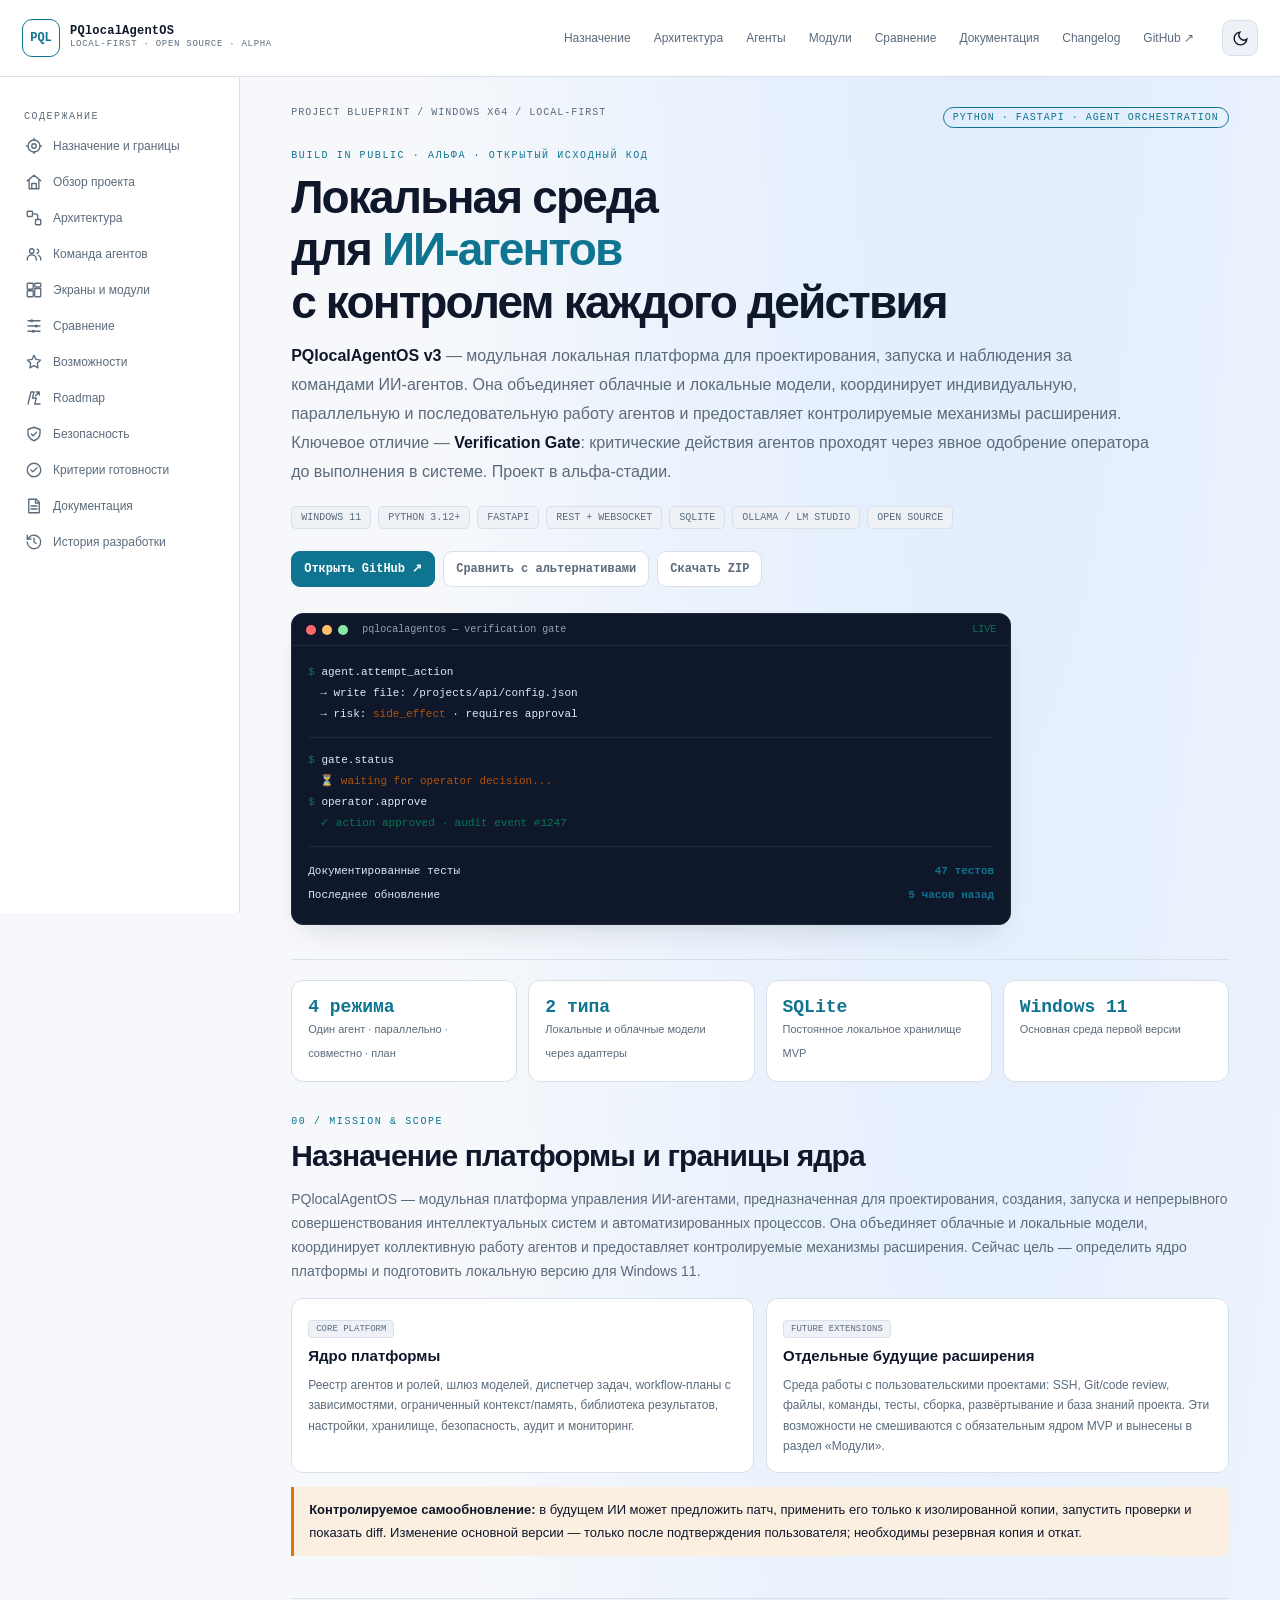
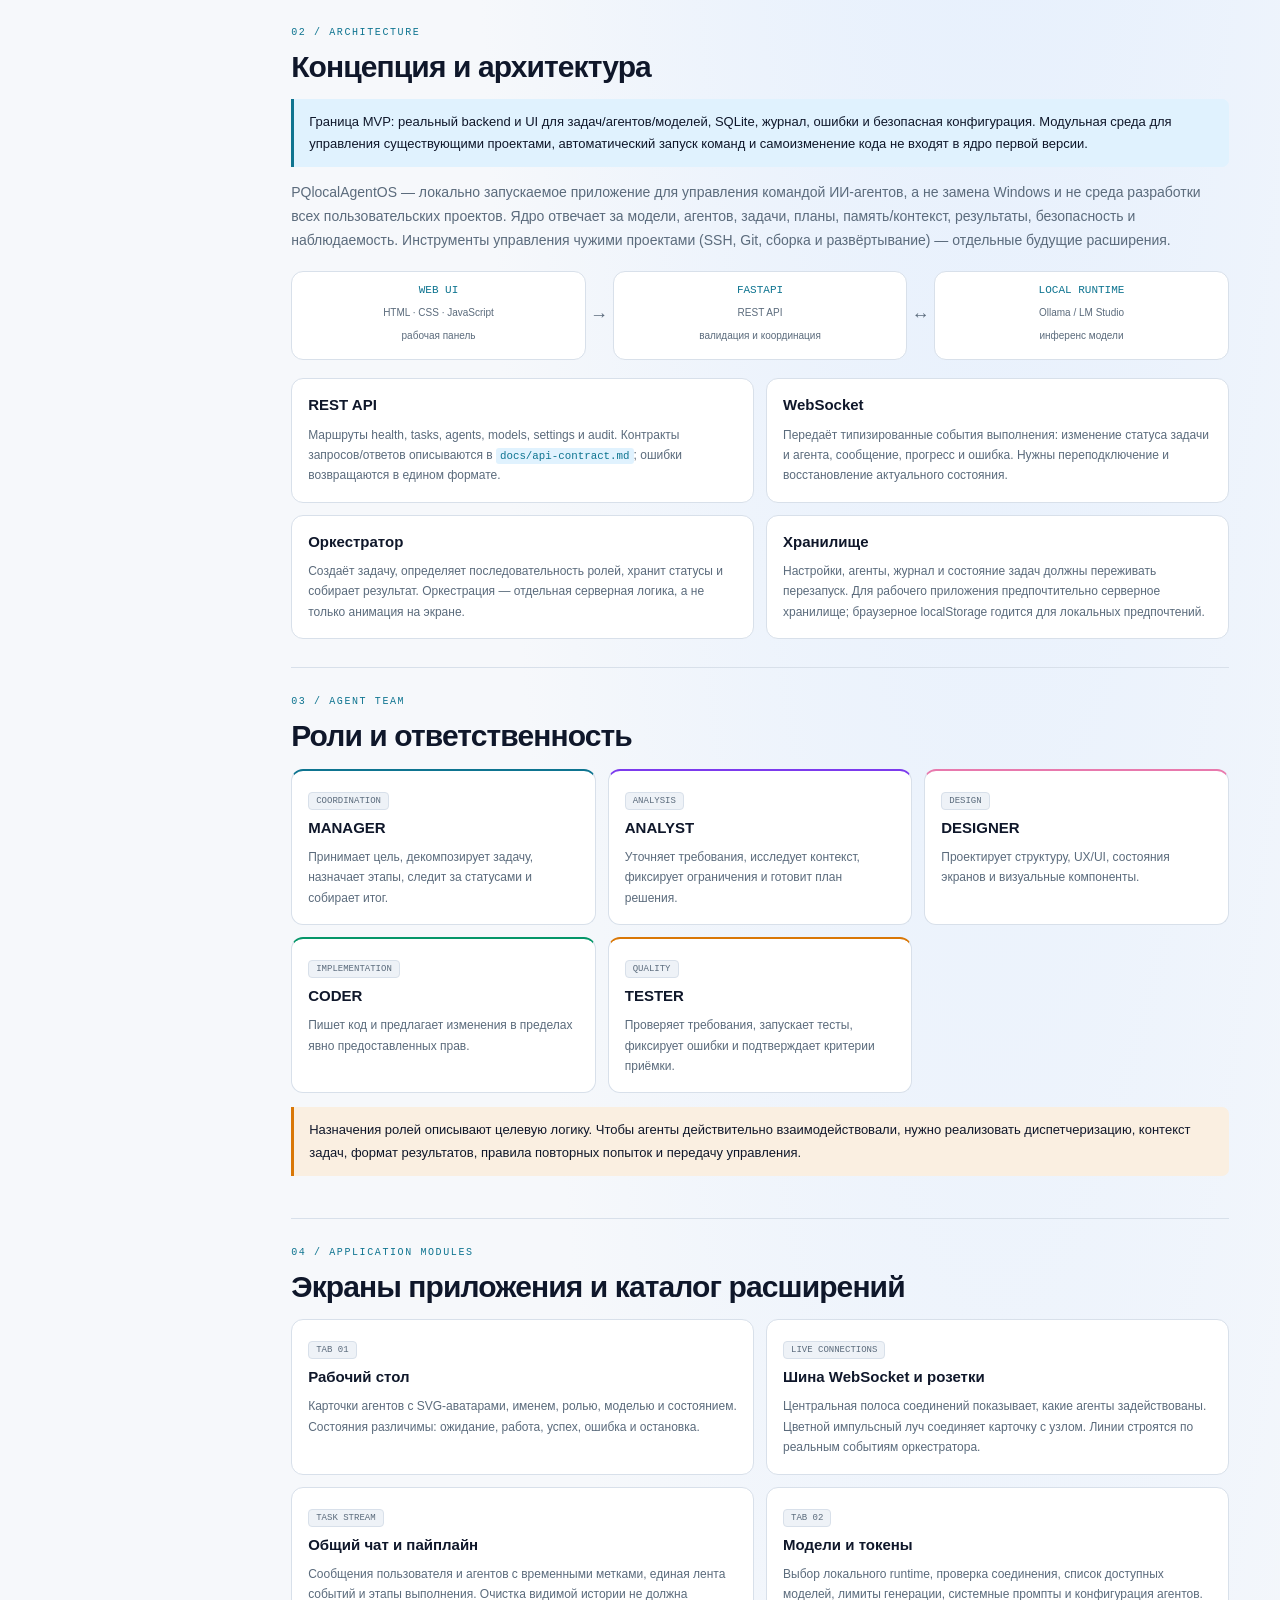
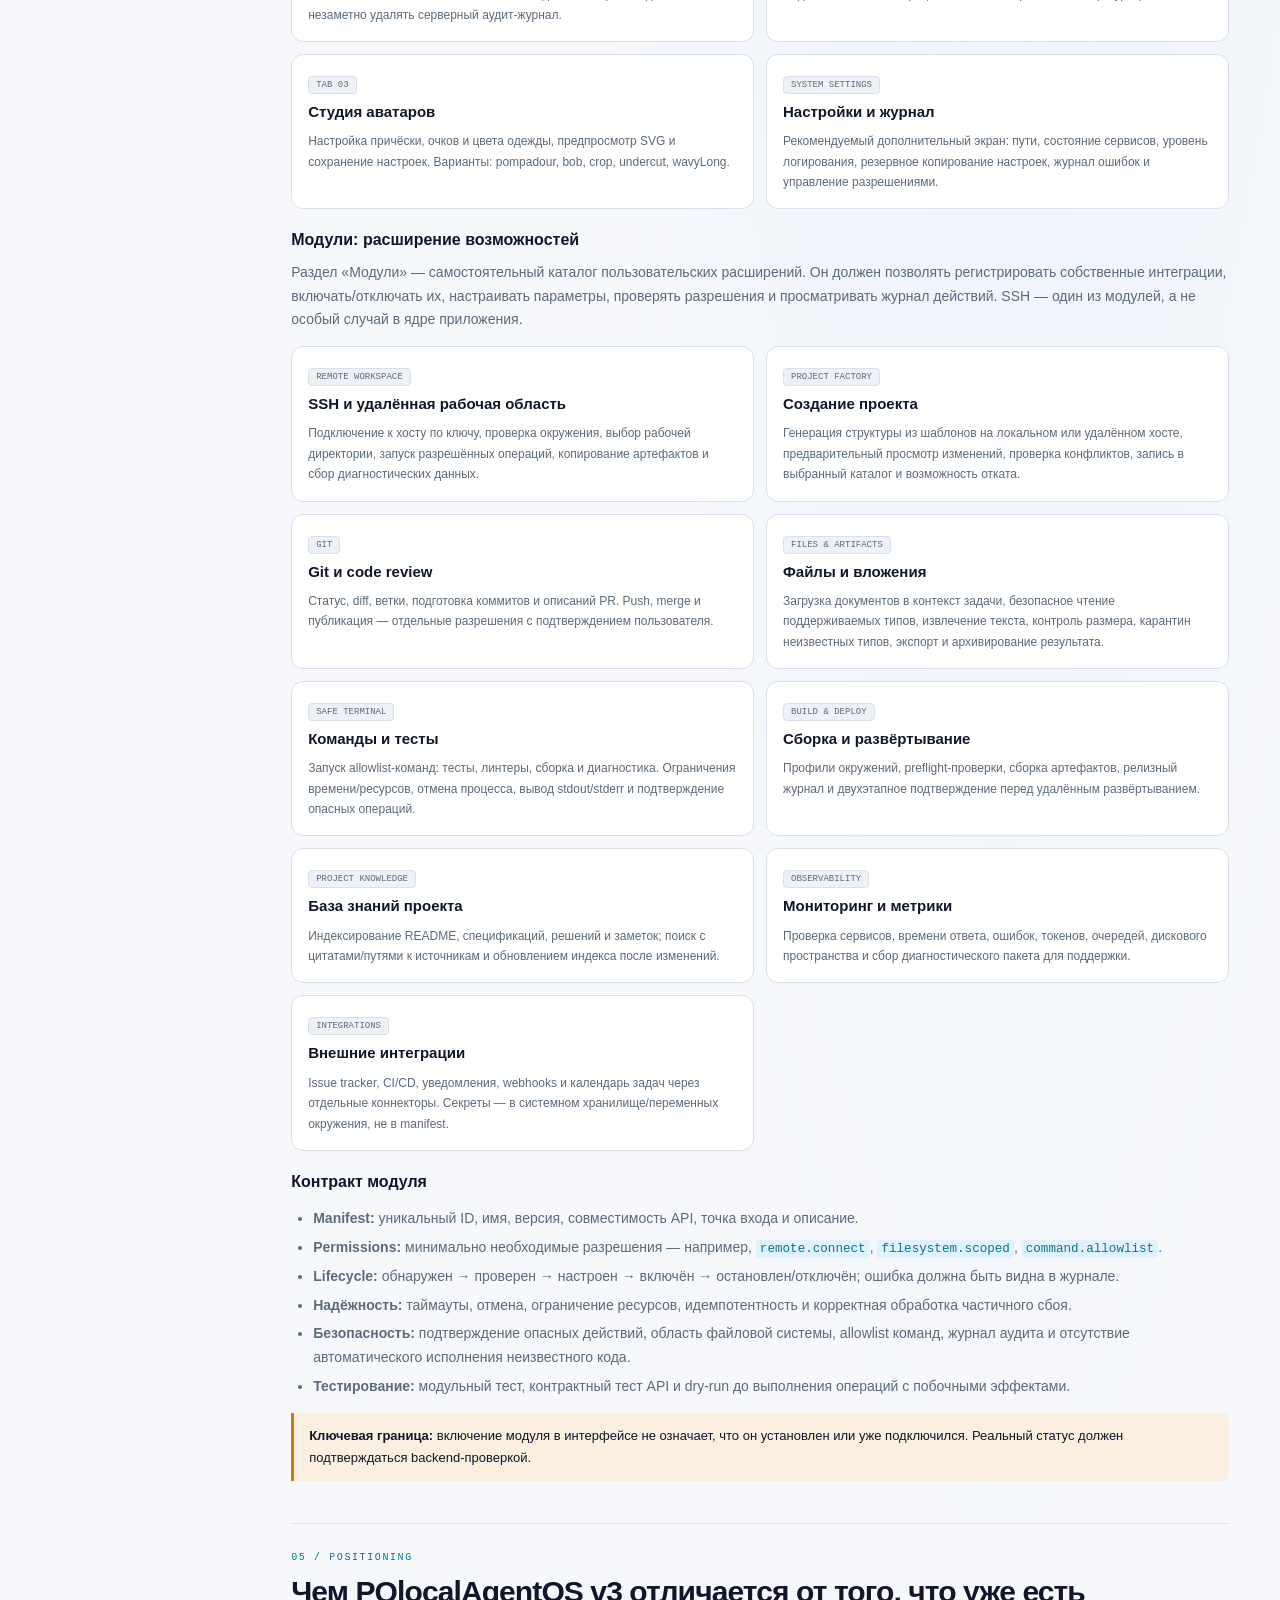
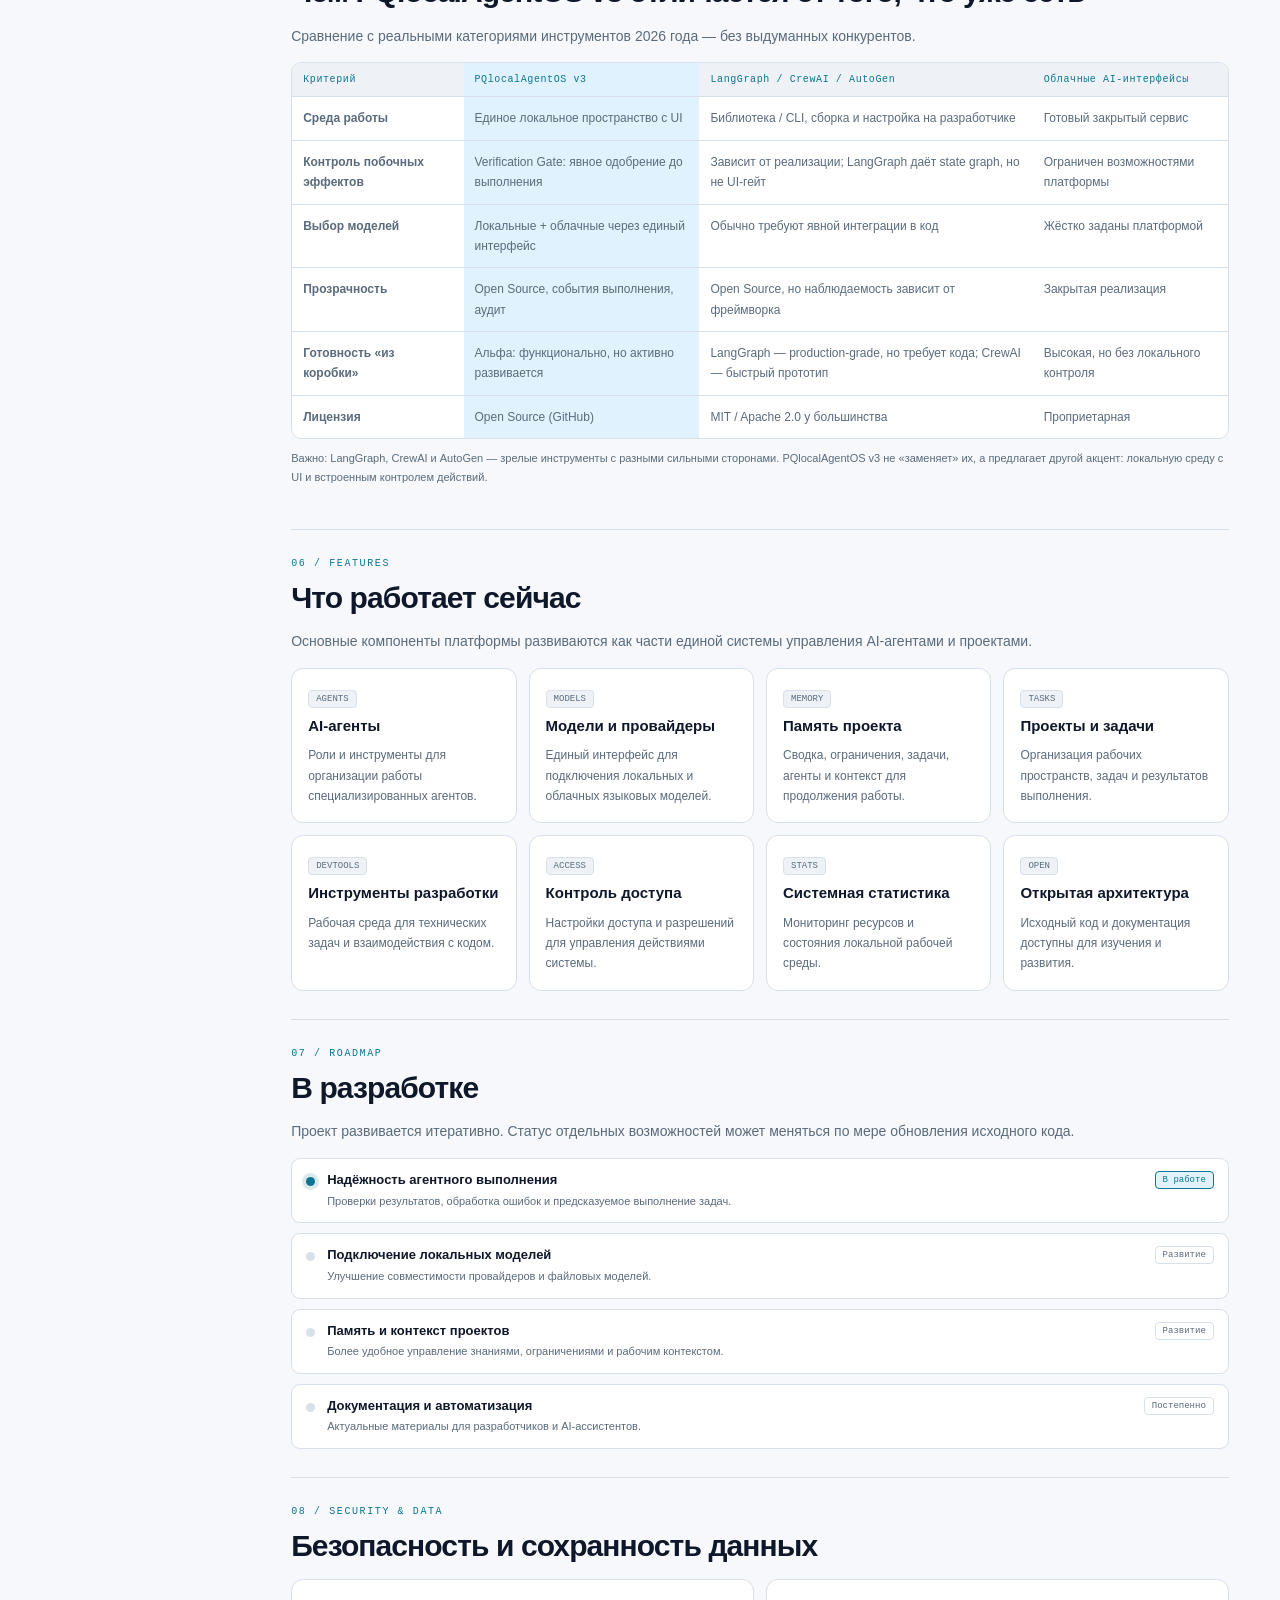
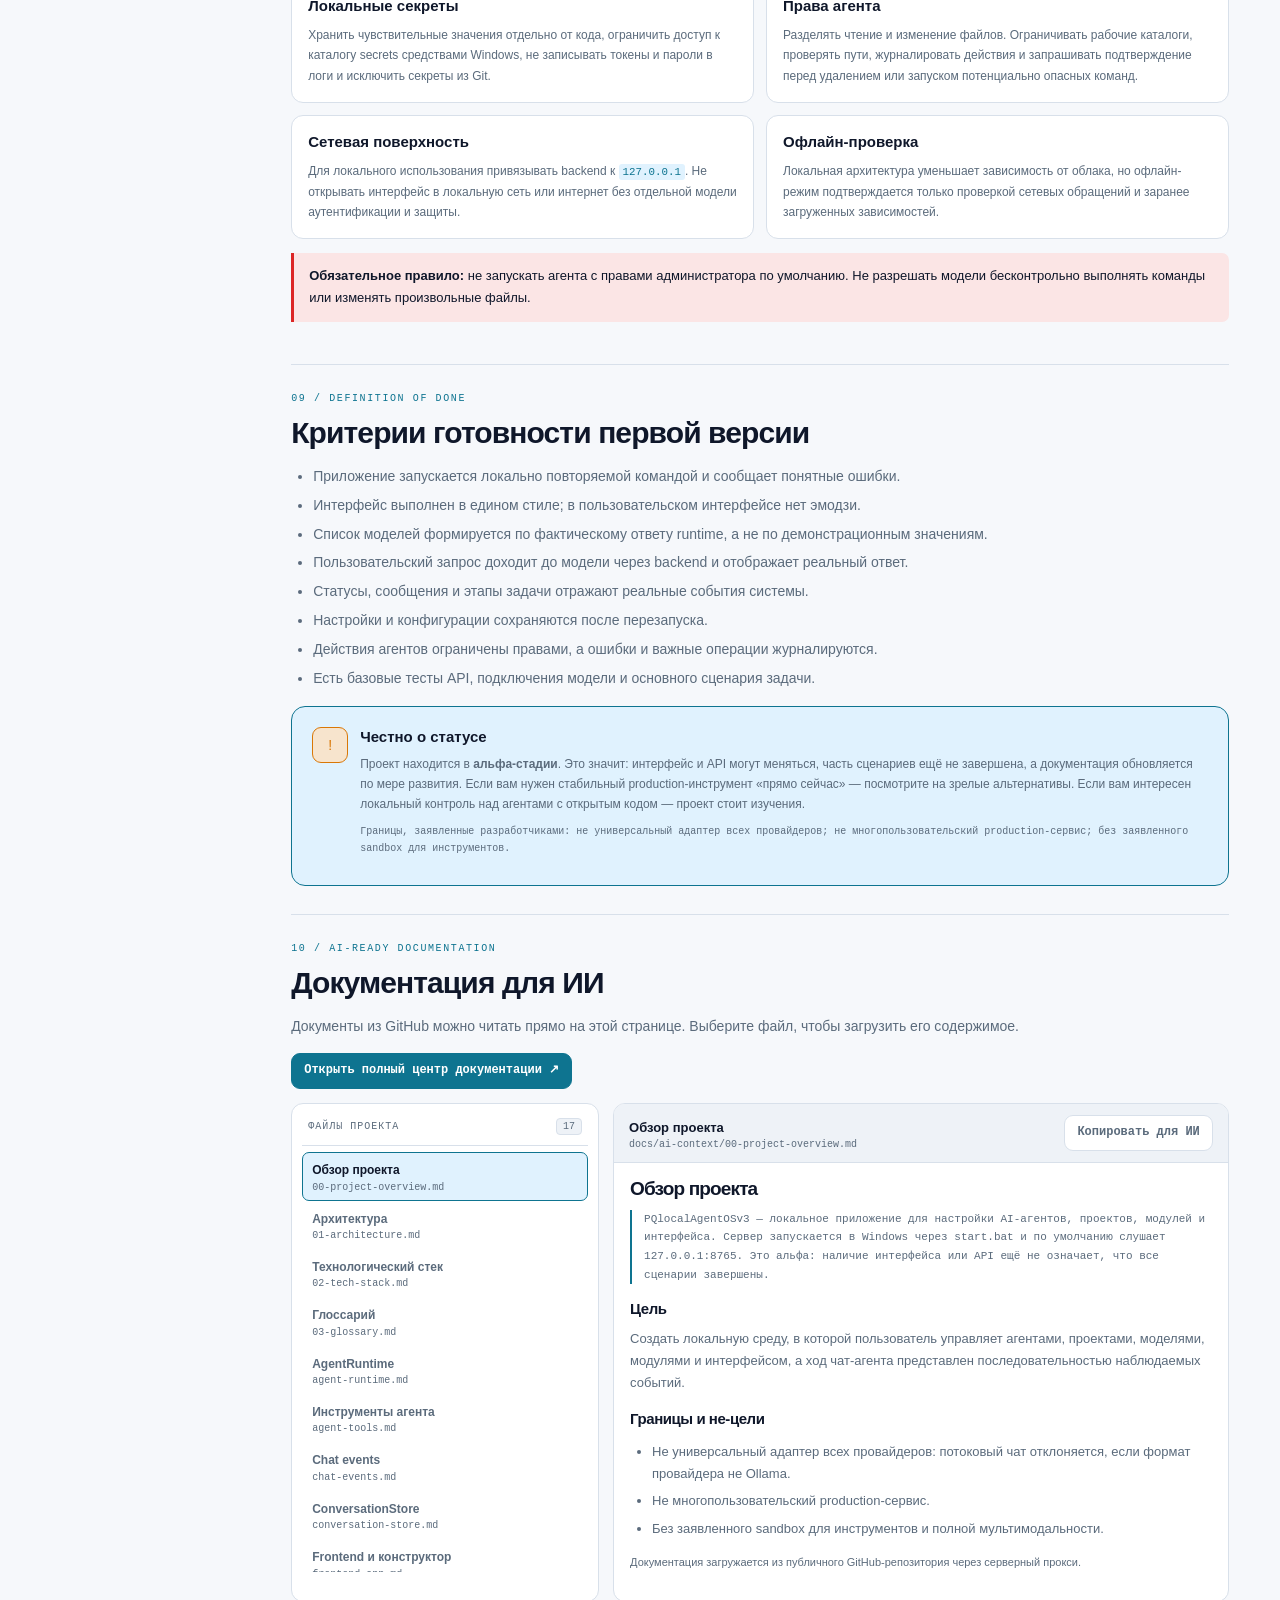
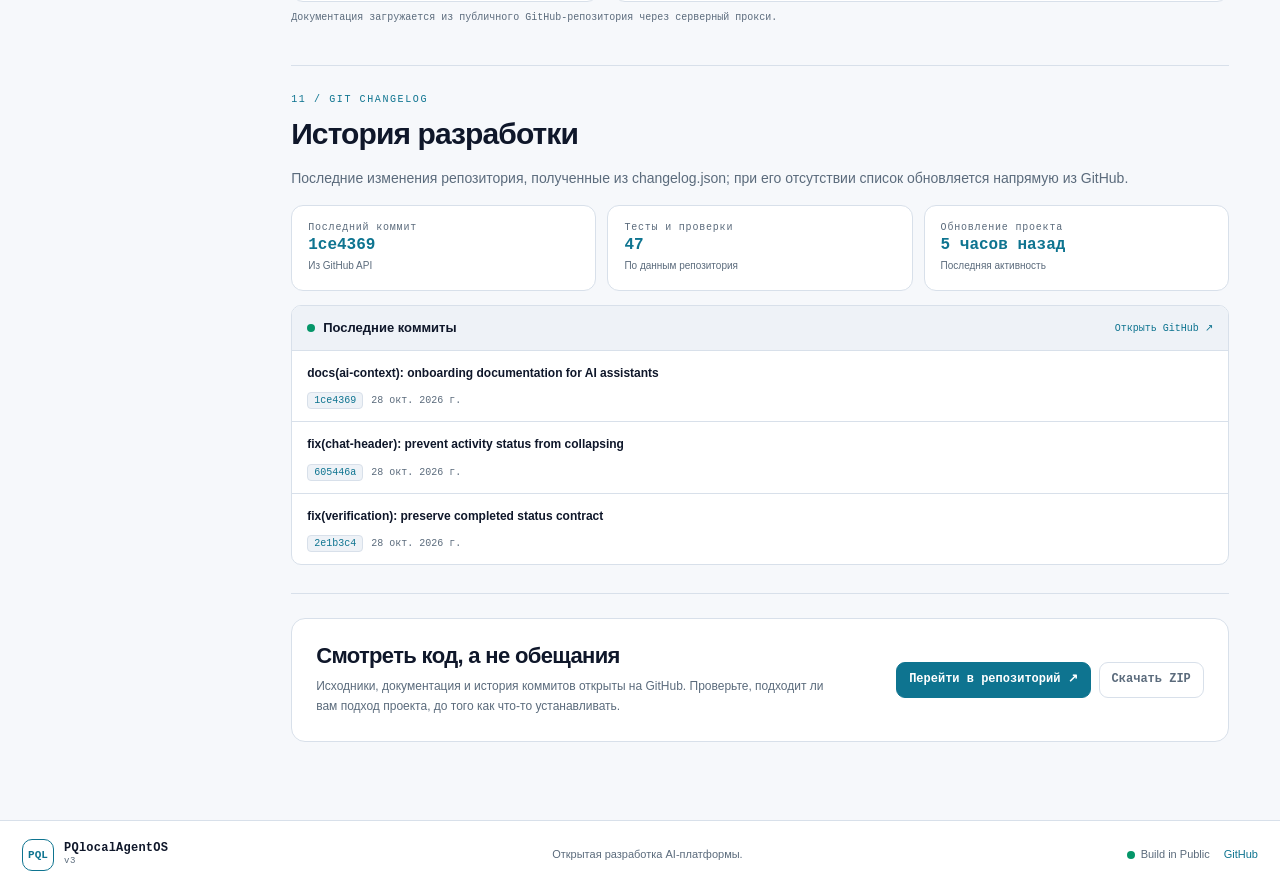
==== index.html @ 5003bac2 "Move homepage inline presentation styles to shared classes" ====
<!DOCTYPE html>
<html lang="ru" data-theme="light">
<head>
<meta charset="UTF-8">
<meta name="viewport" content="width=device-width, initial-scale=1.0">
<meta name="theme-color" content="#f6f8fb">
<meta name="description" content="PQlocalAgentOS v3 — локальная среда для ИИ-агентов с Verification Gate, локальными и облачными моделями и открытым исходным кодом.">
<title>PQlocalAgentOS v3 — локальная среда для ИИ-агентов с контролем действий</title>
<style>
/* ============ ТЕМЫ ============ */
:root{
  --mono:"JetBrains Mono","Cascadia Code",Consolas,monospace;
  --sans:"Inter","Segoe UI",Arial,sans-serif;
  --cyan:#0ea5b7;--blue:#2563eb;--violet:#7c3aed;--orange:#d97706;--green:#059669;--red:#dc2626;
  --radius:12px;
}
html[data-theme="dark"]{
  --bg:#090d13;--panel:#101721;--panel2:#0b121a;--line:#253444;
  --text:#e9f1f8;--muted:#96a9bb;
  --accent:#4de3d1;--accent-strong:#7ff0e2;--accent-soft:#0f1f22;
  --blue-soft:#65aaff;--orange-soft:#ffbd69;--green-soft:#8be5a5;--red-soft:#ff8888;
  --shadow:0 20px 40px -12px #000a;
  --term-bg:#0b1219;--term-line:#1e2a36;--term-text:#c9d8e4;
}
html[data-theme="light"]{
  --bg:#f6f8fb;--panel:#ffffff;--panel2:#eef2f7;--line:#d8e0ea;
  --text:#0f172a;--muted:#5b6b7c;
  --accent:#0e7490;--accent-strong:#0891b2;--accent-soft:#e0f2fe;
  --blue-soft:#1d4ed8;--orange-soft:#b45309;--green-soft:#047857;--red-soft:#b91c1c;
  --shadow:0 14px 30px -14px rgba(15,23,42,.18);
  --term-bg:#0f172a;--term-line:#1e293b;--term-text:#dbeafe;
}
*{box-sizing:border-box}
html{scroll-behavior:smooth;scroll-padding-top:80px}
body{margin:0;background:var(--bg);color:var(--text);font:14px/1.72 var(--sans);transition:background .25s,color .25s}
a{color:var(--accent);text-decoration:none}
a:hover{text-decoration:underline}
button{font:inherit;cursor:pointer}
html[data-theme="dark"] body{background:radial-gradient(ellipse at 78% -15%,#18303b 0,transparent 42%),var(--bg)}
html[data-theme="light"] body{background:radial-gradient(ellipse at 78% -15%,#dbeafe 0,transparent 42%),var(--bg)}

/* ============ HEADER ============ */
.site-header{position:sticky;top:0;z-index:50;background:var(--panel);border-bottom:1px solid var(--line);backdrop-filter:blur(10px)}
.header-inner{max-width:1280px;margin:auto;padding:12px 22px;display:flex;align-items:center;justify-content:space-between;gap:14px;flex-wrap:wrap}
.brand{display:flex;gap:10px;align-items:center}
.logo{width:38px;height:38px;border:1px solid var(--accent);border-radius:10px;display:grid;place-items:center;color:var(--accent);font:700 13px var(--mono)}
.brand b{display:block;font:700 12px var(--mono);letter-spacing:.04em;color:var(--text)}
.brand small{font:10px var(--mono);color:var(--muted)}
.header-nav{display:flex;gap:4px;flex-wrap:wrap;align-items:center}
.header-nav a{color:var(--muted);font-size:12px;padding:6px 10px;border-radius:7px}
.header-nav a:hover{background:var(--panel2);color:var(--text);text-decoration:none}
.header-actions{display:flex;gap:8px;align-items:center}
.btn{display:inline-flex;align-items:center;gap:7px;border:1px solid var(--line);background:var(--panel2);color:var(--text);padding:8px 12px;border-radius:8px;font:600 11px var(--mono);transition:background .15s,border-color .15s}
.btn:hover{background:var(--accent-soft);text-decoration:none}
.btn.primary{background:var(--accent);color:#fff;border-color:var(--accent)}
html[data-theme="dark"] .btn.primary{color:#06121a}
.btn.primary:hover{background:var(--accent-strong)}
.btn.secondary{color:var(--muted);border-color:var(--line);background:var(--panel)}
.btn.secondary:hover{background:var(--panel2);color:var(--text)}
.theme-toggle{width:36px;height:36px;border-radius:9px;border:1px solid var(--line);background:var(--panel2);color:var(--text);display:grid;place-items:center}
.theme-toggle:hover{background:var(--accent-soft);border-color:var(--accent)}

/* ============ LAYOUT ============ */
.layout{display:grid;grid-template-columns:240px minmax(0,1fr);max-width:1280px;margin:auto;min-height:100vh}
aside.side{position:sticky;top:64px;height:calc(100vh - 64px);overflow:auto;padding:22px 14px;border-right:1px solid var(--line);background:var(--panel)}
.nav-label{padding:12px 10px 6px;color:var(--muted);font:10px var(--mono);letter-spacing:.15em}
.side-nav a{display:block;padding:7px 10px;border-radius:7px;color:var(--muted);font-size:12px}
.side-nav a:hover{background:var(--panel2);color:var(--text);text-decoration:none}
.side-nav a span{color:var(--muted);font:10px var(--mono);margin-right:8px}
main{width:100%;padding:30px clamp(18px,4.2vw,58px) 70px}
.topline{display:flex;justify-content:space-between;gap:12px;flex-wrap:wrap;color:var(--muted);font:10px var(--mono);letter-spacing:.1em}
.status{border:1px solid var(--accent);color:var(--accent);padding:4px 9px;border-radius:99px}

/* ============ HERO ============ */
.hero{padding:22px 0 34px;border-bottom:1px solid var(--line)}
h1{font-size:clamp(32px,4.6vw,54px);line-height:1.08;letter-spacing:-.045em;margin:20px 0 16px;color:var(--text)}
h1 em{font-style:normal;color:var(--accent)}
.lead{max-width:860px;color:var(--muted);font-size:16px;line-height:1.8}
.lead b{color:var(--text)}
.chips{display:flex;flex-wrap:wrap;gap:7px;margin-top:20px}
.chip{border:1px solid var(--line);background:var(--panel2);padding:5px 9px;border-radius:5px;color:var(--muted);font:10px var(--mono)}
.hero-actions{display:flex;flex-wrap:wrap;gap:8px;margin-top:22px}

.terminal-window{background:var(--term-bg);border:1px solid var(--term-line);border-radius:12px;overflow:hidden;box-shadow:var(--shadow);margin-top:26px;max-width:720px}
.terminal-topbar{display:flex;align-items:center;gap:6px;padding:10px 14px;border-bottom:1px solid var(--term-line)}
.terminal-dot{width:10px;height:10px;border-radius:50%}
.terminal-title{margin-left:8px;font:10px var(--mono);color:#94a3b8}
.terminal-status{margin-left:auto;font:10px var(--mono);color:var(--green-soft)}
.terminal-content{padding:16px;font:11px/1.9 var(--mono);color:var(--term-text)}
.terminal-line .prompt{color:var(--green-soft)}
.terminal-output{padding-left:12px}
.terminal-output .ok{color:var(--green-soft)}
.terminal-output .warn{color:var(--orange-soft)}
.terminal-divider{height:1px;background:var(--term-line);margin:12px 0}
.terminal-metric{display:flex;justify-content:space-between;font-size:11px;padding:2px 0;color:var(--term-text)}
.terminal-metric strong{color:var(--accent);font-weight:600}

/* ============ SECTIONS ============ */
section{padding:28px 0;border-bottom:1px solid var(--line)}
.eyebrow{font:10px var(--mono);color:var(--accent);letter-spacing:.16em;text-transform:uppercase}
h2{font-size:clamp(22px,2.8vw,30px);letter-spacing:-.03em;line-height:1.22;margin:9px 0 14px;color:var(--text)}
h3{font-size:15px;line-height:1.35;margin:0 0 8px;color:var(--text)}
p{color:var(--muted);margin:9px 0 14px}
.muted{color:var(--muted)}
.grid2{display:grid;grid-template-columns:repeat(2,minmax(0,1fr));gap:12px}
.grid3{display:grid;grid-template-columns:repeat(3,minmax(0,1fr));gap:12px}
.grid4{display:grid;grid-template-columns:repeat(4,minmax(0,1fr));gap:12px}
.card,.stat,.node{background:var(--panel);border:1px solid var(--line);border-radius:var(--radius)}
.card{padding:16px;min-width:0;transition:border-color .15s, transform .15s, box-shadow .15s}
.card:hover{border-color:var(--accent);transform:translateY(-2px);box-shadow:var(--shadow)}
.card p{font-size:12px;margin-bottom:0}
.tag{display:inline-block;margin-bottom:8px;font:9px var(--mono);border:1px solid var(--line);background:var(--panel2);padding:3px 7px;border-radius:4px;color:var(--muted)}
.stats{display:grid;grid-template-columns:repeat(4,1fr);gap:11px;margin:20px 0 6px}
.stat{padding:14px}
.stat strong{display:block;color:var(--accent);font:600 18px var(--mono)}
.stat span{font-size:11px;color:var(--muted)}
.callout{border-left:3px solid var(--accent);background:var(--accent-soft);padding:12px 15px;border-radius:0 7px 7px 0;color:var(--text);margin:14px 0;font-size:13px}
.callout.warn{border-color:var(--orange);background:color-mix(in srgb, var(--orange) 12%, var(--panel))}
.callout.danger{border-color:var(--red);background:color-mix(in srgb, var(--red) 12%, var(--panel))}

.compare-wrap{overflow-x:auto;border:1px solid var(--line);border-radius:10px;background:var(--panel)}
table{width:100%;border-collapse:collapse;font-size:12px;margin:0}
th,td{text-align:left;vertical-align:top;padding:11px;border-bottom:1px solid var(--line)}
th{color:var(--accent);font:10px var(--mono);letter-spacing:.06em;background:var(--panel2)}
td{color:var(--muted)}
tr:last-child td{border-bottom:0}
.compare-highlight{background:var(--accent-soft)}
.compare-highlight td{color:var(--text)}

.flow{display:flex;align-items:stretch;gap:8px;flex-wrap:wrap;margin:18px 0}
.node{flex:1;min-width:130px;padding:12px;text-align:center}
.node b{display:block;font:11px var(--mono);color:var(--accent);margin-bottom:4px}
.node small{font-size:10px;color:var(--muted)}
.arrow{align-self:center;color:var(--muted);font:18px var(--mono)}
pre{white-space:pre-wrap;overflow-wrap:anywhere;background:var(--panel2);border:1px solid var(--line);padding:14px;border-radius:8px;color:var(--text);font:11px/1.8 var(--mono);margin:12px 0}
code{color:var(--accent);background:var(--accent-soft);padding:2px 4px;border-radius:3px;font:.9em var(--mono)}
ul,ol{padding-left:22px;color:var(--muted)}
li{margin:5px 0}

.agent{border-top:2px solid var(--accent)}
.agent:nth-child(2){border-top-color:var(--violet)}
.agent:nth-child(3){border-top-color:#e879ad}
.agent:nth-child(4){border-top-color:var(--green)}
.agent:nth-child(5){border-top-color:var(--orange)}

.roadmap-list{display:flex;flex-direction:column;gap:10px;margin-top:14px}
.roadmap-item{display:flex;align-items:flex-start;gap:12px;background:var(--panel);border:1px solid var(--line);border-radius:9px;padding:12px 14px}
.roadmap-marker{width:9px;height:9px;border-radius:50%;background:var(--line);margin-top:6px;flex-shrink:0}
.roadmap-marker.active{background:var(--accent);box-shadow:0 0 0 4px color-mix(in srgb, var(--accent) 15%, transparent)}
.roadmap-item h3{font-size:13px;margin:0 0 3px}
.roadmap-item p{font-size:11px;color:var(--muted);margin:0}
.roadmap-status{margin-left:auto;font:9px var(--mono);padding:3px 7px;border:1px solid var(--line);border-radius:4px;color:var(--muted);white-space:nowrap}
.roadmap-status.active{color:var(--accent);border-color:var(--accent);background:var(--accent-soft)}

.docs-panel{display:grid;grid-template-columns:minmax(0,1fr) minmax(0,2fr);gap:14px;margin-top:14px}
.docs-sidebar{background:var(--panel);border:1px solid var(--line);border-radius:10px;padding:10px}
.docs-sidebar-header{display:flex;justify-content:space-between;align-items:center;padding:4px 6px 10px;border-bottom:1px solid var(--line);margin-bottom:6px}
.docs-sidebar-title{font:10px var(--mono);color:var(--muted);letter-spacing:.1em}
.docs-count{font:10px var(--mono);color:var(--muted);background:var(--panel2);border:1px solid var(--line);border-radius:4px;padding:2px 6px}
.docs-tree{max-height:420px;overflow:auto}
.docs-item{display:block;width:100%;text-align:left;background:transparent;border:1px solid transparent;border-radius:7px;padding:7px 9px;color:var(--muted)}
.docs-item:hover{background:var(--panel2);color:var(--text)}
.docs-item.is-active{background:var(--accent-soft);border-color:var(--accent);color:var(--text)}
.docs-item strong{display:block;font-size:12px;font-weight:600}
.docs-item small{display:block;font:10px var(--mono);color:var(--muted);margin-top:1px}
.docs-item-icon{display:inline-flex;width:30px;height:30px;flex:0 0 30px;align-items:center;justify-content:center;border:1px solid var(--line);border-radius:8px;background:var(--panel2);color:var(--accent)}
.docs-item-icon svg,.process-section-icon svg{width:17px;height:17px;fill:none;stroke:currentColor;stroke-width:1.8;stroke-linecap:round;stroke-linejoin:round}
.docs-item-inner{display:flex;align-items:center;gap:10px}
.docs-item-copy{display:block;min-width:0}
.docs-item-copy strong,.docs-item-copy small{overflow-wrap:anywhere}
.process-document{font-size:13px;line-height:1.75}
.process-toc{display:grid;grid-template-columns:repeat(2,minmax(0,1fr));gap:8px;margin:0 0 22px;padding:14px;border:1px solid var(--line);border-radius:10px;background:var(--panel2)}
.process-toc a{display:flex;align-items:center;gap:9px;min-width:0;padding:9px;border:1px solid transparent;border-radius:8px;color:var(--text);text-decoration:none;font-size:12px;font-weight:600;line-height:1.35}
.process-toc a:hover{border-color:var(--accent);background:var(--accent-soft)}
.process-section-icon{display:inline-flex;width:34px;height:34px;flex:0 0 34px;align-items:center;justify-content:center;border:1px solid var(--line);border-radius:9px;background:var(--panel);color:var(--accent)}
.process-document h1{font-size:22px;line-height:1.3;margin:0 0 14px}
.process-document h2{display:flex;align-items:center;gap:11px;margin:28px 0 12px;padding-top:16px;border-top:1px solid var(--line);font-size:17px;line-height:1.4;color:var(--text);scroll-margin-top:90px}
.process-document h3{margin:18px 0 8px;font-size:14px}
.process-document p{margin:0 0 12px;color:var(--text);font-size:13px}
.process-document ul,.process-document ol{margin:0 0 14px;padding-left:22px}
.process-document li{margin:4px 0;padding-left:3px}
.process-document table{display:block;width:100%;margin:12px 0 18px;overflow-x:auto;border-collapse:collapse;font-size:12px}
.process-document th,.process-document td{padding:9px 10px;border:1px solid var(--line);text-align:left;vertical-align:top;min-width:110px}
.process-document th{background:var(--panel2);font-weight:700}
.process-document blockquote{margin:12px 0;padding:10px 14px;border-left:3px solid var(--accent);background:var(--panel2);color:var(--muted)}
.process-document pre{max-width:100%;overflow:auto;margin:12px 0 18px;padding:14px;border:1px solid var(--line);border-radius:8px;background:var(--panel2);font:11px/1.6 var(--mono);white-space:pre}
.process-document code{padding:2px 4px;border-radius:4px;background:var(--panel2);font:11px var(--mono);overflow-wrap:anywhere}
.process-document pre code{padding:0;background:transparent}
.process-document a{overflow-wrap:anywhere}
@media(max-width:560px){.process-toc{grid-template-columns:1fr}.process-document h2{align-items:flex-start;font-size:15px}.process-section-icon{width:30px;height:30px;flex-basis:30px}}
.docs-content{background:var(--panel);border:1px solid var(--line);border-radius:10px;overflow:hidden}
.docs-content-header{display:flex;justify-content:space-between;align-items:center;gap:10px;padding:11px 15px;border-bottom:1px solid var(--line);background:var(--panel2);flex-wrap:wrap}
.docs-file-heading strong{display:block;font-size:13px;color:var(--text)}
.docs-file-heading span{display:block;font:10px var(--mono);color:var(--muted)}
.docs-rendered-content{padding:16px;max-height:440px;overflow:auto;font-size:13px;color:var(--muted)}
.docs-rendered-content h1{font-size:19px;margin:0 0 10px;color:var(--text)}
.docs-rendered-content h2{font-size:15px;margin:16px 0 6px;color:var(--text)}
.docs-rendered-content blockquote{border-left:2px solid var(--accent);padding-left:12px;color:var(--muted);font:11px/1.7 var(--mono);margin:10px 0}
.docs-footnote{font:10px var(--mono);color:var(--muted);margin-top:10px}

.metrics-grid{display:grid;grid-template-columns:repeat(3,1fr);gap:11px;margin:14px 0}
.metric-card{background:var(--panel);border:1px solid var(--line);border-radius:9px;padding:12px 14px}
.metric-label{display:block;font:10px var(--mono);color:var(--muted);letter-spacing:.08em;margin-bottom:3px}
.metric-value{display:block;color:var(--accent);font:600 16px var(--mono)}
.metric-caption{display:block;font-size:10px;color:var(--muted);margin-top:3px}
.changelog-box{background:var(--panel);border:1px solid var(--line);border-radius:10px;overflow:hidden}
.changelog-head{display:flex;justify-content:space-between;align-items:center;gap:10px;padding:11px 15px;border-bottom:1px solid var(--line);background:var(--panel2);flex-wrap:wrap}
.changelog-head .title{display:flex;align-items:center;gap:8px;font-size:13px;font-weight:600;color:var(--text)}
.changelog-head .dot{width:8px;height:8px;border-radius:50%;background:var(--green)}
#changelog-list > article{display:flex;flex-direction:column;gap:6px;padding:12px 15px;border-bottom:1px solid var(--line);transition:background .15s}
#changelog-list > article:last-child{border-bottom:0}
#changelog-list > article:hover{background:var(--panel2)}
#changelog-list .msg{font-size:12px;font-weight:600;color:var(--text);margin:0}
#changelog-list .meta{display:flex;flex-wrap:wrap;gap:8px;align-items:center;font:10px var(--mono);color:var(--muted);margin:3px 0 0}
#changelog-list .hash{background:var(--panel2);border:1px solid var(--line);border-radius:4px;padding:2px 6px;color:var(--accent)}
#changelog-list .link{font-size:10px;font-weight:600;color:var(--blue-soft)}

.gate-highlight{background:var(--accent-soft);border:1px solid var(--accent);border-radius:14px;padding:20px}
.gate-highlight .head{display:flex;gap:12px;align-items:flex-start}
.gate-highlight .icon{width:36px;height:36px;border-radius:9px;background:color-mix(in srgb, var(--orange) 20%, var(--panel));border:1px solid var(--orange);display:grid;place-items:center;color:var(--orange);flex-shrink:0}
.gate-highlight h3{font-size:15px;color:var(--text);margin:0 0 6px}
.gate-highlight p{font-size:12px;color:var(--muted);margin:0 0 8px}
.gate-highlight .mono{font:10px/1.7 var(--mono);color:var(--muted)}

.closing-cta{background:var(--panel);border:1px solid var(--line);border-radius:14px;padding:24px;margin:24px 0 8px;display:flex;justify-content:space-between;align-items:center;gap:16px;flex-wrap:wrap}
.closing-cta h2{font-size:22px;margin:0 0 6px;color:var(--text)}
.closing-cta p{font-size:12px;color:var(--muted);margin:0;max-width:520px}

.site-footer{border-top:1px solid var(--line);background:var(--panel)}
.footer-inner{max-width:1280px;margin:auto;padding:18px 22px;display:flex;justify-content:space-between;align-items:center;gap:12px;flex-wrap:wrap}
.footer-inner p{font-size:11px;color:var(--muted);margin:0}
.footer-links{display:flex;gap:14px;align-items:center;font-size:11px}
.build-badge{display:inline-flex;align-items:center;gap:6px;color:var(--muted)}
.status-dot{width:8px;height:8px;border-radius:50%;background:var(--green);animation:pulse-dot 1.8s infinite}
@keyframes pulse-dot{0%,100%{opacity:1}50%{opacity:.35}}

.toast{position:fixed;bottom:20px;right:20px;background:var(--panel);border:1px solid var(--accent);color:var(--text);padding:11px 15px;border-radius:9px;font:11px var(--mono);opacity:0;transform:translateY(10px);transition:all .25s;pointer-events:none;z-index:100;box-shadow:var(--shadow)}
.toast.show{opacity:1;transform:translateY(0)}

@media(max-width:1000px){
  .layout{grid-template-columns:1fr}
  aside.side{position:relative;top:0;height:auto;border-right:0;border-bottom:1px solid var(--line);padding:12px}
  .side-nav{display:flex;overflow:auto;gap:3px;padding-bottom:4px}
  .side-nav a{white-space:nowrap}
  .side-nav a span{display:none}
  .nav-label{display:none}
  .docs-panel{grid-template-columns:1fr}
  .grid4{grid-template-columns:repeat(2,minmax(0,1fr))}
  .stats{grid-template-columns:repeat(2,1fr)}
}
@media(max-width:680px){
  .grid2,.grid3{grid-template-columns:1fr}
  .metrics-grid{grid-template-columns:1fr}
  .header-nav{display:none}
  .flow{display:grid;grid-template-columns:1fr}
  .arrow{transform:rotate(90deg);justify-self:center}
  .compare-wrap table{font-size:11px}
  th,td{padding:8px}
}

/* ===== Mobile hardening ===== */
html,body{max-width:100%;overflow-x:clip}
img,svg,video,canvas{max-width:100%}
.layout,main,.card,.stat,.metric-card,.docs-content,.docs-sidebar{min-width:0}
main{padding-left:clamp(16px,4vw,58px);padding-right:clamp(16px,4vw,58px)}
.header-inner,.footer-inner{padding-left:clamp(16px,4vw,22px);padding-right:clamp(16px,4vw,22px)}
.docs-rendered-content,.docs-content{overflow-wrap:anywhere;word-break:normal}
.docs-current-path{overflow-wrap:anywhere}
@media(max-width:680px){
  .header-inner{gap:10px;padding-top:10px;padding-bottom:10px}
  .brand{min-width:0;max-width:calc(100% - 54px)}
  .brand b,.brand small{overflow-wrap:anywhere}
  .header-actions{margin-left:auto}
  .header-actions>.btn{padding:8px 9px}
  main{padding-top:20px;padding-bottom:42px}
  .hero{padding-top:12px}
  h1{font-size:clamp(29px,8vw,38px);overflow-wrap:anywhere}
  .lead{font-size:14px}
  .hero-actions .btn{justify-content:center;max-width:100%;white-space:normal}
  .grid4,.stats{grid-template-columns:1fr}
  .roadmap-item{flex-wrap:wrap}
  .roadmap-status{margin-left:21px}
  .docs-content-header{align-items:flex-start}
  .docs-file-heading{min-width:0;overflow-wrap:anywhere}
  .docs-content-header .btn{flex-shrink:0}
  .closing-cta{padding:17px}
  .footer-inner{align-items:flex-start}
  .footer-links{flex-wrap:wrap}
  .compare-wrap{max-width:100%}
}
@media(max-width:380px){
  .logo{width:32px;height:32px}
  .brand{gap:7px}
  .brand b{font-size:11px}
  .header-actions>.btn{font-size:10px}
  .terminal-content{padding:12px;font-size:10px}
  .terminal-metric{gap:10px;align-items:flex-start}
  .terminal-metric strong{text-align:right;overflow-wrap:anywhere}
}

</style>
<link rel="stylesheet" href="/landing.css?v=20261029">
</head>
<body>

<header class="site-header">
  <div class="header-inner">
    <a class="brand" href="/" aria-label="PQlocalAgentOS — главная">
      <span class="logo">PQL</span>
      <span><b>PQlocalAgentOS</b><small>LOCAL-FIRST · OPEN SOURCE · ALPHA</small></span>
    </a>
    <nav class="header-nav" aria-label="Основная навигация">
      <a href="/#mission">Назначение</a>
      <a href="/#architecture">Архитектура</a>
      <a href="/#agents">Агенты</a>
      <a href="/#modules">Модули</a>
      <a href="/#compare">Сравнение</a>
      <a href="/docontext/">Документация</a>
      <a href="/#changelog">Changelog</a>
      <a href="https://github.com/alexpikman/PQlocalAgentOSv3" target="_blank" rel="noopener noreferrer">GitHub ↗</a>
    </nav>
    <div class="header-actions">
      <button class="theme-toggle" id="theme-toggle" type="button" aria-label="Переключить тему" title="Переключить тему">
        <svg id="icon-sun" width="16" height="16" viewBox="0 0 24 24" fill="none" stroke="currentColor" stroke-width="2" aria-hidden="true"><circle cx="12" cy="12" r="4"/><path d="M12 2v2M12 20v2M4.93 4.93l1.41 1.41M17.66 17.66l1.41 1.41M2 12h2M20 12h2M4.93 19.07l1.41-1.41M17.66 6.34l1.41-1.41"/></svg>
        <svg id="icon-moon" width="16" height="16" viewBox="0 0 24 24" fill="none" stroke="currentColor" stroke-width="2" aria-hidden="true"><path d="M21 12.79A9 9 0 1 1 11.21 3 7 7 0 0 0 21 12.79z"/></svg>
      </button>
    </div>
  </div>
</header>

<div class="layout">
  <aside class="side">
    <div class="nav-label">СОДЕРЖАНИЕ</div>
    <nav class="side-nav">
      <a href="#mission"><span class="nav-icon" aria-hidden="true"><svg viewBox="0 0 24 24" width="18" height="18" fill="none" stroke="currentColor" stroke-width="1.8" stroke-linecap="round" stroke-linejoin="round" aria-hidden="true"><circle cx="12" cy="12" r="8"/><circle cx="12" cy="12" r="3"/><path d="M12 2v2M22 12h-2M12 22v-2M2 12h2"/></svg></span>Назначение и границы</a>
      <a href="#overview"><span class="nav-icon" aria-hidden="true"><svg viewBox="0 0 24 24" width="18" height="18" fill="none" stroke="currentColor" stroke-width="1.8" stroke-linecap="round" stroke-linejoin="round" aria-hidden="true"><path d="M3 10.5 12 3l9 7.5"/><path d="M5.5 9.5V21h13V9.5M9 21v-7h6v7"/></svg></span>Обзор проекта</a>
      <a href="#architecture"><span class="nav-icon" aria-hidden="true"><svg viewBox="0 0 24 24" width="18" height="18" fill="none" stroke="currentColor" stroke-width="1.8" stroke-linecap="round" stroke-linejoin="round" aria-hidden="true"><rect x="3" y="3" width="7" height="7" rx="1"/><rect x="14" y="14" width="7" height="7" rx="1"/><path d="M10 6.5h4a3 3 0 0 1 3 3V14"/></svg></span>Архитектура</a>
      <a href="#agents"><span class="nav-icon" aria-hidden="true"><svg viewBox="0 0 24 24" width="18" height="18" fill="none" stroke="currentColor" stroke-width="1.8" stroke-linecap="round" stroke-linejoin="round" aria-hidden="true"><circle cx="9" cy="8" r="3"/><path d="M3 20v-1a6 6 0 0 1 12 0v1"/><path d="M16 5.5a3 3 0 0 1 0 5.8M18 14a5 5 0 0 1 3 5v1"/></svg></span>Команда агентов</a>
      <a href="#modules"><span class="nav-icon" aria-hidden="true"><svg viewBox="0 0 24 24" width="18" height="18" fill="none" stroke="currentColor" stroke-width="1.8" stroke-linecap="round" stroke-linejoin="round" aria-hidden="true"><rect x="3" y="3" width="8" height="8" rx="1"/><rect x="13" y="3" width="8" height="5" rx="1"/><rect x="13" y="10" width="8" height="11" rx="1"/><rect x="3" y="13" width="8" height="8" rx="1"/></svg></span>Экраны и модули</a>
      <a href="#compare"><span class="nav-icon" aria-hidden="true"><svg viewBox="0 0 24 24" width="18" height="18" fill="none" stroke="currentColor" stroke-width="1.8" stroke-linecap="round" stroke-linejoin="round" aria-hidden="true"><path d="M4 5h16M4 12h16M4 19h16"/><circle cx="9" cy="5" r="2" fill="currentColor" stroke="none"/><circle cx="15" cy="12" r="2" fill="currentColor" stroke="none"/><circle cx="11" cy="19" r="2" fill="currentColor" stroke="none"/></svg></span>Сравнение</a>
      <a href="#features"><span class="nav-icon" aria-hidden="true"><svg viewBox="0 0 24 24" width="18" height="18" fill="none" stroke="currentColor" stroke-width="1.8" stroke-linecap="round" stroke-linejoin="round" aria-hidden="true"><path d="m12 3 2.7 5.5 6.1.9-4.4 4.3 1 6.1-5.4-2.9-5.4 2.9 1-6.1-4.4-4.3 6.1-.9z"/></svg></span>Возможности</a>
      <a href="#roadmap"><span class="nav-icon" aria-hidden="true"><svg viewBox="0 0 24 24" width="18" height="18" fill="none" stroke="currentColor" stroke-width="1.8" stroke-linecap="round" stroke-linejoin="round" aria-hidden="true"><path d="M4 20 8 4h4l-2 8h5l-2 8h7"/><path d="m15 4 4 0 0 4M19 4l-5 5"/></svg></span>Roadmap</a>
      <a href="#security"><span class="nav-icon" aria-hidden="true"><svg viewBox="0 0 24 24" width="18" height="18" fill="none" stroke="currentColor" stroke-width="1.8" stroke-linecap="round" stroke-linejoin="round" aria-hidden="true"><path d="M12 3 20 6v5c0 5-3.4 8.2-8 10-4.6-1.8-8-5-8-10V6z"/><path d="m8.5 12 2.3 2.3 4.7-4.8"/></svg></span>Безопасность</a>
      <a href="#acceptance"><span class="nav-icon" aria-hidden="true"><svg viewBox="0 0 24 24" width="18" height="18" fill="none" stroke="currentColor" stroke-width="1.8" stroke-linecap="round" stroke-linejoin="round" aria-hidden="true"><circle cx="12" cy="12" r="9"/><path d="m8 12 2.5 2.5L16 9"/></svg></span>Критерии готовности</a>
      <a href="#docs"><span class="nav-icon" aria-hidden="true"><svg viewBox="0 0 24 24" width="18" height="18" fill="none" stroke="currentColor" stroke-width="1.8" stroke-linecap="round" stroke-linejoin="round" aria-hidden="true"><path d="M5 3h10l4 4v14H5z"/><path d="M14 3v5h5M8 12h8M8 16h8"/></svg></span>Документация</a>
      <a href="#changelog"><span class="nav-icon" aria-hidden="true"><svg viewBox="0 0 24 24" width="18" height="18" fill="none" stroke="currentColor" stroke-width="1.8" stroke-linecap="round" stroke-linejoin="round" aria-hidden="true"><path d="M3 12a9 9 0 1 0 2.6-6.4L3 8"/><path d="M3 3v5h5M12 7v5l3 2"/></svg></span>История разработки</a>
    </nav>
  </aside>

  <main>
    <div class="topline">
      <span>PROJECT BLUEPRINT / WINDOWS X64 / LOCAL-FIRST</span>
      <span class="status">PYTHON · FASTAPI · AGENT ORCHESTRATION</span>
    </div>

    <!-- 01 / HERO = #overview -->
    <header class="hero" id="overview">
      <div class="eyebrow">Build in Public · Альфа · Открытый исходный код</div>
      <h1>Локальная среда<br>для <em>ИИ-агентов</em><br>с контролем каждого действия</h1>
      <p class="lead"><b>PQlocalAgentOS v3</b> — модульная локальная платформа для проектирования, запуска и наблюдения за командами ИИ-агентов. Она объединяет облачные и локальные модели, координирует индивидуальную, параллельную и последовательную работу агентов и предоставляет контролируемые механизмы расширения. Ключевое отличие — <b>Verification Gate</b>: критические действия агентов проходят через явное одобрение оператора до выполнения в системе. Проект в альфа-стадии.</p>
      <div class="chips">
        <span class="chip">WINDOWS 11</span>
        <span class="chip">PYTHON 3.12+</span>
        <span class="chip">FASTAPI</span>
        <span class="chip">REST + WEBSOCKET</span>
        <span class="chip">SQLITE</span>
        <span class="chip">OLLAMA / LM STUDIO</span>
        <span class="chip">OPEN SOURCE</span>
      </div>
      <div class="hero-actions">
        <a class="btn primary" href="https://github.com/alexpikman/PQlocalAgentOSv3" target="_blank" rel="noopener noreferrer">Открыть GitHub ↗</a>
        <a class="btn secondary" href="#compare">Сравнить с альтернативами</a>
        <a class="btn secondary" href="/api/landing/download">Скачать ZIP</a>
      </div>

      <div class="terminal-window">
        <div class="terminal-topbar">
          <span class="terminal-dot dot-red"></span>
          <span class="terminal-dot dot-amber"></span>
          <span class="terminal-dot dot-green"></span>
          <span class="terminal-title">pqlocalagentos — verification gate</span>
          <span class="terminal-status">LIVE</span>
        </div>
        <div class="terminal-content">
          <div class="terminal-line"><span class="prompt">$</span> agent.attempt_action</div>
          <div class="terminal-output">→ write file: /projects/api/config.json</div>
          <div class="terminal-output">→ risk: <span class="warn">side_effect</span> · requires approval</div>
          <div class="terminal-divider"></div>
          <div class="terminal-line"><span class="prompt">$</span> gate.status</div>
          <div class="terminal-output"><span class="warn">⏳ waiting for operator decision...</span></div>
          <div class="terminal-line"><span class="prompt">$</span> operator.approve</div>
          <div class="terminal-output"><span class="ok">✓ action approved · audit event #1247</span></div>
          <div class="terminal-divider"></div>
          <div class="terminal-metric"><span>Документированные тесты</span><strong id="tests-count">47 тестов</strong></div>
          <div class="terminal-metric"><span>Последнее обновление</span><strong id="updated-at">5 часов назад</strong></div>
        </div>
      </div>
    </header>

    <div class="stats">
      <div class="stat"><strong>4 режима</strong><span>Один агент · параллельно · совместно · план</span></div>
      <div class="stat"><strong>2 типа</strong><span>Локальные и облачные модели через адаптеры</span></div>
      <div class="stat"><strong>SQLite</strong><span>Постоянное локальное хранилище MVP</span></div>
      <div class="stat"><strong>Windows 11</strong><span>Основная среда первой версии</span></div>
    </div>

    <!-- 00 MISSION -->
    <section id="mission">
      <div class="eyebrow">00 / MISSION &amp; SCOPE</div>
      <h2>Назначение платформы и границы ядра</h2>
      <p>PQlocalAgentOS — модульная платформа управления ИИ-агентами, предназначенная для проектирования, создания, запуска и непрерывного совершенствования интеллектуальных систем и автоматизированных процессов. Она объединяет облачные и локальные модели, координирует коллективную работу агентов и предоставляет контролируемые механизмы расширения. Сейчас цель — определить ядро платформы и подготовить локальную версию для Windows 11.</p>
      <div class="grid2">
        <article class="card">
          <span class="tag">CORE PLATFORM</span>
          <h3>Ядро платформы</h3>
          <p>Реестр агентов и ролей, шлюз моделей, диспетчер задач, workflow-планы с зависимостями, ограниченный контекст/память, библиотека результатов, настройки, хранилище, безопасность, аудит и мониторинг.</p>
        </article>
        <article class="card">
          <span class="tag">FUTURE EXTENSIONS</span>
          <h3>Отдельные будущие расширения</h3>
          <p>Среда работы с пользовательскими проектами: SSH, Git/code review, файлы, команды, тесты, сборка, развёртывание и база знаний проекта. Эти возможности не смешиваются с обязательным ядром MVP и вынесены в раздел «Модули».</p>
        </article>
      </div>
      <div class="callout warn"><b>Контролируемое самообновление:</b> в будущем ИИ может предложить патч, применить его только к изолированной копии, запустить проверки и показать diff. Изменение основной версии — только после подтверждения пользователя; необходимы резервная копия и откат.</div>
    </section>

    <!-- 02 ARCHITECTURE -->
    <section id="architecture">
      <div class="eyebrow">02 / ARCHITECTURE</div>
      <h2>Концепция и архитектура</h2>
      <div class="callout">Граница MVP: реальный backend и UI для задач/агентов/моделей, SQLite, журнал, ошибки и безопасная конфигурация. Модульная среда для управления существующими проектами, автоматический запуск команд и самоизменение кода не входят в ядро первой версии.</div>
      <p>PQlocalAgentOS — локально запускаемое приложение для управления командой ИИ-агентов, а не замена Windows и не среда разработки всех пользовательских проектов. Ядро отвечает за модели, агентов, задачи, планы, память/контекст, результаты, безопасность и наблюдаемость. Инструменты управления чужими проектами (SSH, Git, сборка и развёртывание) — отдельные будущие расширения.</p>
      <div class="flow">
        <div class="node"><b>WEB UI</b><small>HTML · CSS · JavaScript<br>рабочая панель</small></div>
        <div class="arrow">→</div>
        <div class="node"><b>FASTAPI</b><small>REST API<br>валидация и координация</small></div>
        <div class="arrow">↔</div>
        <div class="node"><b>LOCAL RUNTIME</b><small>Ollama / LM Studio<br>инференс модели</small></div>
      </div>
      <div class="grid2">
        <article class="card"><h3>REST API</h3><p>Маршруты health, tasks, agents, models, settings и audit. Контракты запросов/ответов описываются в <code>docs/api-contract.md</code>; ошибки возвращаются в едином формате.</p></article>
        <article class="card"><h3>WebSocket</h3><p>Передаёт типизированные события выполнения: изменение статуса задачи и агента, сообщение, прогресс и ошибка. Нужны переподключение и восстановление актуального состояния.</p></article>
        <article class="card"><h3>Оркестратор</h3><p>Создаёт задачу, определяет последовательность ролей, хранит статусы и собирает результат. Оркестрация — отдельная серверная логика, а не только анимация на экране.</p></article>
        <article class="card"><h3>Хранилище</h3><p>Настройки, агенты, журнал и состояние задач должны переживать перезапуск. Для рабочего приложения предпочтительно серверное хранилище; браузерное localStorage годится для локальных предпочтений.</p></article>
      </div>
    </section>

    <!-- 03 AGENTS -->
    <section id="agents">
      <div class="eyebrow">03 / AGENT TEAM</div>
      <h2>Роли и ответственность</h2>
      <div class="grid3">
        <article class="card agent"><span class="tag">COORDINATION</span><h3>MANAGER</h3><p>Принимает цель, декомпозирует задачу, назначает этапы, следит за статусами и собирает итог.</p></article>
        <article class="card agent"><span class="tag">ANALYSIS</span><h3>ANALYST</h3><p>Уточняет требования, исследует контекст, фиксирует ограничения и готовит план решения.</p></article>
        <article class="card agent"><span class="tag">DESIGN</span><h3>DESIGNER</h3><p>Проектирует структуру, UX/UI, состояния экранов и визуальные компоненты.</p></article>
        <article class="card agent"><span class="tag">IMPLEMENTATION</span><h3>CODER</h3><p>Пишет код и предлагает изменения в пределах явно предоставленных прав.</p></article>
        <article class="card agent"><span class="tag">QUALITY</span><h3>TESTER</h3><p>Проверяет требования, запускает тесты, фиксирует ошибки и подтверждает критерии приёмки.</p></article>
      </div>
      <div class="callout warn">Назначения ролей описывают целевую логику. Чтобы агенты действительно взаимодействовали, нужно реализовать диспетчеризацию, контекст задач, формат результатов, правила повторных попыток и передачу управления.</div>
    </section>

    <!-- 04 MODULES -->
    <section id="modules">
      <div class="eyebrow">04 / APPLICATION MODULES</div>
      <h2>Экраны приложения и каталог расширений</h2>
      <div class="grid2">
        <article class="card"><span class="tag">TAB 01</span><h3>Рабочий стол</h3><p>Карточки агентов с SVG-аватарами, именем, ролью, моделью и состоянием. Состояния различимы: ожидание, работа, успех, ошибка и остановка.</p></article>
        <article class="card"><span class="tag">LIVE CONNECTIONS</span><h3>Шина WebSocket и розетки</h3><p>Центральная полоса соединений показывает, какие агенты задействованы. Цветной импульсный луч соединяет карточку с узлом. Линии строятся по реальным событиям оркестратора.</p></article>
        <article class="card"><span class="tag">TASK STREAM</span><h3>Общий чат и пайплайн</h3><p>Сообщения пользователя и агентов с временными метками, единая лента событий и этапы выполнения. Очистка видимой истории не должна незаметно удалять серверный аудит-журнал.</p></article>
        <article class="card"><span class="tag">TAB 02</span><h3>Модели и токены</h3><p>Выбор локального runtime, проверка соединения, список доступных моделей, лимиты генерации, системные промпты и конфигурация агентов.</p></article>
        <article class="card"><span class="tag">TAB 03</span><h3>Студия аватаров</h3><p>Настройка причёски, очков и цвета одежды, предпросмотр SVG и сохранение настроек. Варианты: pompadour, bob, crop, undercut, wavyLong.</p></article>
        <article class="card"><span class="tag">SYSTEM SETTINGS</span><h3>Настройки и журнал</h3><p>Рекомендуемый дополнительный экран: пути, состояние сервисов, уровень логирования, резервное копирование настроек, журнал ошибок и управление разрешениями.</p></article>
      </div>
      <h3 class="u-mt-lg">Модули: расширение возможностей</h3>
      <p>Раздел «Модули» — самостоятельный каталог пользовательских расширений. Он должен позволять регистрировать собственные интеграции, включать/отключать их, настраивать параметры, проверять разрешения и просматривать журнал действий. SSH — один из модулей, а не особый случай в ядре приложения.</p>
      <div class="grid2">
        <article class="card"><span class="tag">REMOTE WORKSPACE</span><h3>SSH и удалённая рабочая область</h3><p>Подключение к хосту по ключу, проверка окружения, выбор рабочей директории, запуск разрешённых операций, копирование артефактов и сбор диагностических данных.</p></article>
        <article class="card"><span class="tag">PROJECT FACTORY</span><h3>Создание проекта</h3><p>Генерация структуры из шаблонов на локальном или удалённом хосте, предварительный просмотр изменений, проверка конфликтов, запись в выбранный каталог и возможность отката.</p></article>
        <article class="card"><span class="tag">GIT</span><h3>Git и code review</h3><p>Статус, diff, ветки, подготовка коммитов и описаний PR. Push, merge и публикация — отдельные разрешения с подтверждением пользователя.</p></article>
        <article class="card"><span class="tag">FILES &amp; ARTIFACTS</span><h3>Файлы и вложения</h3><p>Загрузка документов в контекст задачи, безопасное чтение поддерживаемых типов, извлечение текста, контроль размера, карантин неизвестных типов, экспорт и архивирование результата.</p></article>
        <article class="card"><span class="tag">SAFE TERMINAL</span><h3>Команды и тесты</h3><p>Запуск allowlist-команд: тесты, линтеры, сборка и диагностика. Ограничения времени/ресурсов, отмена процесса, вывод stdout/stderr и подтверждение опасных операций.</p></article>
        <article class="card"><span class="tag">BUILD &amp; DEPLOY</span><h3>Сборка и развёртывание</h3><p>Профили окружений, preflight-проверки, сборка артефактов, релизный журнал и двухэтапное подтверждение перед удалённым развёртыванием.</p></article>
        <article class="card"><span class="tag">PROJECT KNOWLEDGE</span><h3>База знаний проекта</h3><p>Индексирование README, спецификаций, решений и заметок; поиск с цитатами/путями к источникам и обновлением индекса после изменений.</p></article>
        <article class="card"><span class="tag">OBSERVABILITY</span><h3>Мониторинг и метрики</h3><p>Проверка сервисов, времени ответа, ошибок, токенов, очередей, дискового пространства и сбор диагностического пакета для поддержки.</p></article>
        <article class="card"><span class="tag">INTEGRATIONS</span><h3>Внешние интеграции</h3><p>Issue tracker, CI/CD, уведомления, webhooks и календарь задач через отдельные коннекторы. Секреты — в системном хранилище/переменных окружения, не в manifest.</p></article>
      </div>
      <h3 class="u-mt-lg">Контракт модуля</h3>
      <ul>
        <li><b>Manifest:</b> уникальный ID, имя, версия, совместимость API, точка входа и описание.</li>
        <li><b>Permissions:</b> минимально необходимые разрешения — например, <code>remote.connect</code>, <code>filesystem.scoped</code>, <code>command.allowlist</code>.</li>
        <li><b>Lifecycle:</b> обнаружен → проверен → настроен → включён → остановлен/отключён; ошибка должна быть видна в журнале.</li>
        <li><b>Надёжность:</b> таймауты, отмена, ограничение ресурсов, идемпотентность и корректная обработка частичного сбоя.</li>
        <li><b>Безопасность:</b> подтверждение опасных действий, область файловой системы, allowlist команд, журнал аудита и отсутствие автоматического исполнения неизвестного кода.</li>
        <li><b>Тестирование:</b> модульный тест, контрактный тест API и dry-run до выполнения операций с побочными эффектами.</li>
      </ul>
      <div class="callout warn"><b>Ключевая граница:</b> включение модуля в интерфейсе не означает, что он установлен или уже подключился. Реальный статус должен подтверждаться backend-проверкой.</div>
    </section>

    <!-- 05 COMPARE -->
    <section id="compare">
      <div class="eyebrow">05 / POSITIONING</div>
      <h2>Чем PQlocalAgentOS v3 отличается от того, что уже есть</h2>
      <p class="muted">Сравнение с реальными категориями инструментов 2026 года — без выдуманных конкурентов.</p>
      <div class="compare-wrap">
        <table>
          <thead>
            <tr>
              <th>Критерий</th>
              <th class="compare-highlight">PQlocalAgentOS v3</th>
              <th>LangGraph / CrewAI / AutoGen</th>
              <th>Облачные AI-интерфейсы</th>
            </tr>
          </thead>
          <tbody>
            <tr><td><b>Среда работы</b></td><td class="compare-highlight">Единое локальное пространство с UI</td><td>Библиотека / CLI, сборка и настройка на разработчике</td><td>Готовый закрытый сервис</td></tr>
            <tr><td><b>Контроль побочных эффектов</b></td><td class="compare-highlight">Verification Gate: явное одобрение до выполнения</td><td>Зависит от реализации; LangGraph даёт state graph, но не UI-гейт</td><td>Ограничен возможностями платформы</td></tr>
            <tr><td><b>Выбор моделей</b></td><td class="compare-highlight">Локальные + облачные через единый интерфейс</td><td>Обычно требуют явной интеграции в код</td><td>Жёстко заданы платформой</td></tr>
            <tr><td><b>Прозрачность</b></td><td class="compare-highlight">Open Source, события выполнения, аудит</td><td>Open Source, но наблюдаемость зависит от фреймворка</td><td>Закрытая реализация</td></tr>
            <tr><td><b>Готовность «из коробки»</b></td><td class="compare-highlight">Альфа: функционально, но активно развивается</td><td>LangGraph — production-grade, но требует кода; CrewAI — быстрый прототип</td><td>Высокая, но без локального контроля</td></tr>
            <tr><td><b>Лицензия</b></td><td class="compare-highlight">Open Source (GitHub)</td><td>MIT / Apache 2.0 у большинства</td><td>Проприетарная</td></tr>
          </tbody>
        </table>
      </div>
      <p class="muted u-small-note">Важно: LangGraph, CrewAI и AutoGen — зрелые инструменты с разными сильными сторонами. PQlocalAgentOS v3 не «заменяет» их, а предлагает другой акцент: локальную среду с UI и встроенным контролем действий.</p>
    </section>

    <!-- 06 FEATURES -->
    <section id="features">
      <div class="eyebrow">06 / FEATURES</div>
      <h2>Что работает сейчас</h2>
      <p class="muted">Основные компоненты платформы развиваются как части единой системы управления AI-агентами и проектами.</p>
      <div class="grid4">
        <article class="card"><span class="tag">AGENTS</span><h3>AI-агенты</h3><p>Роли и инструменты для организации работы специализированных агентов.</p></article>
        <article class="card"><span class="tag">MODELS</span><h3>Модели и провайдеры</h3><p>Единый интерфейс для подключения локальных и облачных языковых моделей.</p></article>
        <article class="card"><span class="tag">MEMORY</span><h3>Память проекта</h3><p>Сводка, ограничения, задачи, агенты и контекст для продолжения работы.</p></article>
        <article class="card"><span class="tag">TASKS</span><h3>Проекты и задачи</h3><p>Организация рабочих пространств, задач и результатов выполнения.</p></article>
        <article class="card"><span class="tag">DEVTOOLS</span><h3>Инструменты разработки</h3><p>Рабочая среда для технических задач и взаимодействия с кодом.</p></article>
        <article class="card"><span class="tag">ACCESS</span><h3>Контроль доступа</h3><p>Настройки доступа и разрешений для управления действиями системы.</p></article>
        <article class="card"><span class="tag">STATS</span><h3>Системная статистика</h3><p>Мониторинг ресурсов и состояния локальной рабочей среды.</p></article>
        <article class="card"><span class="tag">OPEN</span><h3>Открытая архитектура</h3><p>Исходный код и документация доступны для изучения и развития.</p></article>
      </div>
    </section>

    <!-- 07 ROADMAP -->
    <section id="roadmap">
      <div class="eyebrow">07 / ROADMAP</div>
      <h2>В разработке</h2>
      <p class="muted">Проект развивается итеративно. Статус отдельных возможностей может меняться по мере обновления исходного кода.</p>
      <div class="roadmap-list">
        <article class="roadmap-item"><span class="roadmap-marker active"></span><div><h3>Надёжность агентного выполнения</h3><p>Проверки результатов, обработка ошибок и предсказуемое выполнение задач.</p></div><span class="roadmap-status active">В работе</span></article>
        <article class="roadmap-item"><span class="roadmap-marker"></span><div><h3>Подключение локальных моделей</h3><p>Улучшение совместимости провайдеров и файловых моделей.</p></div><span class="roadmap-status">Развитие</span></article>
        <article class="roadmap-item"><span class="roadmap-marker"></span><div><h3>Память и контекст проектов</h3><p>Более удобное управление знаниями, ограничениями и рабочим контекстом.</p></div><span class="roadmap-status">Развитие</span></article>
        <article class="roadmap-item"><span class="roadmap-marker"></span><div><h3>Документация и автоматизация</h3><p>Актуальные материалы для разработчиков и AI-ассистентов.</p></div><span class="roadmap-status">Постепенно</span></article>
      </div>
    </section>

    <!-- 08 SECURITY -->
    <section id="security">
      <div class="eyebrow">08 / SECURITY &amp; DATA</div>
      <h2>Безопасность и сохранность данных</h2>
      <div class="grid2">
        <article class="card"><h3>Локальные секреты</h3><p>Хранить чувствительные значения отдельно от кода, ограничить доступ к каталогу secrets средствами Windows, не записывать токены и пароли в логи и исключить секреты из Git.</p></article>
        <article class="card"><h3>Права агента</h3><p>Разделять чтение и изменение файлов. Ограничивать рабочие каталоги, проверять пути, журналировать действия и запрашивать подтверждение перед удалением или запуском потенциально опасных команд.</p></article>
        <article class="card"><h3>Сетевая поверхность</h3><p>Для локального использования привязывать backend к <code>127.0.0.1</code>. Не открывать интерфейс в локальную сеть или интернет без отдельной модели аутентификации и защиты.</p></article>
        <article class="card"><h3>Офлайн-проверка</h3><p>Локальная архитектура уменьшает зависимость от облака, но офлайн-режим подтверждается только проверкой сетевых обращений и заранее загруженных зависимостей.</p></article>
      </div>
      <div class="callout danger"><b>Обязательное правило:</b> не запускать агента с правами администратора по умолчанию. Не разрешать модели бесконтрольно выполнять команды или изменять произвольные файлы.</div>
    </section>

    <!-- 09 ACCEPTANCE -->
    <section id="acceptance">
      <div class="eyebrow">09 / DEFINITION OF DONE</div>
      <h2>Критерии готовности первой версии</h2>
      <ul>
        <li>Приложение запускается локально повторяемой командой и сообщает понятные ошибки.</li>
        <li>Интерфейс выполнен в едином стиле; в пользовательском интерфейсе нет эмодзи.</li>
        <li>Список моделей формируется по фактическому ответу runtime, а не по демонстрационным значениям.</li>
        <li>Пользовательский запрос доходит до модели через backend и отображает реальный ответ.</li>
        <li>Статусы, сообщения и этапы задачи отражают реальные события системы.</li>
        <li>Настройки и конфигурации сохраняются после перезапуска.</li>
        <li>Действия агентов ограничены правами, а ошибки и важные операции журналируются.</li>
        <li>Есть базовые тесты API, подключения модели и основного сценария задачи.</li>
      </ul>
      <div class="gate-highlight u-mt-md">
        <div class="head">
          <div class="icon">!</div>
          <div>
            <h3>Честно о статусе</h3>
            <p>Проект находится в <b>альфа-стадии</b>. Это значит: интерфейс и API могут меняться, часть сценариев ещё не завершена, а документация обновляется по мере развития. Если вам нужен стабильный production-инструмент «прямо сейчас» — посмотрите на зрелые альтернативы. Если вам интересен локальный контроль над агентами с открытым кодом — проект стоит изучения.</p>
            <p class="mono">Границы, заявленные разработчиками: не универсальный адаптер всех провайдеров; не многопользовательский production-сервис; без заявленного sandbox для инструментов.</p>
          </div>
        </div>
      </div>
    </section>

    <!-- 10 DOCS -->
    <section id="docs">
      <div class="eyebrow">10 / AI-READY DOCUMENTATION</div>
      <h2>Документация для ИИ</h2>
      <p class="muted">Документы из GitHub можно читать прямо на этой странице. Выберите файл, чтобы загрузить его содержимое.</p>
      <p><a class="btn primary" href="/docontext/">Открыть полный центр документации <span aria-hidden="true">↗</span></a></p>
      <div class="docs-panel">
        <aside class="docs-sidebar">
          <div class="docs-sidebar-header">
            <span class="docs-sidebar-title">ФАЙЛЫ ПРОЕКТА</span>
            <span class="docs-count" id="docs-count">17</span>
          </div>
          <div class="docs-tree" id="docs-tree">
            <button type="button" class="docs-item is-active" data-path="docs/ai-context/00-project-overview.md"><strong>Обзор проекта</strong><small>00-project-overview.md</small></button>
            <button type="button" class="docs-item" data-path="docs/ai-context/01-architecture.md"><strong>Архитектура</strong><small>01-architecture.md</small></button>
            <button type="button" class="docs-item" data-path="docs/ai-context/02-tech-stack.md"><strong>Технологический стек</strong><small>02-tech-stack.md</small></button>
            <button type="button" class="docs-item" data-path="docs/ai-context/03-glossary.md"><strong>Глоссарий</strong><small>03-glossary.md</small></button>
            <button type="button" class="docs-item" data-path="docs/ai-context/modules/agent-runtime.md"><strong>AgentRuntime</strong><small>agent-runtime.md</small></button>
            <button type="button" class="docs-item" data-path="docs/ai-context/modules/agent-tools.md"><strong>Инструменты агента</strong><small>agent-tools.md</small></button>
            <button type="button" class="docs-item" data-path="docs/ai-context/modules/chat-events.md"><strong>Chat events</strong><small>chat-events.md</small></button>
            <button type="button" class="docs-item" data-path="docs/ai-context/modules/conversation-store.md"><strong>ConversationStore</strong><small>conversation-store.md</small></button>
            <button type="button" class="docs-item" data-path="docs/ai-context/modules/frontend-app.md"><strong>Frontend и конструктор</strong><small>frontend-app.md</small></button>
            <button type="button" class="docs-item" data-path="docs/ai-context/modules/frontend-chat.md"><strong>Frontend chat</strong><small>frontend-chat.md</small></button>
            <button type="button" class="docs-item" data-path="docs/ai-context/modules/provider-adapter.md"><strong>Provider Adapter</strong><small>provider-adapter.md</small></button>
            <button type="button" class="docs-item" data-path="docs/ai-context/modules/server-api.md"><strong>Server API</strong><small>server-api.md</small></button>
          </div>
        </aside>
        <div class="docs-content">
          <div class="docs-content-header">
            <div class="docs-file-heading">
              <strong id="docs-current-title">Обзор проекта</strong>
              <span id="docs-current-path">docs/ai-context/00-project-overview.md</span>
            </div>
            <button class="btn secondary" id="copy-ai-prompt" type="button">Копировать для ИИ</button>
          </div>
          <div class="docs-rendered-content" id="docs-content" aria-live="polite">
            <h1>Обзор проекта</h1>
            <blockquote>PQlocalAgentOSv3 — локальное приложение для настройки AI-агентов, проектов, модулей и интерфейса. Сервер запускается в Windows через start.bat и по умолчанию слушает 127.0.0.1:8765. Это альфа: наличие интерфейса или API ещё не означает, что все сценарии завершены.</blockquote>
            <h2>Цель</h2>
            <p>Создать локальную среду, в которой пользователь управляет агентами, проектами, моделями, модулями и интерфейсом, а ход чат-агента представлен последовательностью наблюдаемых событий.</p>
            <h2>Границы и не-цели</h2>
            <ul>
              <li>Не универсальный адаптер всех провайдеров: потоковый чат отклоняется, если формат провайдера не Ollama.</li>
              <li>Не многопользовательский production-сервис.</li>
              <li>Без заявленного sandbox для инструментов и полной мультимодальности.</li>
            </ul>
            <p class="muted u-small-text">Документация загружается из публичного GitHub-репозитория через серверный прокси.</p>
          </div>
        </div>
      </div>
      <p class="docs-footnote">Документация загружается из публичного GitHub-репозитория через серверный прокси.</p>
    </section>

    <!-- 11 CHANGELOG -->
    <section id="changelog">
      <div class="eyebrow">11 / GIT CHANGELOG</div>
      <h2>История разработки</h2>
      <p class="muted">Последние изменения репозитория, полученные из changelog.json; при его отсутствии список обновляется напрямую из GitHub.</p>
      <div class="metrics-grid">
        <article class="metric-card"><span class="metric-label">Последний коммит</span><strong class="metric-value" id="metric-commit">1ce4369</strong><span class="metric-caption">Из GitHub API</span></article>
        <article class="metric-card"><span class="metric-label">Тесты и проверки</span><strong class="metric-value" id="metric-tests">47</strong><span class="metric-caption">По данным репозитория</span></article>
        <article class="metric-card"><span class="metric-label">Обновление проекта</span><strong class="metric-value" id="metric-updated">5 часов назад</strong><span class="metric-caption">Последняя активность</span></article>
      </div>
      <div class="changelog-box">
        <div class="changelog-head">
          <div class="title"><span class="dot"></span>Последние коммиты</div>
          <a href="https://github.com/alexpikman/PQlocalAgentOSv3/commits/main" target="_blank" rel="noopener noreferrer" class="mono-link">Открыть GitHub ↗</a>
        </div>
        <div id="changelog-list">
          <article><p class="msg">docs(ai-context): onboarding documentation for AI assistants</p><p class="meta"><span class="hash">1ce4369</span><span>28 окт. 2026 г.</span></p></article>
          <article><p class="msg">fix(chat-header): prevent activity status from collapsing</p><p class="meta"><span class="hash">605446a</span><span>28 окт. 2026 г.</span></p></article>
          <article><p class="msg">fix(verification): preserve completed status contract</p><p class="meta"><span class="hash">2e1b3c4</span><span>28 окт. 2026 г.</span></p></article>
        </div>
      </div>
    </section>

    <!-- CTA -->
    <div class="closing-cta">
      <div>
        <h2>Смотреть код, а не обещания</h2>
        <p>Исходники, документация и история коммитов открыты на GitHub. Проверьте, подходит ли вам подход проекта, до того как что-то устанавливать.</p>
      </div>
      <div class="hero-actions u-mt-0">
        <a class="btn primary" href="https://github.com/alexpikman/PQlocalAgentOSv3" target="_blank" rel="noopener noreferrer">Перейти в репозиторий ↗</a>
        <a class="btn secondary" href="/api/landing/download">Скачать ZIP</a>
      </div>
    </div>
  </main>
</div>

<footer class="site-footer">
  <div class="footer-inner">
    <a class="brand" href="#overview">
      <span class="logo logo-small">PQL</span>
      <span><b>PQlocalAgentOS</b><small>v3</small></span>
    </a>
    <p>Открытая разработка AI-платформы.</p>
    <div class="footer-links">
      <span class="build-badge"><span class="status-dot"></span>Build in Public</span>
      <a href="https://github.com/alexpikman/PQlocalAgentOSv3" target="_blank" rel="noopener noreferrer">GitHub</a>
    </div>
  </div>
</footer>

<div class="toast" id="toast" role="status" aria-live="polite"></div>

<script>
/* ===== Переключение темы ===== */
(function(){
  const root = document.documentElement;
  const btn = document.getElementById('theme-toggle');
  const sun = document.getElementById('icon-sun');
  const moon = document.getElementById('icon-moon');
  function apply(theme){
    root.setAttribute('data-theme', theme);
    document.querySelector('meta[name="theme-color"]').setAttribute('content', theme === 'light' ? '#f6f8fb' : '#090d13');
    sun.style.display = theme === 'light' ? 'none' : 'block';
    moon.style.display = theme === 'light' ? 'block' : 'none';
    try { localStorage.setItem('pqnet-theme', theme); } catch(e){}
  }
  let saved = 'light';
  try { saved = localStorage.getItem('pqnet-theme') || 'light'; } catch(e){}
  apply(saved);
  btn.addEventListener('click', () => {
    apply(root.getAttribute('data-theme') === 'light' ? 'dark' : 'light');
  });
})();

/* ===== Динамическая загрузка коммитов ===== */
(function(){
  const target = document.getElementById('changelog-list');
  if (!target) return;
  const escDate = v => {
    const d = new Date(v);
    return Number.isNaN(d.getTime()) ? 'Дата не указана' :
      new Intl.DateTimeFormat('ru-RU', { day:'2-digit', month:'short', year:'numeric' }).format(d);
  };
  const row = item => {
    const wrap = document.createElement('article');
    const msg = document.createElement('p'); msg.className = 'msg';
    msg.textContent = String(item.message || item.title || 'Обновление без описания').split('\n')[0];
    const meta = document.createElement('p'); meta.className = 'meta';
    const hash = document.createElement('span'); hash.className = 'hash';
    hash.textContent = String(item.sha || item.hash || '').slice(0,7) || 'commit';
    const date = document.createElement('span'); date.textContent = escDate(item.date || item.created_at);
    meta.append(hash, date);
    wrap.append(msg, meta);
    if (item.url || item.html_url) {
      const a = document.createElement('a');
      a.className = 'link'; a.href = item.url || item.html_url;
      a.target = '_blank'; a.rel = 'noopener noreferrer'; a.textContent = 'Посмотреть ↗';
      wrap.append(a);
    }
    return wrap;
  };
  (async () => {
    try {
      let entries = null;
      try {
        const local = await fetch('/changelog.json', { headers:{Accept:'application/json'}, cache:'no-store' });
        if (local.ok) {
          const p = await local.json();
          entries = Array.isArray(p) ? p : (Array.isArray(p.commits) ? p.commits : null);
        }
      } catch(_) {}
      if (!entries) {
        const res = await fetch('https://api.github.com/repos/alexpikman/PQlocalAgentOSv3/commits?per_page=6', {
          headers:{Accept:'application/vnd.github+json'}, cache:'no-store'
        });
        if (!res.ok) throw new Error('GitHub API ' + res.status);
        const commits = await res.json();
        entries = commits.map(c => ({
          sha: c.sha,
          message: c.commit && c.commit.message,
          date: c.commit && c.commit.author && c.commit.author.date,
          url: c.html_url
        }));
      }
      if (entries && entries.length) {
        target.replaceChildren();
        entries.slice(0,6).forEach(it => target.appendChild(row(it)));
      }
    } catch(_) { /* оставляем статический fallback */ }
  })();
})();

/* ===== Документация ===== */
(function(){
  const tree = document.getElementById('docs-tree');
  const content = document.getElementById('docs-content');
  const titleEl = document.getElementById('docs-current-title');
  const pathEl = document.getElementById('docs-current-path');
  const copyBtn = document.getElementById('copy-ai-prompt');
  const toast = document.getElementById('toast');
  function showToast(msg){
    if (!toast) return;
    toast.textContent = msg; toast.classList.add('show');
    setTimeout(() => toast.classList.remove('show'), 2200);
  }
  const processIcons = [
    '<circle cx="9" cy="8" r="3"/><path d="M3 20v-1a6 6 0 0 1 12 0v1"/><path d="M16 11a3 3 0 0 0 0-6"/><path d="M18 14a5 5 0 0 1 3 5v1"/>',
    '<circle cx="6" cy="5" r="2"/><circle cx="18" cy="19" r="2"/><circle cx="18" cy="5" r="2"/><path d="M8 5h5a3 3 0 0 1 3 3v8a3 3 0 0 0 2 3"/><path d="M16 5h0"/>',
    '<rect x="3" y="4" width="7" height="5" rx="1"/><rect x="14" y="15" width="7" height="5" rx="1"/><path d="M6.5 9v4a3 3 0 0 0 3 3H14"/><path d="m11 13 3 3-3 3"/>',
    '<path d="M8 4H5a2 2 0 0 0-2 2v14h18V6a2 2 0 0 0-2-2h-3"/><rect x="8" y="2" width="8" height="4" rx="1"/><path d="m8 13 2.5 2.5L16 10"/>',
    '<path d="M4 7V3m0 0h4M4 3l5 5"/><path d="M20 17v4m0 0h-4m4 0-5-5"/><path d="M6 13a6 6 0 0 0 10 3M18 11A6 6 0 0 0 8 8"/>',
    '<circle cx="12" cy="12" r="9"/><path d="m8 12 2.5 2.5L16 9"/>',
    '<path d="M21 11.5a8.4 8.4 0 0 1-.9 3.8 8.5 8.5 0 0 1-7.6 4.7 8.4 8.4 0 0 1-3.8-.9L3 21l1.9-5.7a8.4 8.4 0 0 1-.9-3.8 8.5 8.5 0 0 1 4.7-7.6 8.4 8.4 0 0 1 3.8-.9h.5a8.5 8.5 0 0 1 8 8z"/>',
    '<rect x="3" y="3" width="8" height="8" rx="1"/><rect x="13" y="3" width="8" height="5" rx="1"/><rect x="13" y="10" width="8" height="11" rx="1"/><rect x="3" y="13" width="8" height="8" rx="1"/>',
    '<circle cx="6" cy="6" r="2"/><circle cx="18" cy="6" r="2"/><circle cx="12" cy="18" r="2"/><path d="M8 6h8M7.5 7.5l3.5 8M16.5 7.5 13 15.5"/>',
    '<path d="M4 4.5A2.5 2.5 0 0 1 6.5 2H20v17H6.5A2.5 2.5 0 0 0 4 21.5z"/><path d="M4 4.5v17M8 6h8M8 10h8"/>',
    '<rect x="3" y="4" width="18" height="16" rx="2"/><path d="M7 8h10M7 12h6M7 16h8"/>',
    '<path d="M12 3v18M3 12h18"/><circle cx="12" cy="12" r="8"/>',
    '<path d="M5 4h14v16H5z"/><path d="m8 12 2.5 2.5L16 9"/>'
  ];
  function processIcon(index) {
    const paths = processIcons[index] || processIcons[0];
    return '<svg viewBox="0 0 24 24" aria-hidden="true"><path d="M0 0" stroke="none"/>' + paths + '</svg>';
  }
  function escapeHtml(value) {
    return String(value).replace(/&/g,'&amp;').replace(/</g,'&lt;').replace(/>/g,'&gt;').replace(/"/g,'&quot;').replace(/'/g,'&#39;');
  }
  function inlineMarkdown(value) {
    let out = escapeHtml(value);
    out = out.replace(/\[([^\]]+)\]\((https?:\/\/[^\s)]+)\)/g, '<a href="$2" target="_blank" rel="noopener noreferrer">$1</a>');
    out = out.replace(/\*\*([^*]+)\*\*/g, '<strong>$1</strong>');
    out = out.replace(/\*([^*]+)\*/g, '<em>$1</em>');
    out = out.replace(/`([^`]+)`/g, '<code>$1</code>');
    return out;
  }
  function renderProcessMarkdown(markdown) {
    const lines = String(markdown || '').replace(/\r/g,'').split('\n');
    const contextMode = String(markdown || '').includes('# Единый технический контекст проекта PQlocalAgentOS v3');
    const blocks = [];
    const sections = [];
    let paragraph = [], list = [], listType = '', code = [], inCode = false, codeLang = '';
    const flushParagraph = () => { if (paragraph.length) { blocks.push('<p>' + inlineMarkdown(paragraph.join(' ')) + '</p>'); paragraph = []; } };
    const flushList = () => { if (list.length) { blocks.push('<' + listType + '>' + list.map(item => '<li>' + inlineMarkdown(item) + '</li>').join('') + '</' + listType + '>'); list = []; listType = ''; } };
    const flushAll = () => { flushParagraph(); flushList(); };
    for (let i = 0; i < lines.length; i++) {
      const line = lines[i];
      if (line.startsWith('```')) {
        flushAll();
        if (!inCode) { inCode = true; codeLang = line.slice(3).trim(); code = []; }
        else {
          const lang = escapeHtml(codeLang);
          blocks.push('<pre><code' + (lang ? ' class="language-' + lang + '"' : '') + '>' + escapeHtml(code.join('\n')) + '</code></pre>');
          inCode = false; code = []; codeLang = '';
        }
        continue;
      }
      if (inCode) { code.push(line); continue; }
      const heading = line.match(/^(#{1,3})\s+(.+)$/);
      if (heading) {
        flushAll();
        const level = heading[1].length, rawTitle = heading[2];
        const section = rawTitle.match(/^(\d+)\.\s+(.+)$/);
        if (((contextMode && level === 3) || (!contextMode && level === 2)) && section) {
          const n = Number(section[1]), id = (contextMode ? 'context-section-' : 'process-section-') + n, title = section[2];
          const icon = '<span class="process-section-icon">' + processIcon(n - 1) + '</span>';
          sections.push({ n, id, title });
          blocks.push('<h2 id="' + id + '">' + icon + '<span>' + inlineMarkdown(title) + '</span></h2>');
        } else if (level === 1) blocks.push('<h1>' + inlineMarkdown(rawTitle) + '</h1>');
        else blocks.push('<h' + level + '>' + inlineMarkdown(rawTitle) + '</h' + level + '>');
        continue;
      }
      if (!line.trim()) { flushAll(); continue; }
      if (line.startsWith('|') && i + 1 < lines.length && /^\|?\s*:?-{3,}/.test(lines[i + 1])) {
        flushAll();
        const tableLines = [line]; i++;
        while (i + 1 < lines.length && lines[i + 1].trim().startsWith('|')) tableLines.push(lines[++i]);
        const cells = row => row.trim().replace(/^\|/,'').replace(/\|$/,'').split('|').map(v => v.trim());
        const header = cells(tableLines[0]);
        const bodyRows = tableLines.slice(2).map(cells);
        blocks.push('<table><thead><tr>' + header.map(v => '<th>' + inlineMarkdown(v) + '</th>').join('') + '</tr></thead><tbody>' + bodyRows.map(row => '<tr>' + header.map((_,j) => '<td>' + inlineMarkdown(row[j] || '') + '</td>').join('') + '</tr>').join('') + '</tbody></table>');
        continue;
      }
      if (line.startsWith('> ')) { flushAll(); blocks.push('<blockquote>' + inlineMarkdown(line.slice(2)) + '</blockquote>'); continue; }
      const ul = line.match(/^\s*[-*]\s+(.+)$/);
      const ol = line.match(/^\s*\d+\.\s+(.+)$/);
      if (ul || ol) {
        flushParagraph();
        const type = ul ? 'ul' : 'ol';
        if (list.length && listType !== type) flushList();
        listType = type; list.push((ul || ol)[1]); continue;
      }
      if (/^---+$/.test(line.trim())) { flushAll(); blocks.push('<hr>'); continue; }
      paragraph.push(line.trim());
    }
    flushAll();
    const toc = '<nav class="process-toc" aria-label="Разделы документа">' + sections.map(s => '<a href="#' + s.id + '"><span class="process-section-icon">' + processIcon(s.n - 1) + '</span><span>' + escapeHtml(s.title) + '</span></a>').join('') + '</nav>';
    const titleBlock = blocks[0] && blocks[0].startsWith('<h1>') ? blocks.shift() : '';
    return '<div class="process-document">' + titleBlock + toc + blocks.join('\n') + '</div>';
  }

  if (tree) {
    tree.addEventListener('click', async (e) => {
      const btn = e.target.closest('.docs-item');
      if (!btn) return;
      tree.querySelectorAll('.docs-item').forEach(b => b.classList.remove('is-active'));
      btn.classList.add('is-active');
      const path = btn.dataset.path;
      const title = btn.querySelector('strong')?.textContent || path;
      if (titleEl) titleEl.textContent = title;
      if (pathEl) pathEl.textContent = path;
      if (content) {
        content.innerHTML = '<p style="font-size:12px;color:var(--muted)">Загрузка документа…</p>';
        try {
          if (path === 'PROCESS.md' || path === 'PROJECT_CONTEXT.md') {
            const docUrl = 'https://raw.githubusercontent.com/alexpikman/PQlocalAgentOSv3/main/' + path;
            const res = await fetch(docUrl, { cache: 'no-store' });
            if (!res.ok) throw new Error('HTTP ' + res.status);
            content.innerHTML = renderProcessMarkdown(await res.text());
          } else {
            const res = await fetch('/api/landing/doc?path=' + encodeURIComponent(path), {
              headers: { Accept: 'application/json' }, cache: 'no-store'
            });
            if (!res.ok) throw new Error('HTTP ' + res.status);
            const result = await res.json();
            if (typeof result.html !== 'string') throw new Error('Document payload is invalid');
            content.innerHTML = result.html;
          }
        } catch(_) {
          const fallbackUrl = path === 'PROJECT_CONTEXT.md'
            ? 'https://github.com/alexpikman/PQlocalAgentOSv3/blob/main/PROJECT_CONTEXT.md'
            : 'https://github.com/alexpikman/PQlocalAgentOSv3/blob/main/PROCESS.md';
          content.innerHTML = '<p style="font-size:12px;color:var(--muted)">Не удалось загрузить документ. <a href="' + fallbackUrl + '" target="_blank" rel="noopener noreferrer">Открыть документ в GitHub</a>.</p>';
        }
      }
    });
  }
  if (copyBtn && content) {
    copyBtn.addEventListener('click', async () => {
      const active = tree ? tree.querySelector('.docs-item.is-active') : null;
      const path = active ? active.dataset.path : 'docs/ai-context/README.md';
      const processUrl = 'https://github.com/alexpikman/PQlocalAgentOSv3/blob/main/PROCESS.md';
      const contextUrl = 'https://github.com/alexpikman/PQlocalAgentOSv3/blob/main/PROJECT_CONTEXT.md';
      const selectedUrl = path === 'PROCESS.md' ? processUrl : path === 'PROJECT_CONTEXT.md' ? contextUrl : 'https://ai.pqnet.ru/api/landing/doc?path=' + encodeURIComponent(path);
      const prompt = [
        'Прочитай выбранный документ: ' + selectedUrl,
        'Также используй ' + processUrl + ' как регламент взаимодействия и отчётности.',
        path === 'PROJECT_CONTEXT.md' ? 'Сверяй технические сведения с актуальным кодом в main; документ задаёт стартовый контекст, но не заменяет изучение исходников.' : 'Сверяй описание с актуальным кодом и не заявляй о проверках без фактического выполнения.',
        'Пользователь — единственный канал обмена между DeepSeek и ChatGPT.'
      ].join('\\n');
      try {
        await navigator.clipboard.writeText(prompt);
        showToast('Инструкция для ИИ скопирована');
      } catch(_) {
        showToast('Не удалось скопировать');
      }
    });
  }
})();
</script>

<script>
/* ===== Данные лендинга: серверный GitHub-прокси ===== */
(function(){
  const $ = id => document.getElementById(id);
  const apiData = '/api/landing/data';
  const set = (id, value) => { const el = $(id); if (el) el.textContent = value == null || value === '' ? '—' : String(value); };
  const basename = path => String(path || '').replace(/\\\\/g, '/').split('/').filter(Boolean).pop() || path;
  const relativeDate = value => {
    if (!value) return '—';
    const timestamp = Date.parse(value);
    if (!Number.isFinite(timestamp)) return '—';
    const minutes = Math.max(0, Math.floor((Date.now() - timestamp) / 60000));
    if (minutes < 1) return 'только что';
    if (minutes < 60) return minutes + ' мин. назад';
    const hours = Math.floor(minutes / 60);
    if (hours < 24) return hours + ' ч. назад';
    return Math.floor(hours / 24) + ' дн. назад';
  };
  function renderTree(items) {
    const tree = $('docs-tree');
    if (!tree || !Array.isArray(items)) return;
    tree.replaceChildren();
    const valid = items.filter(item => item && typeof item.path === 'string' && item.path);
    /* Регламент разработки хранится в корне основного репозитория и показывается отдельно от docs_tree API. */
    if (!valid.some(item => item.path === 'PROCESS.md')) {
      valid.unshift({ path: 'PROCESS.md', title: 'Регламент совместной разработки' });
    }
    if (!valid.some(item => item.path === 'PROJECT_CONTEXT.md')) {
      const processIndex = valid.findIndex(item => item.path === 'PROCESS.md');
      valid.splice(processIndex >= 0 ? processIndex + 1 : 0, 0, {
        path: 'PROJECT_CONTEXT.md',
        title: 'Единый технический контекст'
      });
    }
    if (!valid.length) {
      const p = document.createElement('p'); p.className = 'muted'; p.textContent = 'Документация пока недоступна.';
      tree.appendChild(p); set('docs-count', '0'); return;
    }
    valid.forEach((item, index) => {
      const button = document.createElement('button');
      button.type = 'button'; button.className = 'docs-item' + (index === 0 ? ' is-active' : '');
      button.dataset.path = item.path;
      const inner = document.createElement('span'); inner.className = 'docs-item-inner';
      const icon = document.createElement('span'); icon.className = 'docs-item-icon';
      icon.innerHTML = item.path === 'PROCESS.md'
        ? '<svg viewBox="0 0 24 24" aria-hidden="true"><path d="M6 3h8l4 4v14H6z"/><path d="M14 3v5h5M9 12h6M9 16h6"/></svg>'
        : item.path === 'PROJECT_CONTEXT.md'
          ? '<svg viewBox="0 0 24 24" aria-hidden="true"><path d="M4 4.5A2.5 2.5 0 0 1 6.5 2H20v17H6.5A2.5 2.5 0 0 0 4 21.5z"/><path d="M4 4.5v17M8 6h8M8 10h8M8 14h6"/></svg>'
          : '<svg viewBox="0 0 24 24" aria-hidden="true"><path d="M4 4h16v16H4z"/><path d="M8 8h8M8 12h8M8 16h5"/></svg>';
      const copy = document.createElement('span'); copy.className = 'docs-item-copy';
      const strong = document.createElement('strong'); strong.textContent = item.title || basename(item.path);
      const small = document.createElement('small'); small.textContent = basename(item.path);
      copy.append(strong, small); inner.append(icon, copy); button.append(inner); tree.appendChild(button);
    });
    set('docs-count', valid.length);
    const first = tree.querySelector('.docs-item');
    if (first) first.click();
  }
  async function load() {
    try {
      const response = await fetch(apiData, { headers: { Accept: 'application/json' }, cache: 'no-store' });
      if (!response.ok) throw new Error('HTTP ' + response.status);
      const data = await response.json();
      const commit = data.latest_commit || {};
      const sha = typeof commit.sha === 'string' ? commit.sha.slice(0,7) : '—';
      set('metric-commit', sha);
      set('metric-tests', Number(data.tests_count) > 0 ? Math.floor(Number(data.tests_count)) : '—');
      set('metric-updated', relativeDate(commit.date));
      set('tests-count', Number(data.tests_count) > 0 ? Math.floor(Number(data.tests_count)) + ' тестов' : '—');
      set('updated-at', relativeDate(commit.date));
      const latest = $('latest-commit');
      if (latest) latest.textContent = (sha !== '—' ? sha + ' — ' : '') + (commit.message || 'Последний коммит');
      renderTree(data.docs_tree);
      const tech = $('tech-stack');
      if (tech && data.tech_stack && typeof data.tech_stack === 'object') {
        tech.replaceChildren();
        Object.entries(data.tech_stack).forEach(([label, value]) => {
          const card = document.createElement('article'); card.className = 'tech-card';
          const title = document.createElement('span'); title.className = 'tech-label'; title.textContent = label;
          const detail = document.createElement('strong'); detail.textContent = Array.isArray(value) ? value.join(', ') : (typeof value === 'object' && value !== null ? JSON.stringify(value) : String(value ?? '—'));
          card.append(title, detail); tech.appendChild(card);
        });
      }
    } catch (error) {
      /* Оставляем встроенные резервные значения, если серверный прокси временно недоступен. */
    }
  }
  load();
})();
</script>

</body>
</html>
---- landing.css ----
/* Shared design system for ai.pqnet.ru pages.
   Page-specific content/layout remains in each page; shared chrome lives here. */
:root {
  --site-font: "Segoe UI", Arial, sans-serif;
  --site-mono: Consolas, "Courier New", monospace;
  --site-content-width: 1280px;
  --site-header-height: 76px;
  --site-nav-size: 12px;
  --site-radius: 9px;
}
html { scroll-padding-top: calc(var(--site-header-height) + 16px); }
body, button, input, select, textarea {
  font-family: var(--site-font);
}
.site-header, .header {
  position: sticky;
  top: 0;
  z-index: 100;
  width: 100%;
  border-bottom: 1px solid var(--line);
  background: var(--panel);
  -webkit-backdrop-filter: blur(12px);
  backdrop-filter: blur(12px);
}
.header-inner {
  width: min(100%, var(--site-content-width));
  min-height: var(--site-header-height);
  margin-inline: auto;
  padding: 12px 22px;
  display: flex;
  align-items: center;
  justify-content: space-between;
  gap: 18px;
}
.brand {
  display: inline-flex;
  flex: 0 0 auto;
  align-items: center;
  gap: 10px;
  min-width: 0;
  color: var(--text);
  text-decoration: none;
}
.brand:hover { color: var(--text); text-decoration: none; }
.brand b { display: block; color: var(--text); font-size: 12px; font-weight: 750; letter-spacing: .02em; }
.brand small { display: block; color: var(--muted); font: 9px/1.5 var(--site-mono); letter-spacing: .08em; }
.logo {
  display: grid;
  flex: 0 0 38px;
  width: 38px;
  height: 38px;
  place-items: center;
  border: 1px solid var(--accent);
  border-radius: 10px;
  color: var(--accent);
  font: 700 12px var(--site-mono);
}
.logo-small { flex-basis: 32px; width: 32px; height: 32px; font-size: 11px; }
.header-nav {
  display: flex;
  flex: 1 1 auto;
  min-width: 0;
  align-items: center;
  justify-content: flex-end;
  gap: 3px;
  margin-left: auto;
}
.header-nav a {
  display: inline-flex;
  flex: 0 0 auto;
  align-items: center;
  min-height: 34px;
  padding: 7px 9px;
  border: 1px solid transparent;
  border-radius: 7px;
  color: var(--muted);
  font-size: var(--site-nav-size);
  line-height: 1.25;
  white-space: nowrap;
  text-decoration: none;
  transition: color .15s ease, background .15s ease, border-color .15s ease;
}
.header-nav a:hover, .header-nav a.active {
  color: var(--text);
  background: var(--panel2);
  border-color: var(--line);
  text-decoration: none;
}
.header-nav a:focus-visible, .theme-toggle:focus-visible, .btn:focus-visible {
  outline: 2px solid var(--accent);
  outline-offset: 2px;
}
.header-actions { display: flex; flex: 0 0 auto; align-items: center; gap: 8px; }
.theme-toggle, .theme {
  display: inline-grid;
  flex: 0 0 36px;
  width: 36px;
  height: 36px;
  place-items: center;
  padding: 0;
  border: 1px solid var(--line);
  border-radius: var(--site-radius);
  background: var(--panel2);
  color: var(--text);
}
.theme-toggle:hover, .theme:hover { border-color: var(--accent); background: var(--accent-soft); }
.theme-toggle svg { width: 17px; height: 17px; }
.btn {
  display: inline-flex;
  align-items: center;
  justify-content: center;
  gap: 7px;
  min-height: 36px;
  padding: 8px 12px;
  border: 1px solid var(--line);
  border-radius: var(--site-radius);
  background: var(--panel2);
  color: var(--text);
  font-size: 12px;
  line-height: 1.3;
  text-decoration: none;
  transition: background .15s ease, border-color .15s ease, color .15s ease;
}
.btn:hover { border-color: var(--accent); text-decoration: none; }
.btn:disabled, .btn[aria-disabled="true"] { opacity: .55; cursor: not-allowed; }
h1, h2, h3 { color: var(--text); text-wrap: pretty; }
button:focus-visible, input:focus-visible, select:focus-visible, textarea:focus-visible {
  outline: 2px solid var(--accent);
  outline-offset: 2px;
}
.nav-icon { display: inline-flex; width: 20px; height: 20px; flex: 0 0 20px; align-items: center; justify-content: center; margin-right: 8px; color: inherit; vertical-align: middle; }
.nav-icon svg { display: block; width: 18px; height: 18px; }
.side-nav a { display: flex; align-items: center; min-height: 36px; }
.side-nav a .nav-icon { margin-right: 9px; }
.terminal-dot.dot-red { background: #ff6b6b; }
.terminal-dot.dot-amber { background: #ffbd69; }
.terminal-dot.dot-green { background: #8be5a5; }
@media (max-width: 1100px) {
  .header-inner { gap: 12px; }
  .header-nav { justify-content: flex-start; overflow-x: auto; scrollbar-width: thin; }
  .header-nav a { padding-inline: 7px; font-size: 11px; }
}
@media (max-width: 760px) {
  .header-inner { min-height: auto; flex-wrap: wrap; gap: 8px 12px; padding: 10px 16px; }
  .brand { flex: 1 1 calc(100% - 52px); }
  .header-actions { margin-left: auto; }
  .header-nav { order: 3; flex: 1 0 100%; width: 100%; margin: 0; padding-bottom: 2px; justify-content: flex-start; }
  .header-nav a { min-height: 32px; }
}
@media (max-width: 380px) {
  .header-inner { padding-inline: 12px; }
  .brand b { font-size: 11px; }
  .brand small { font-size: 8px; }
  .header-nav a { padding-inline: 6px; font-size: 10px; }
}
@media (prefers-reduced-motion: reduce) {
  *, *::before, *::after { scroll-behavior: auto !important; transition-duration: .01ms !important; animation-duration: .01ms !important; }
}

/* Shared typography and component sizing. */
body { font-size: 14px; line-height: 1.7; }
.hero h1 { font-size: clamp(30px, 4vw, 46px); line-height: 1.14; letter-spacing: -.04em; font-weight: 750; margin: 10px 0 14px; }
section > h2 { font-size: clamp(23px, 2.6vw, 30px); line-height: 1.25; font-weight: 700; letter-spacing: -.03em; margin: 10px 0 14px; }
section > h3 { font-size: 16px; line-height: 1.4; font-weight: 650; }
.card, .stat, .metric-card, .docs-sidebar, .docs-content, .viewer {
  border-radius: 12px;
}
.card, .stat, .metric-card { padding: 16px; }
.theme-toggle #icon-moon { display: none; }
.u-mt-lg { margin-top: 20px !important; }
.u-mt-md { margin-top: 16px !important; }
.u-mt-0 { margin-top: 0 !important; }
.u-small-note { margin-top: 10px; font-size: 11px; }
.u-small-text { font-size: 11px; }
.mono-link { font: 10px var(--site-mono); }
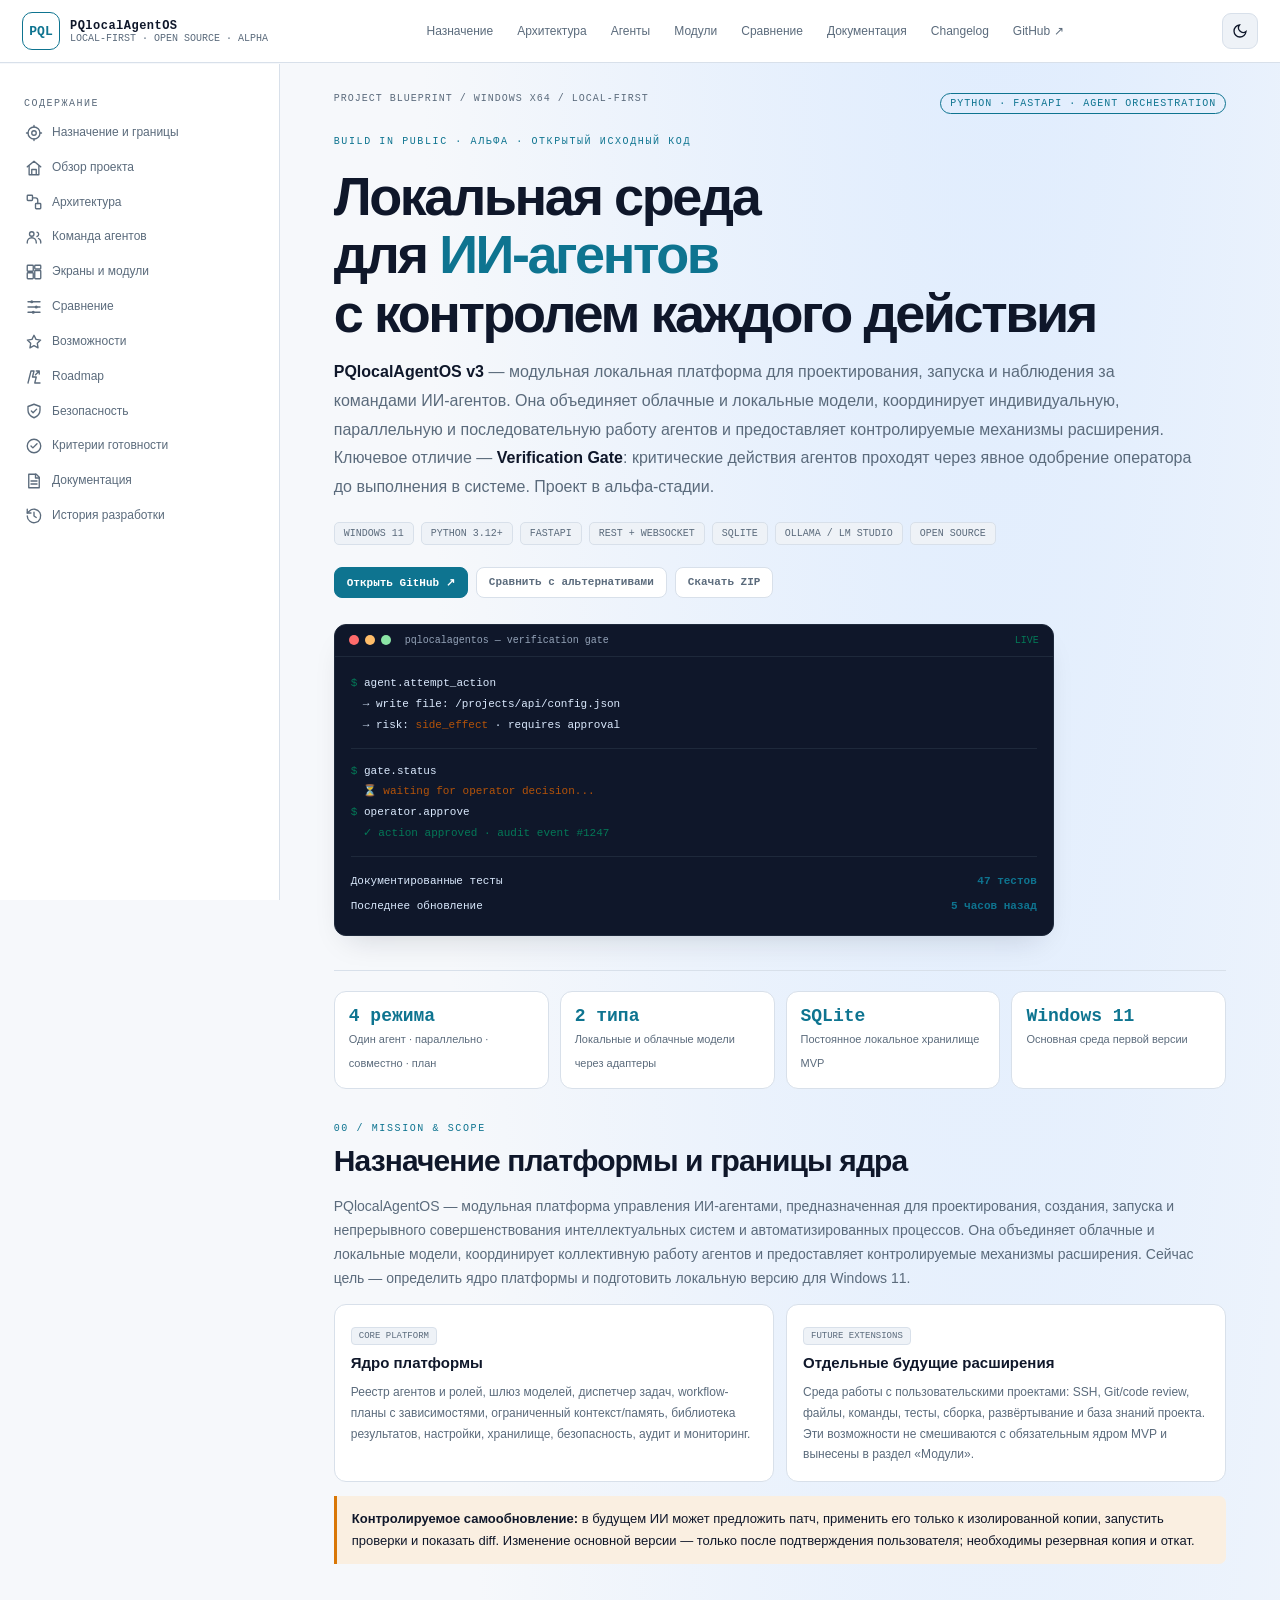
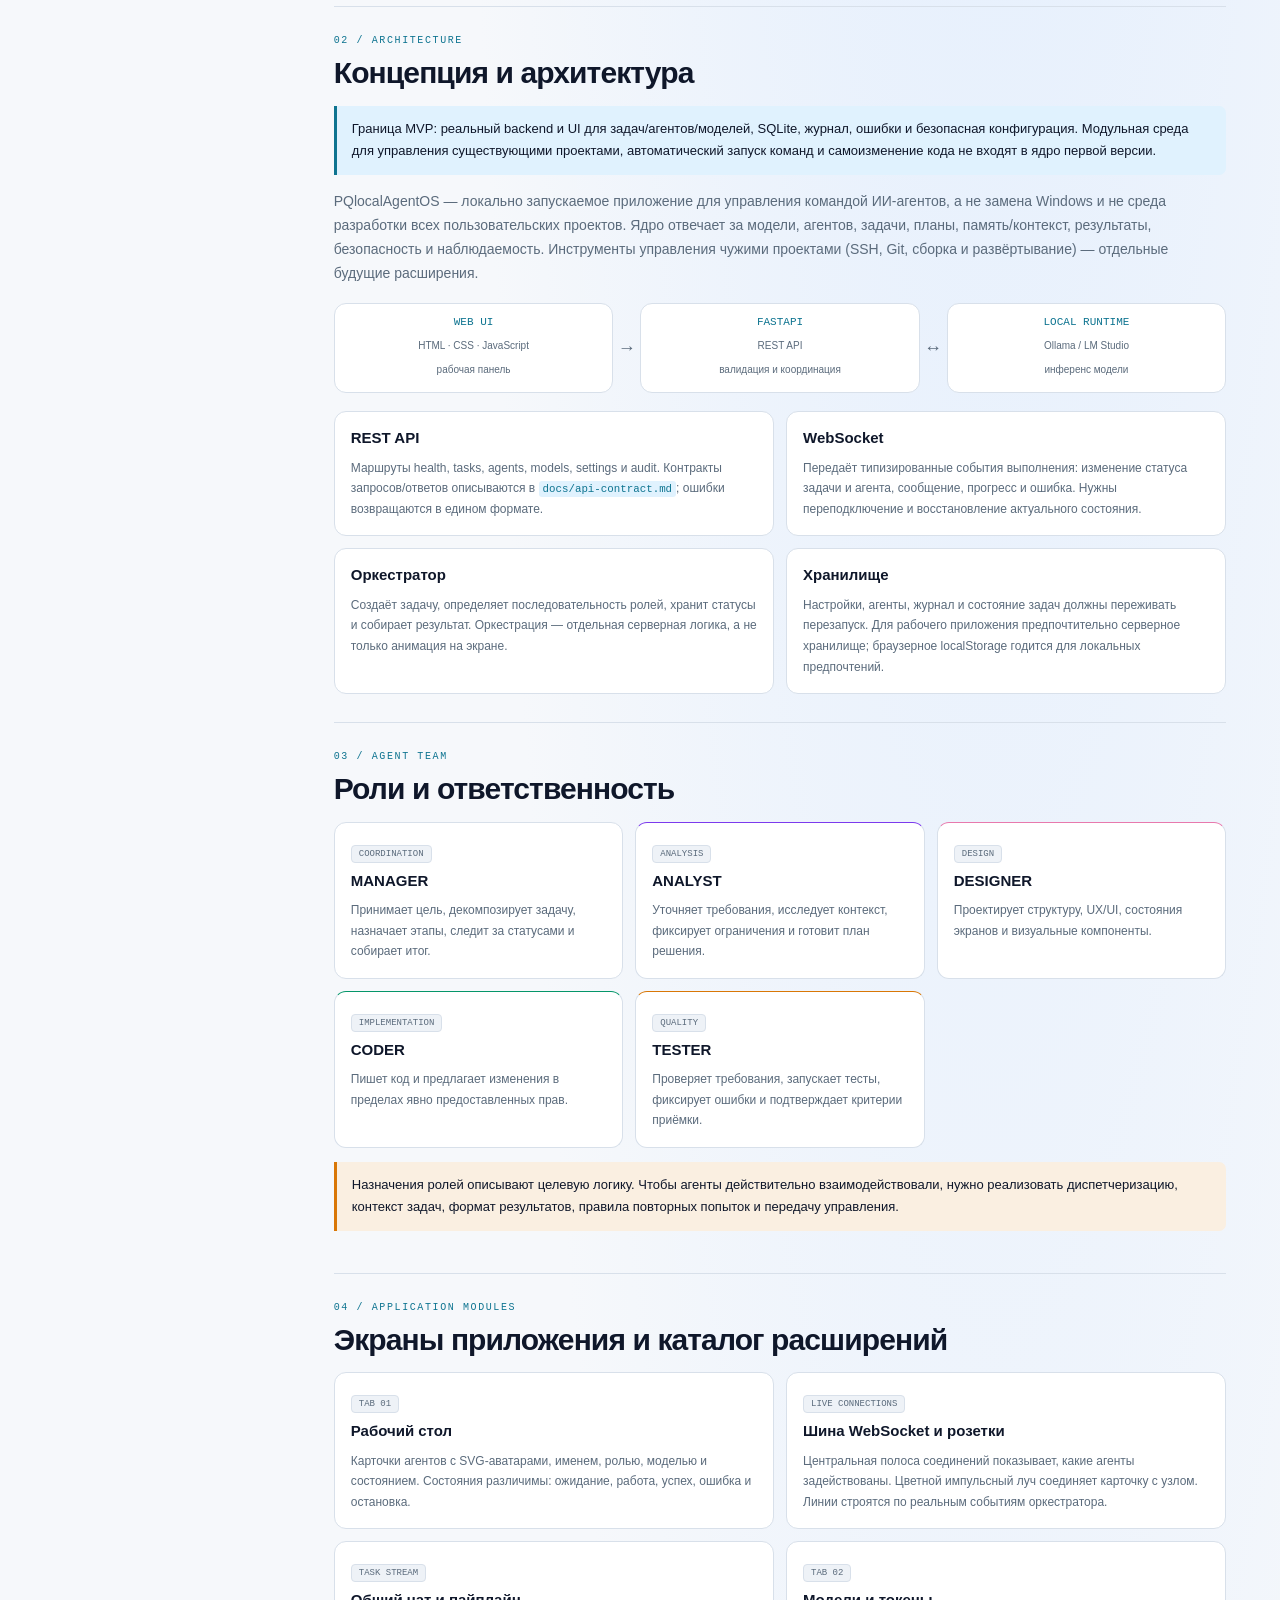
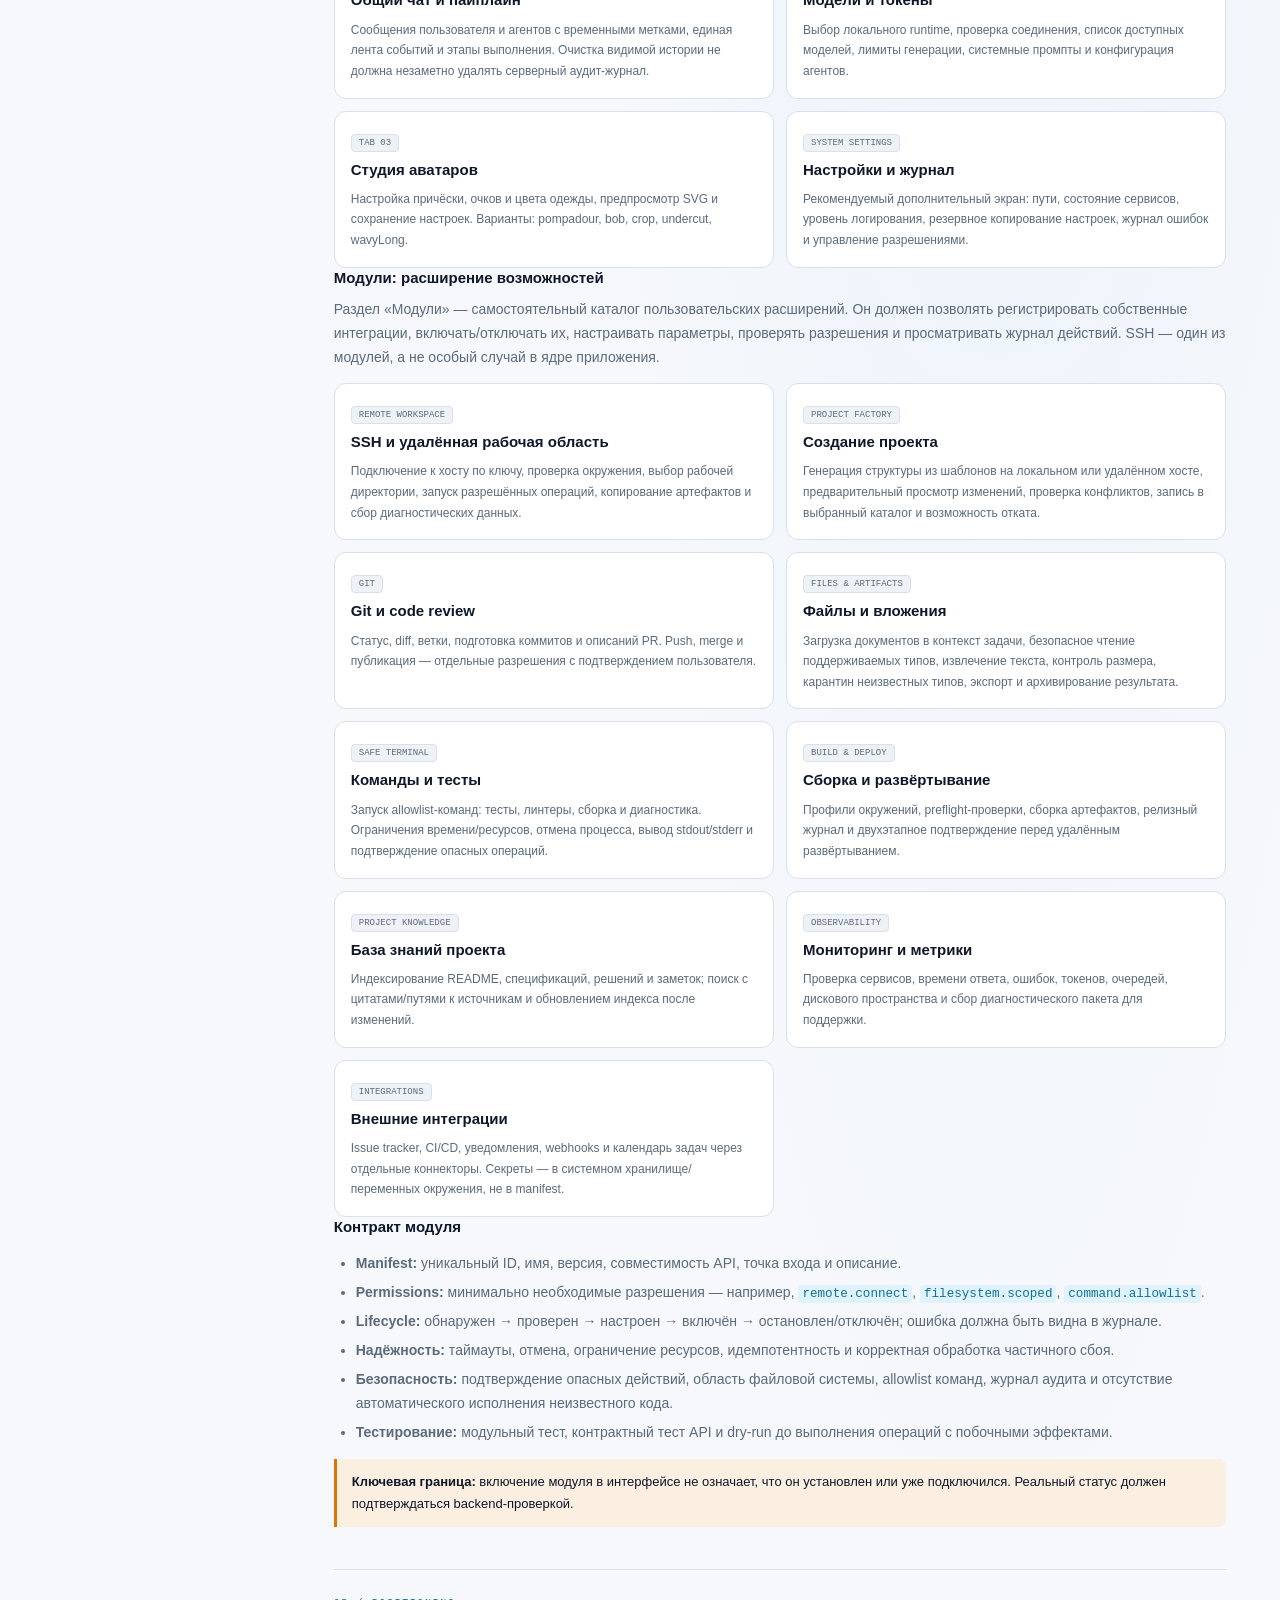
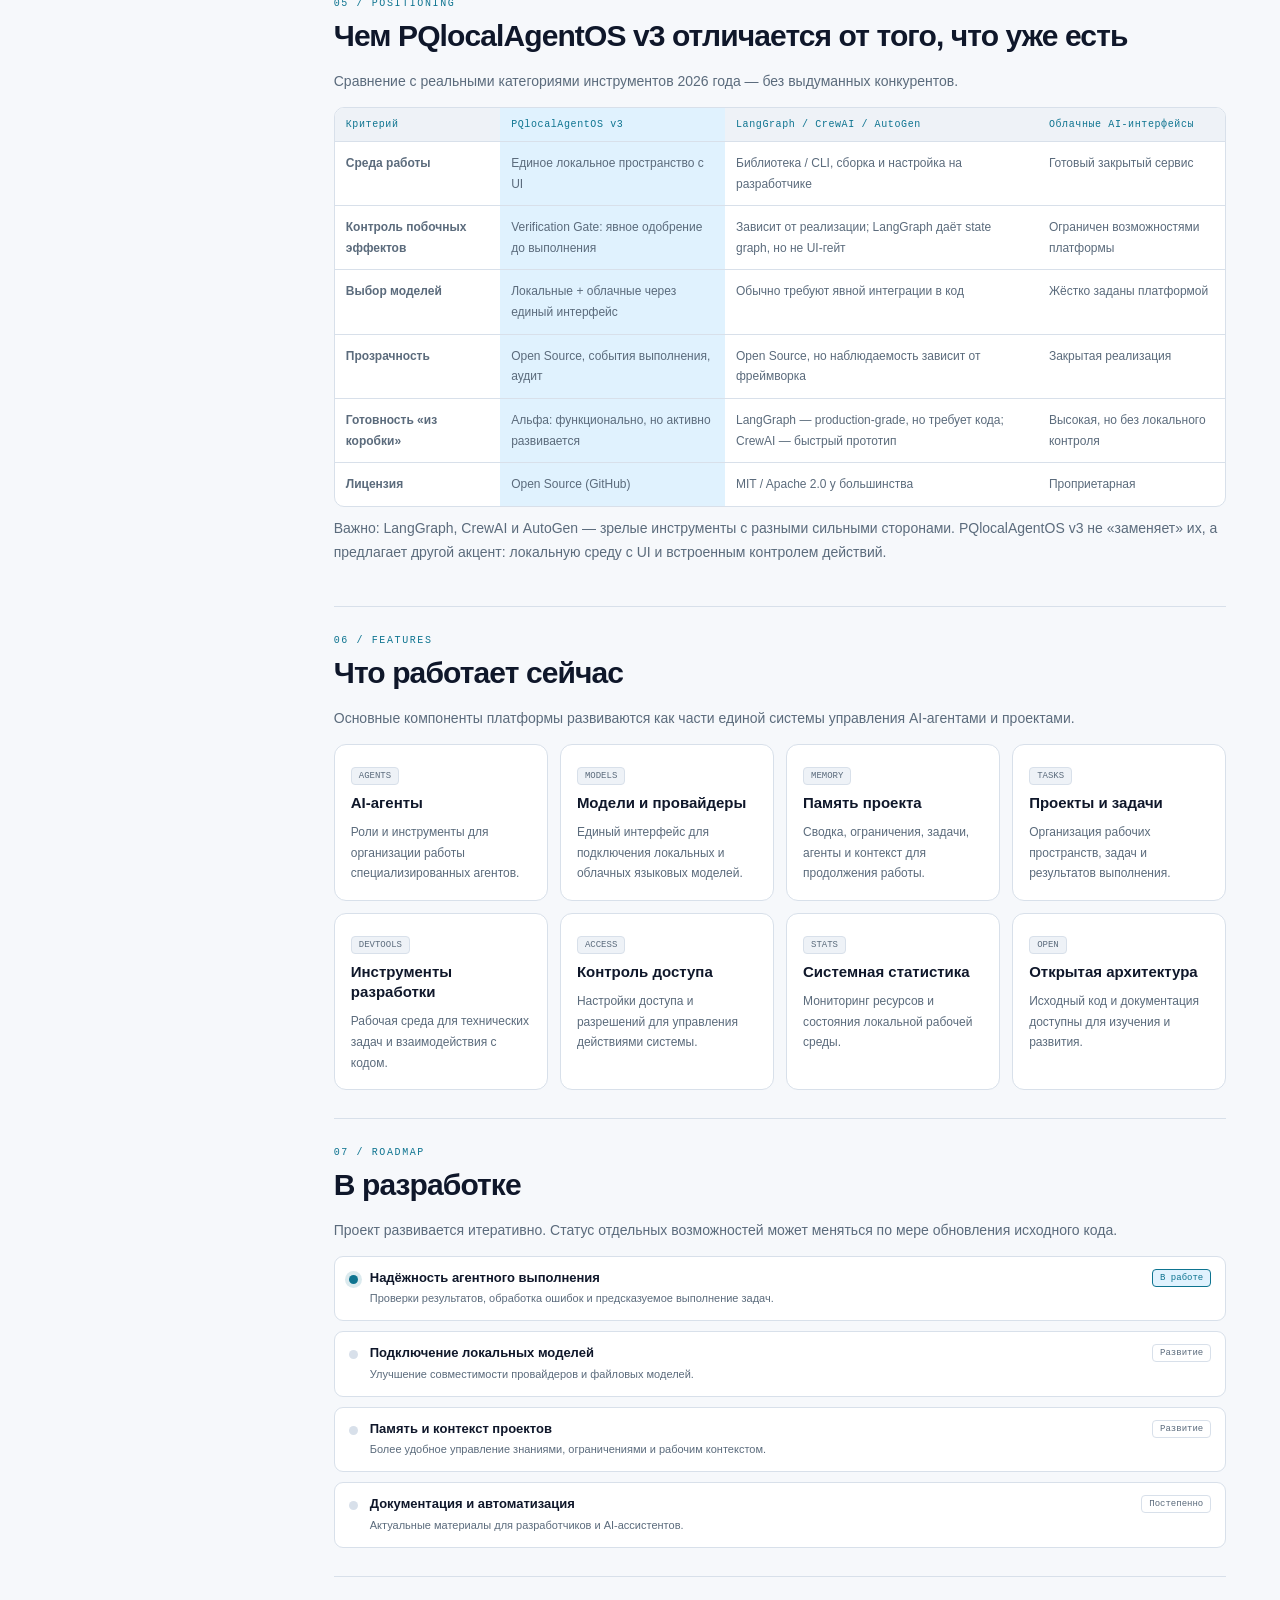
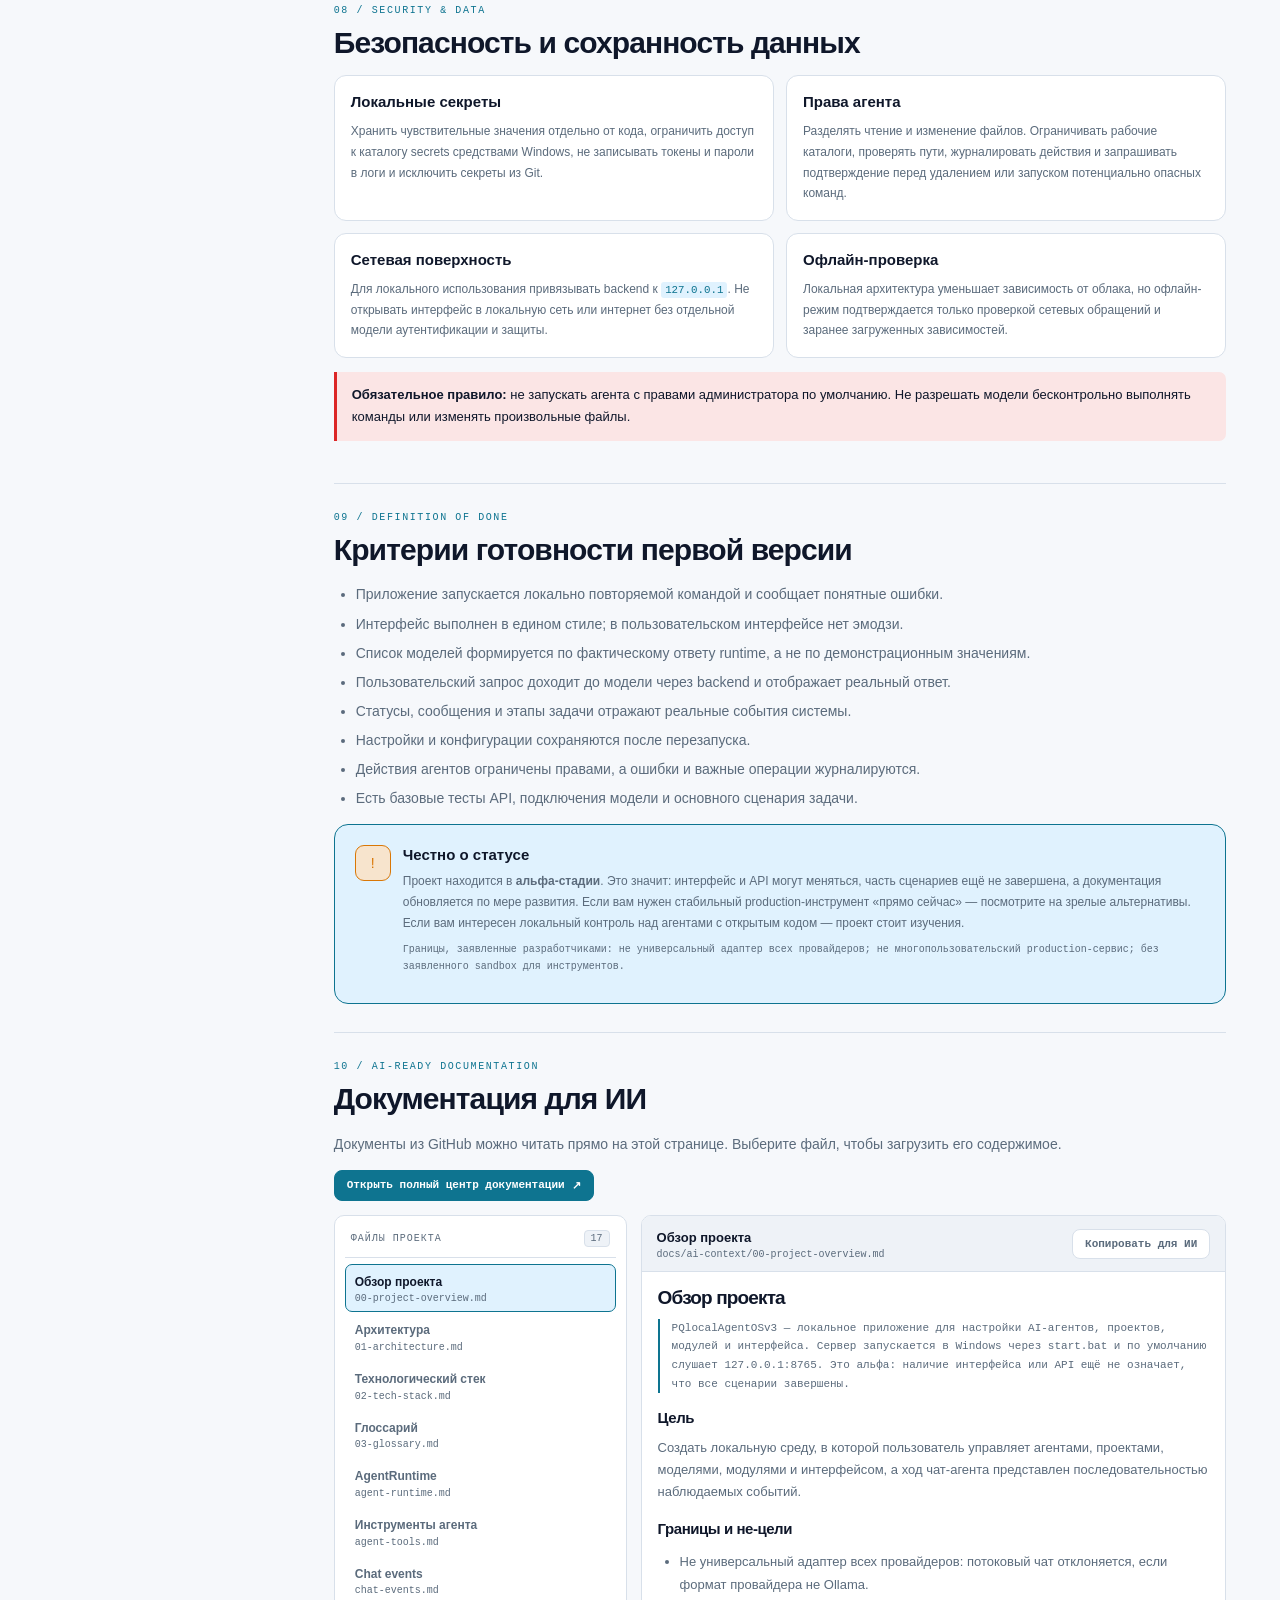
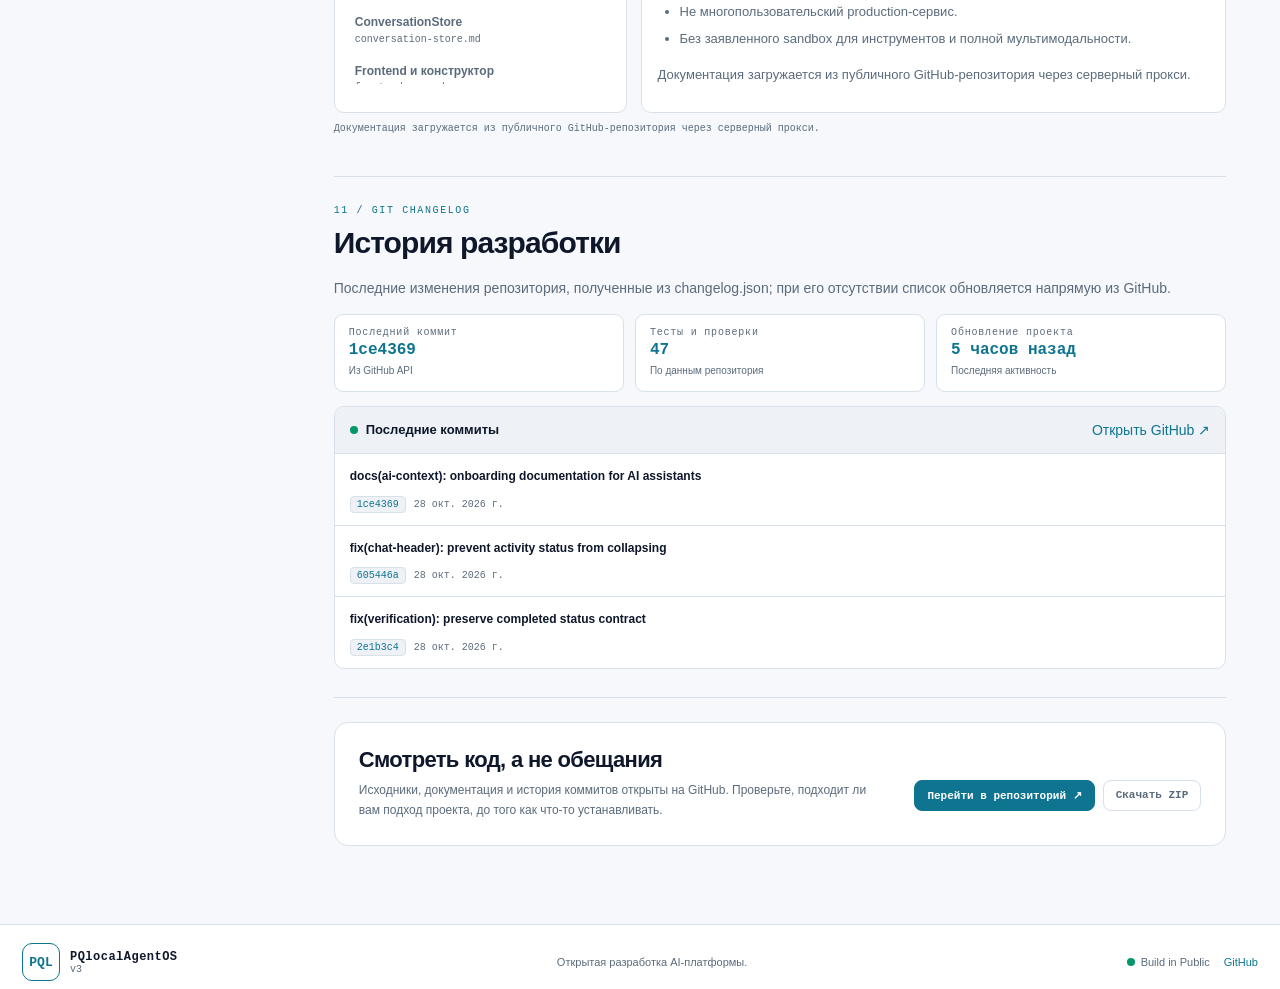
==== commit 0da43196: "Widen homepage left navigation to 280px" ====
--- a/index.html
+++ b/index.html
@@ -61,7 +61,7 @@
 .theme-toggle:hover{background:var(--accent-soft);border-color:var(--accent)}
 
 /* ============ LAYOUT ============ */
-.layout{display:grid;grid-template-columns:240px minmax(0,1fr);max-width:1280px;margin:auto;min-height:100vh}
+.layout{display:grid;grid-template-columns:280px minmax(0,1fr);max-width:1280px;margin:auto;min-height:100vh}
 aside.side{position:sticky;top:64px;height:calc(100vh - 64px);overflow:auto;padding:22px 14px;border-right:1px solid var(--line);background:var(--panel)}
 .nav-label{padding:12px 10px 6px;color:var(--muted);font:10px var(--mono);letter-spacing:.15em}
 .side-nav a{display:block;padding:7px 10px;border-radius:7px;color:var(--muted);font-size:12px}
--- a/landing.css
+++ b/landing.css
@@ -1,175 +1,260 @@
-/* Shared design system for ai.pqnet.ru pages.
-   Page-specific content/layout remains in each page; shared chrome lives here. */
-:root {
-  --site-font: "Segoe UI", Arial, sans-serif;
-  --site-mono: Consolas, "Courier New", monospace;
-  --site-content-width: 1280px;
-  --site-header-height: 76px;
-  --site-nav-size: 12px;
-  --site-radius: 9px;
-}
-html { scroll-padding-top: calc(var(--site-header-height) + 16px); }
-body, button, input, select, textarea {
-  font-family: var(--site-font);
-}
-.site-header, .header {
+/* Shared UI components. The homepage's original design tokens and measurements are the source of truth. */
+.site-header {
   position: sticky;
   top: 0;
-  z-index: 100;
-  width: 100%;
+  z-index: 50;
+  background: var(--panel);
   border-bottom: 1px solid var(--line);
-  background: var(--panel);
-  -webkit-backdrop-filter: blur(12px);
-  backdrop-filter: blur(12px);
+  -webkit-backdrop-filter: blur(10px);
+  backdrop-filter: blur(10px);
 }
 .header-inner {
-  width: min(100%, var(--site-content-width));
-  min-height: var(--site-header-height);
-  margin-inline: auto;
+  max-width: 1280px;
+  margin: auto;
   padding: 12px 22px;
   display: flex;
   align-items: center;
   justify-content: space-between;
-  gap: 18px;
+  gap: 14px;
+  flex-wrap: wrap;
 }
 .brand {
-  display: inline-flex;
-  flex: 0 0 auto;
-  align-items: center;
+  display: flex;
   gap: 10px;
-  min-width: 0;
-  color: var(--text);
-  text-decoration: none;
-}
-.brand:hover { color: var(--text); text-decoration: none; }
-.brand b { display: block; color: var(--text); font-size: 12px; font-weight: 750; letter-spacing: .02em; }
-.brand small { display: block; color: var(--muted); font: 9px/1.5 var(--site-mono); letter-spacing: .08em; }
+  align-items: center;
+  color: var(--text);
+  text-decoration: none;
+}
+.brand b {
+  display: block;
+  font: 700 12px var(--mono);
+  letter-spacing: .04em;
+  color: var(--text);
+}
+.brand small {
+  display: block;
+  font: 10px var(--mono);
+  color: var(--muted);
+}
 .logo {
-  display: grid;
-  flex: 0 0 38px;
   width: 38px;
   height: 38px;
-  place-items: center;
   border: 1px solid var(--accent);
   border-radius: 10px;
+  display: grid;
+  place-items: center;
   color: var(--accent);
-  font: 700 12px var(--site-mono);
-}
-.logo-small { flex-basis: 32px; width: 32px; height: 32px; font-size: 11px; }
+  font: 700 13px var(--mono);
+}
 .header-nav {
   display: flex;
-  flex: 1 1 auto;
+  gap: 4px;
+  flex-wrap: wrap;
+  align-items: center;
+}
+.header-nav a {
+  color: var(--muted);
+  font-size: 12px;
+  padding: 6px 10px;
+  border-radius: 7px;
+  text-decoration: none;
+}
+.header-nav a:hover,
+.header-nav a.active {
+  background: var(--panel2);
+  color: var(--text);
+  text-decoration: none;
+}
+.header-actions {
+  display: flex;
+  gap: 8px;
+  align-items: center;
+}
+.btn {
+  display: inline-flex;
+  align-items: center;
+  gap: 7px;
+  border: 1px solid var(--line);
+  background: var(--panel2);
+  color: var(--text);
+  padding: 8px 12px;
+  border-radius: 8px;
+  font: 600 11px var(--mono);
+  transition: background .15s, border-color .15s;
+}
+.btn:hover { background: var(--accent-soft); text-decoration: none; }
+.btn.primary { background: var(--accent); color: #fff; border-color: var(--accent); }
+html[data-theme="dark"] .btn.primary { color: #06121a; }
+.btn.primary:hover { background: var(--accent-strong); }
+.btn.secondary { color: var(--muted); border-color: var(--line); background: var(--panel); }
+.btn.secondary:hover { background: var(--panel2); color: var(--text); }
+.theme-toggle {
+  width: 36px;
+  height: 36px;
+  border-radius: 9px;
+  border: 1px solid var(--line);
+  background: var(--panel2);
+  color: var(--text);
+  display: grid;
+  place-items: center;
+}
+.theme-toggle:hover { background: var(--accent-soft); border-color: var(--accent); }
+.theme-toggle svg { width: 16px; height: 16px; }
+.layout {
+  display: grid;
+  grid-template-columns: 280px minmax(0, 1fr);
+  max-width: 1280px;
+  margin: auto;
+  min-height: 100vh;
+  padding: 0;
+  gap: 0;
+}
+aside.side,
+.sidebar {
+  position: sticky;
+  top: 64px;
+  height: calc(100vh - 64px);
+  max-height: calc(100vh - 64px);
+  overflow: auto;
+  padding: 22px 14px;
+  border-right: 1px solid var(--line);
+  background: var(--panel);
+  border-radius: 0;
+}
+main {
+  width: 100%;
   min-width: 0;
-  align-items: center;
-  justify-content: flex-end;
-  gap: 3px;
-  margin-left: auto;
-}
-.header-nav a {
-  display: inline-flex;
-  flex: 0 0 auto;
-  align-items: center;
-  min-height: 34px;
-  padding: 7px 9px;
-  border: 1px solid transparent;
+  padding: 30px clamp(18px, 4.2vw, 58px) 70px;
+}
+.side-nav a,
+.doc-list .doc-item {
+  display: block;
+  width: 100%;
+  padding: 7px 10px;
+  border: 0;
   border-radius: 7px;
+  background: transparent;
   color: var(--muted);
-  font-size: var(--site-nav-size);
-  line-height: 1.25;
-  white-space: nowrap;
-  text-decoration: none;
-  transition: color .15s ease, background .15s ease, border-color .15s ease;
-}
-.header-nav a:hover, .header-nav a.active {
-  color: var(--text);
-  background: var(--panel2);
-  border-color: var(--line);
-  text-decoration: none;
-}
-.header-nav a:focus-visible, .theme-toggle:focus-visible, .btn:focus-visible {
+  font-size: 12px;
+  text-align: left;
+  text-decoration: none;
+}
+.side-nav a:hover,
+.doc-list .doc-item:hover,
+.doc-list .doc-item.is-active {
+  background: var(--panel2);
+  color: var(--text);
+  text-decoration: none;
+}
+.doc-list { display: grid; gap: 3px; }
+.doc-list .doc-item { cursor: pointer; }
+.doc-list .doc-item strong { display: block; font-size: 12px; font-weight: 600; }
+.doc-list .doc-item small { display: block; margin-top: 1px; color: var(--muted); font: 10px var(--mono); }
+.hero {
+  padding: 22px 0 34px;
+  border-bottom: 1px solid var(--line);
+  background: transparent;
+  border-radius: 0;
+  margin-bottom: 0;
+}
+.hero h1,
+.article h1 {
+  font-size: clamp(32px, 4.6vw, 54px);
+  line-height: 1.08;
+  letter-spacing: -.045em;
+  margin: 20px 0 16px;
+  color: var(--text);
+}
+h2,
+.article h2 {
+  font-size: clamp(22px, 2.8vw, 30px);
+  letter-spacing: -.03em;
+  line-height: 1.22;
+  margin: 9px 0 14px;
+  color: var(--text);
+}
+h3,
+.article h3 {
+  font-size: 15px;
+  line-height: 1.35;
+  margin: 0 0 8px;
+  color: var(--text);
+}
+.card, .stat, .node, .viewer {
+  background: var(--panel);
+  border: 1px solid var(--line);
+  border-radius: var(--radius);
+}
+.card { padding: 16px; }
+.stat { padding: 14px; }
+.viewer { overflow: hidden; }
+button:focus-visible,
+input:focus-visible,
+select:focus-visible,
+textarea:focus-visible,
+a:focus-visible {
   outline: 2px solid var(--accent);
   outline-offset: 2px;
 }
-.header-actions { display: flex; flex: 0 0 auto; align-items: center; gap: 8px; }
-.theme-toggle, .theme {
-  display: inline-grid;
-  flex: 0 0 36px;
-  width: 36px;
-  height: 36px;
-  place-items: center;
-  padding: 0;
-  border: 1px solid var(--line);
-  border-radius: var(--site-radius);
-  background: var(--panel2);
-  color: var(--text);
-}
-.theme-toggle:hover, .theme:hover { border-color: var(--accent); background: var(--accent-soft); }
-.theme-toggle svg { width: 17px; height: 17px; }
-.btn {
+.nav-icon {
   display: inline-flex;
+  width: 20px;
+  height: 20px;
+  flex: 0 0 20px;
   align-items: center;
   justify-content: center;
-  gap: 7px;
-  min-height: 36px;
-  padding: 8px 12px;
-  border: 1px solid var(--line);
-  border-radius: var(--site-radius);
-  background: var(--panel2);
-  color: var(--text);
-  font-size: 12px;
-  line-height: 1.3;
-  text-decoration: none;
-  transition: background .15s ease, border-color .15s ease, color .15s ease;
-}
-.btn:hover { border-color: var(--accent); text-decoration: none; }
-.btn:disabled, .btn[aria-disabled="true"] { opacity: .55; cursor: not-allowed; }
-h1, h2, h3 { color: var(--text); text-wrap: pretty; }
-button:focus-visible, input:focus-visible, select:focus-visible, textarea:focus-visible {
-  outline: 2px solid var(--accent);
-  outline-offset: 2px;
-}
-.nav-icon { display: inline-flex; width: 20px; height: 20px; flex: 0 0 20px; align-items: center; justify-content: center; margin-right: 8px; color: inherit; vertical-align: middle; }
+  margin-right: 8px;
+  color: inherit;
+  vertical-align: middle;
+}
 .nav-icon svg { display: block; width: 18px; height: 18px; }
-.side-nav a { display: flex; align-items: center; min-height: 36px; }
-.side-nav a .nav-icon { margin-right: 9px; }
 .terminal-dot.dot-red { background: #ff6b6b; }
 .terminal-dot.dot-amber { background: #ffbd69; }
 .terminal-dot.dot-green { background: #8be5a5; }
-@media (max-width: 1100px) {
-  .header-inner { gap: 12px; }
-  .header-nav { justify-content: flex-start; overflow-x: auto; scrollbar-width: thin; }
-  .header-nav a { padding-inline: 7px; font-size: 11px; }
-}
-@media (max-width: 760px) {
-  .header-inner { min-height: auto; flex-wrap: wrap; gap: 8px 12px; padding: 10px 16px; }
-  .brand { flex: 1 1 calc(100% - 52px); }
-  .header-actions { margin-left: auto; }
-  .header-nav { order: 3; flex: 1 0 100%; width: 100%; margin: 0; padding-bottom: 2px; justify-content: flex-start; }
-  .header-nav a { min-height: 32px; }
+@media (max-width: 1000px) {
+  .layout { grid-template-columns: 1fr; padding: 0; gap: 0; }
+  aside.side, .sidebar {
+    position: relative;
+    top: 0;
+    height: auto;
+    max-height: none;
+    overflow: visible;
+    border-right: 0;
+    border-bottom: 1px solid var(--line);
+    padding: 12px;
+  }
+  .side-nav { display: flex; overflow: auto; gap: 3px; padding-bottom: 4px; }
+  .side-nav a { width: auto; white-space: nowrap; }
+  .side-nav a span { display: none; }
+  .nav-label { display: none; }
+  .doc-list { display: flex; overflow-x: auto; gap: 3px; padding-bottom: 4px; }
+  .doc-list .doc-item { flex: 0 0 auto; width: auto; max-width: 280px; white-space: nowrap; }
+  .docs-panel { grid-template-columns: 1fr; }
+  .grid4 { grid-template-columns: repeat(2, minmax(0, 1fr)); }
+  .stats { grid-template-columns: repeat(3, minmax(0, 1fr)); }
+}
+@media (max-width: 680px) {
+  .header-nav { display: none; }
+  .grid2, .grid3 { grid-template-columns: 1fr; }
+  .metrics-grid { grid-template-columns: 1fr; }
+  .flow { display: grid; grid-template-columns: 1fr; }
+  .arrow { transform: rotate(90deg); justify-self: center; }
+  .compare-wrap table { font-size: 11px; }
+  th, td { padding: 8px; }
 }
 @media (max-width: 380px) {
-  .header-inner { padding-inline: 12px; }
+  .logo { width: 32px; height: 32px; }
+  .brand { gap: 7px; }
   .brand b { font-size: 11px; }
-  .brand small { font-size: 8px; }
-  .header-nav a { padding-inline: 6px; font-size: 10px; }
+  .header-actions > .btn { font-size: 10px; }
+  .terminal-content { padding: 12px; font-size: 10px; }
+  .terminal-metric { gap: 10px; align-items: flex-start; }
+  .terminal-metric strong { text-align: right; overflow-wrap: anywhere; }
 }
 @media (prefers-reduced-motion: reduce) {
-  *, *::before, *::after { scroll-behavior: auto !important; transition-duration: .01ms !important; animation-duration: .01ms !important; }
-}
-
-/* Shared typography and component sizing. */
-body { font-size: 14px; line-height: 1.7; }
-.hero h1 { font-size: clamp(30px, 4vw, 46px); line-height: 1.14; letter-spacing: -.04em; font-weight: 750; margin: 10px 0 14px; }
-section > h2 { font-size: clamp(23px, 2.6vw, 30px); line-height: 1.25; font-weight: 700; letter-spacing: -.03em; margin: 10px 0 14px; }
-section > h3 { font-size: 16px; line-height: 1.4; font-weight: 650; }
-.card, .stat, .metric-card, .docs-sidebar, .docs-content, .viewer {
-  border-radius: 12px;
-}
-.card, .stat, .metric-card { padding: 16px; }
-.theme-toggle #icon-moon { display: none; }
-.u-mt-lg { margin-top: 20px !important; }
-.u-mt-md { margin-top: 16px !important; }
-.u-mt-0 { margin-top: 0 !important; }
-.u-small-note { margin-top: 10px; font-size: 11px; }
-.u-small-text { font-size: 11px; }
-.mono-link { font: 10px var(--site-mono); }
+  *, *::before, *::after {
+    scroll-behavior: auto;
+    transition-duration: .01ms;
+    animation-duration: .01ms;
+  }
+}
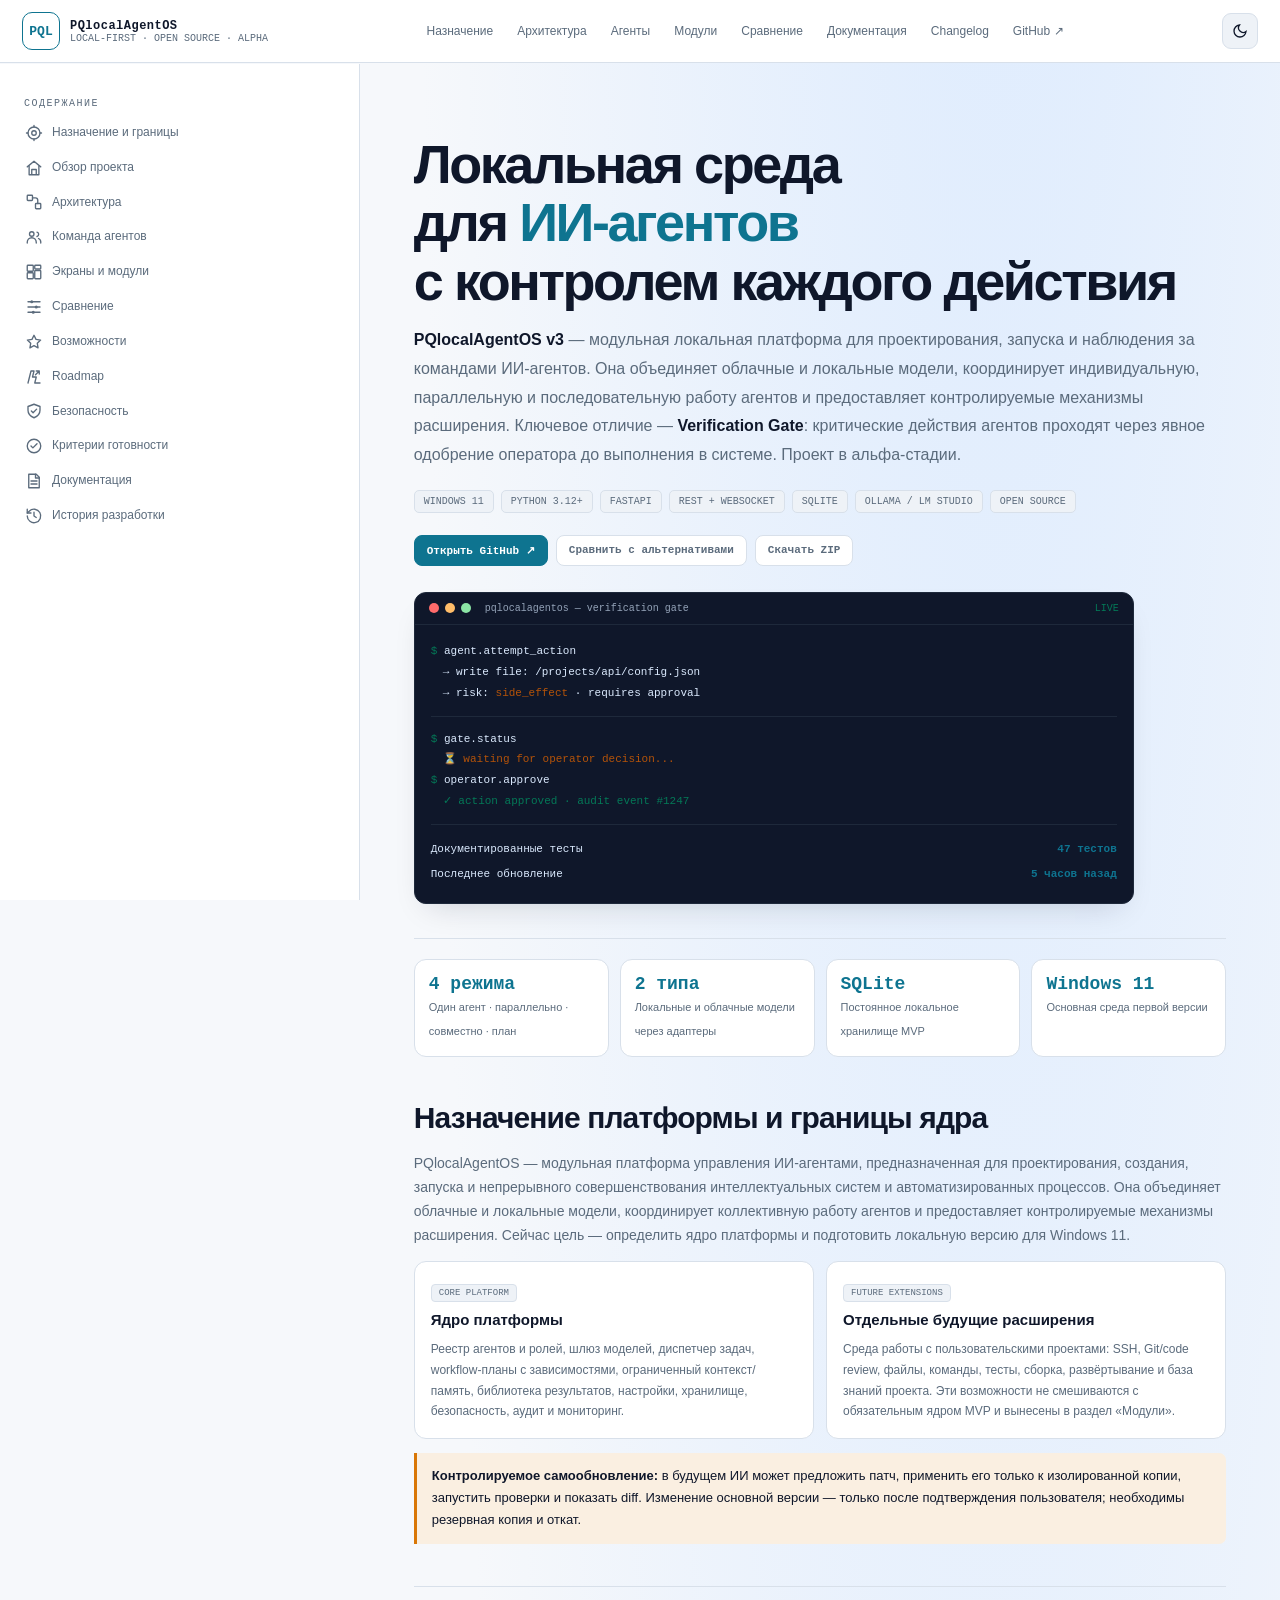
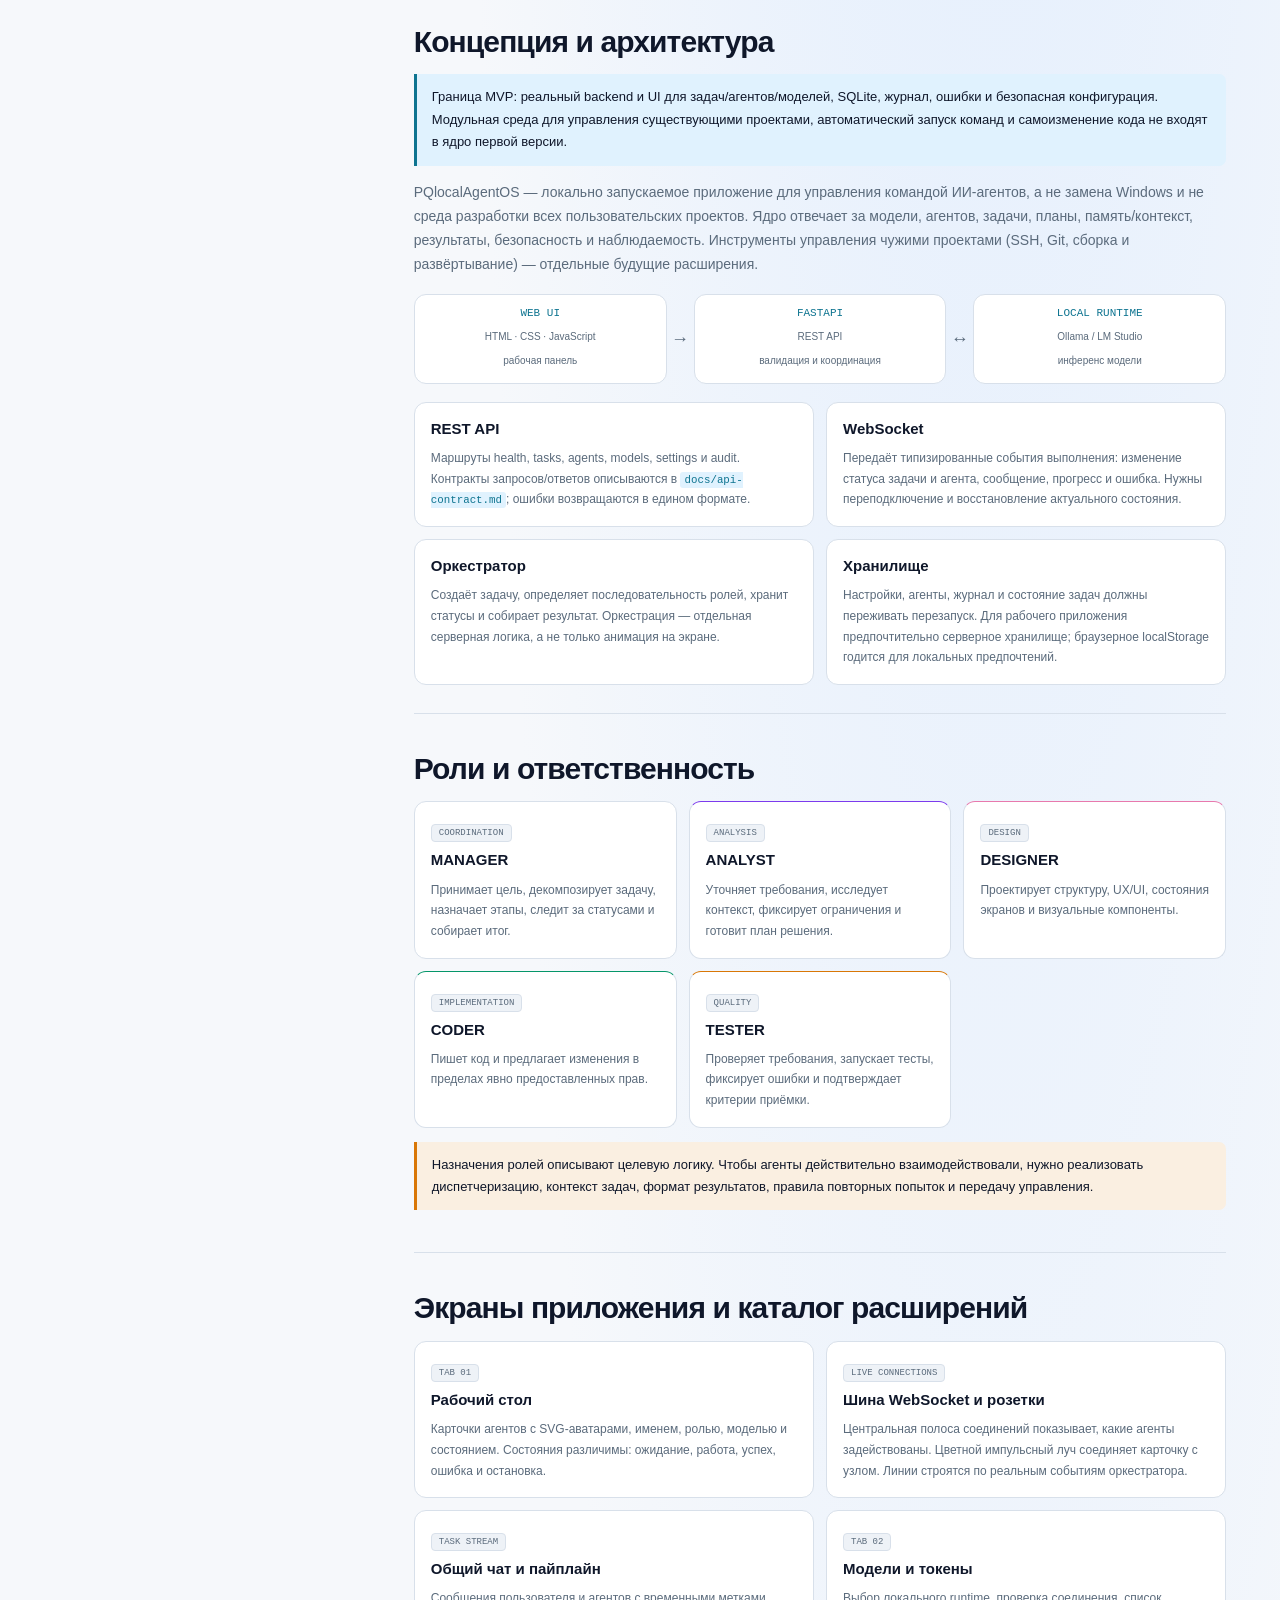
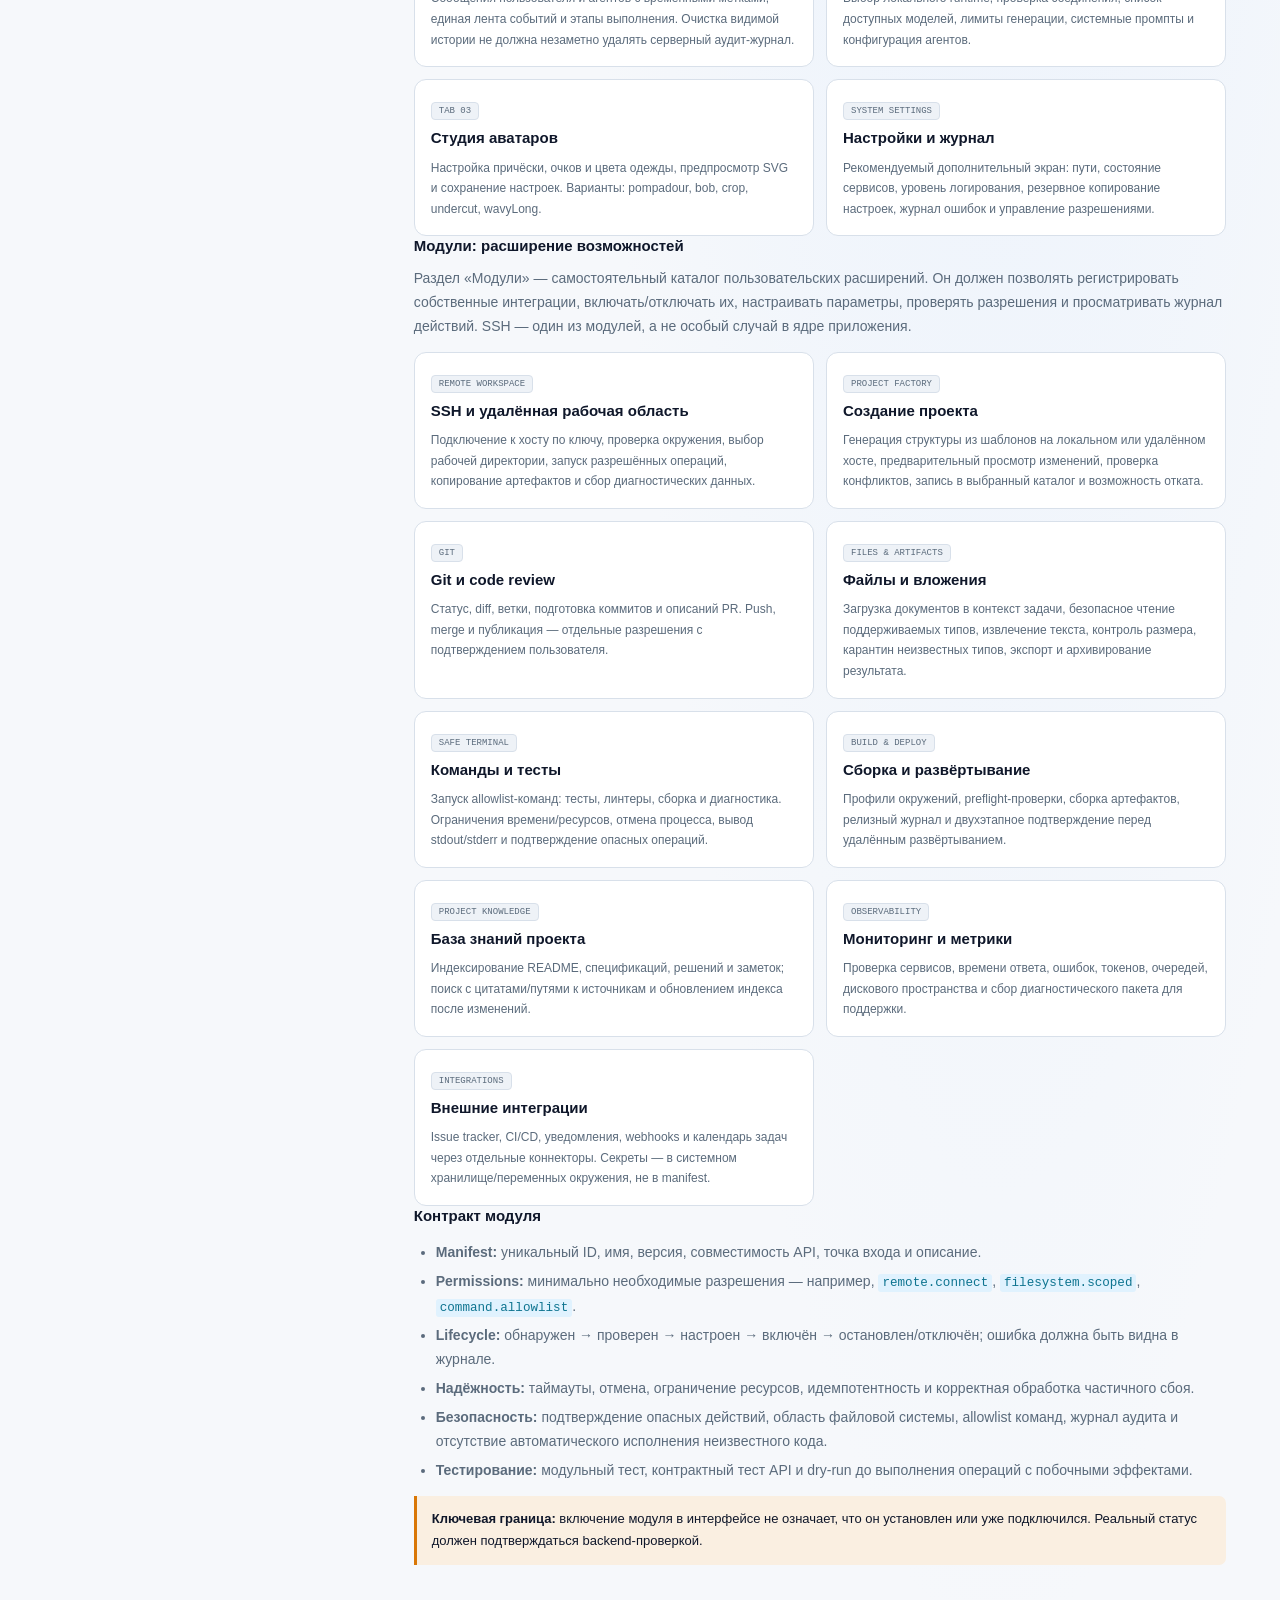
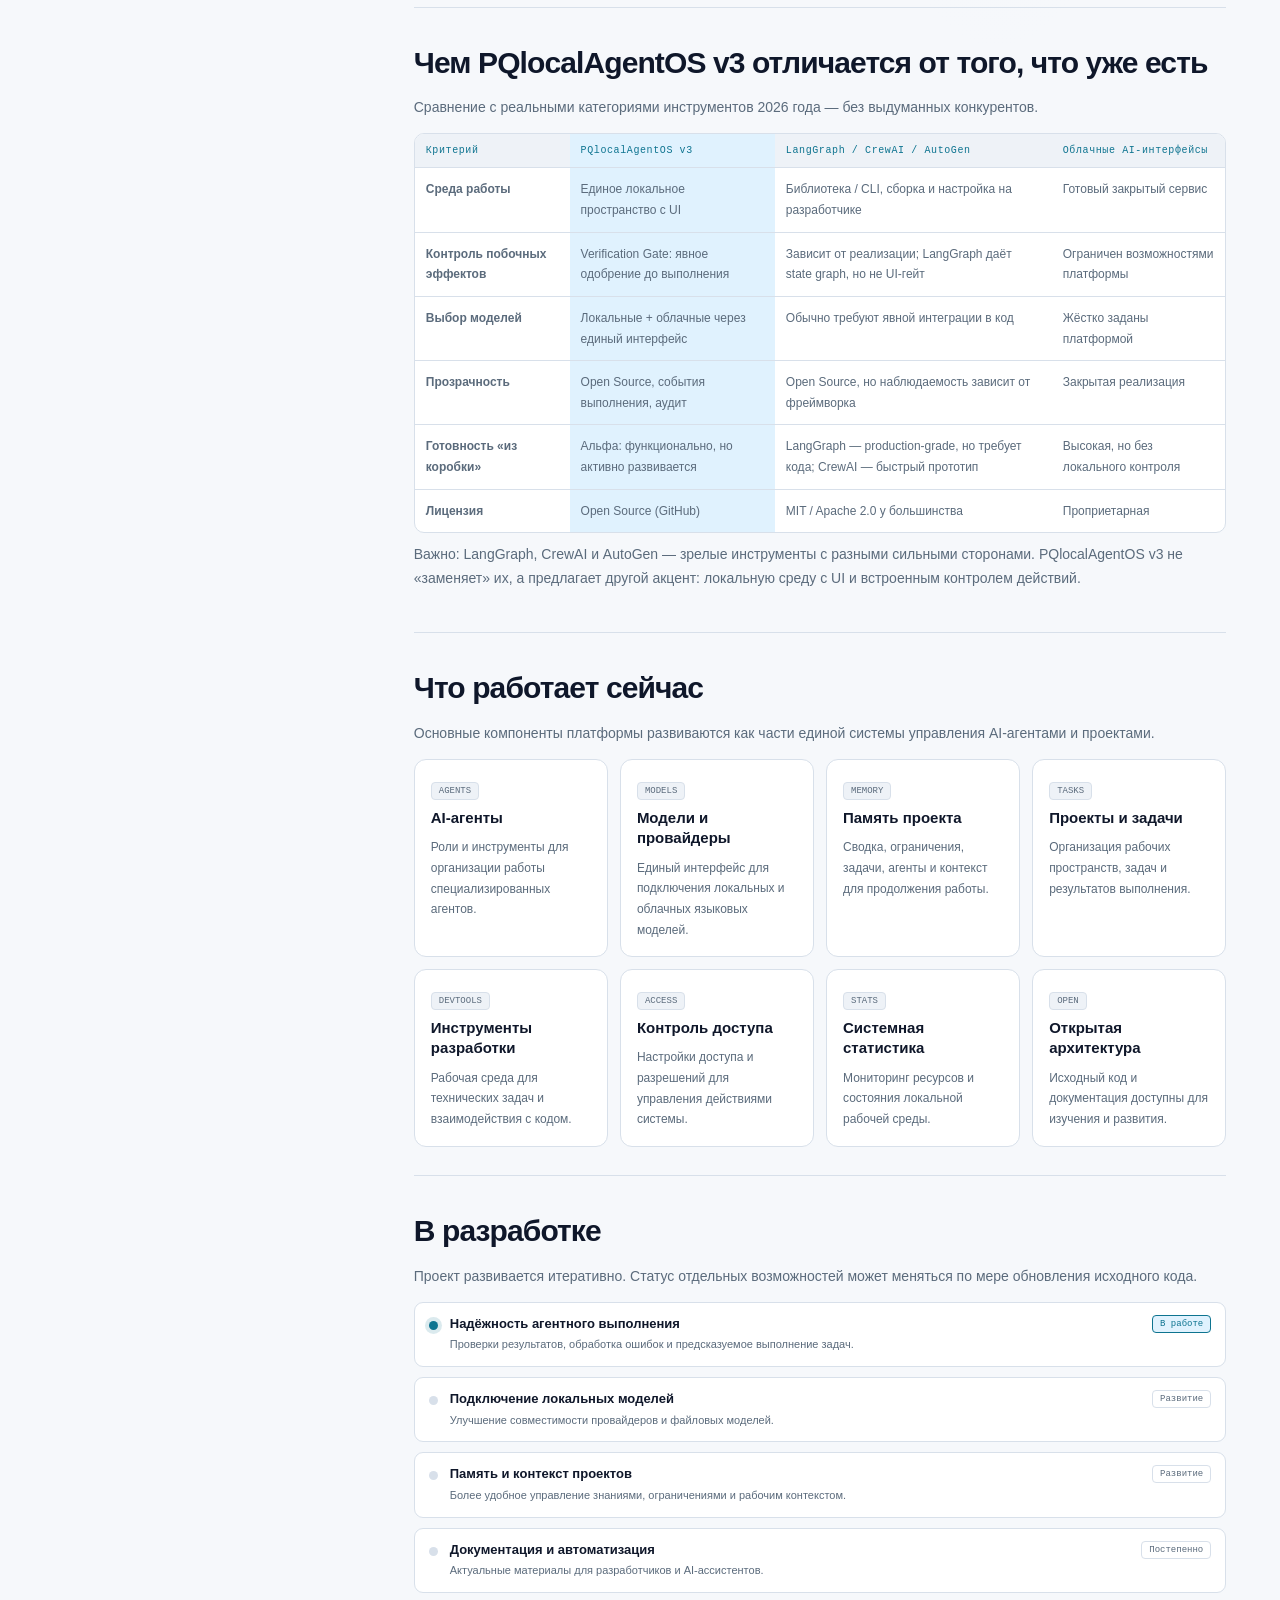
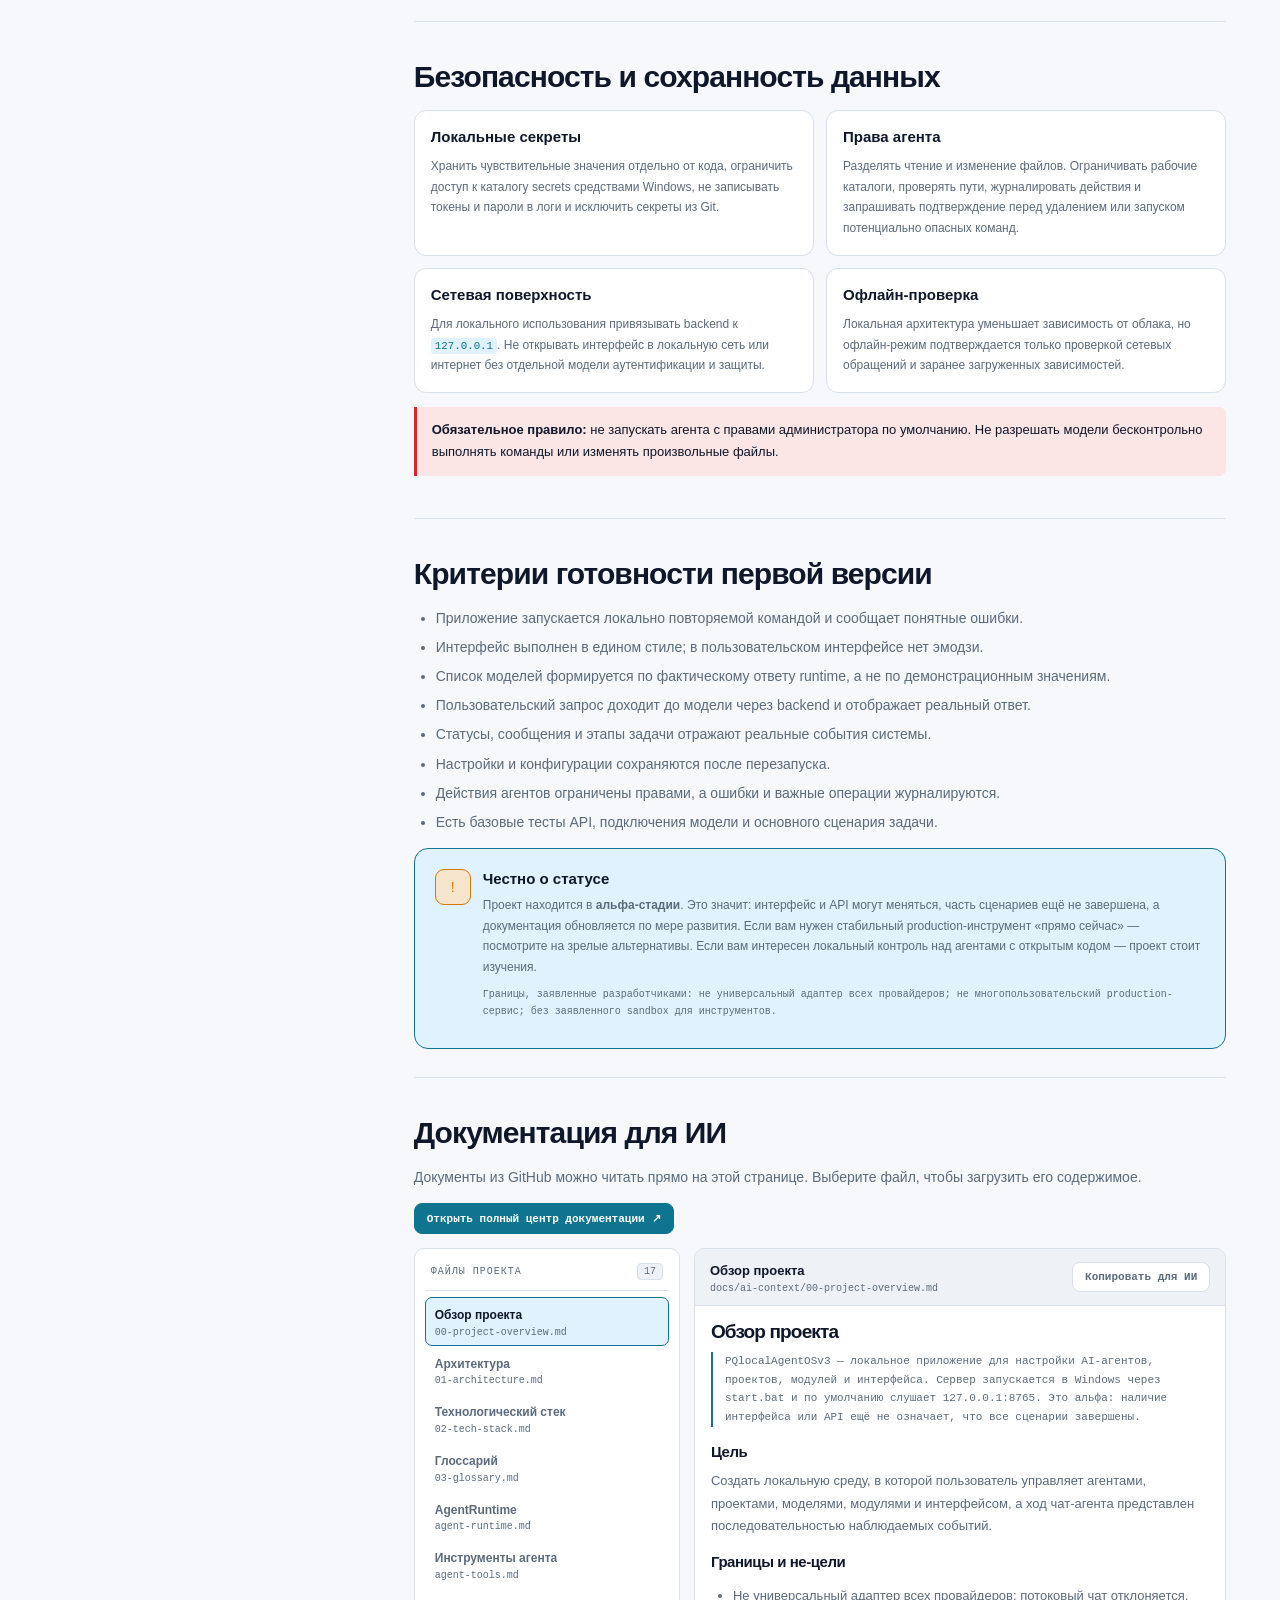
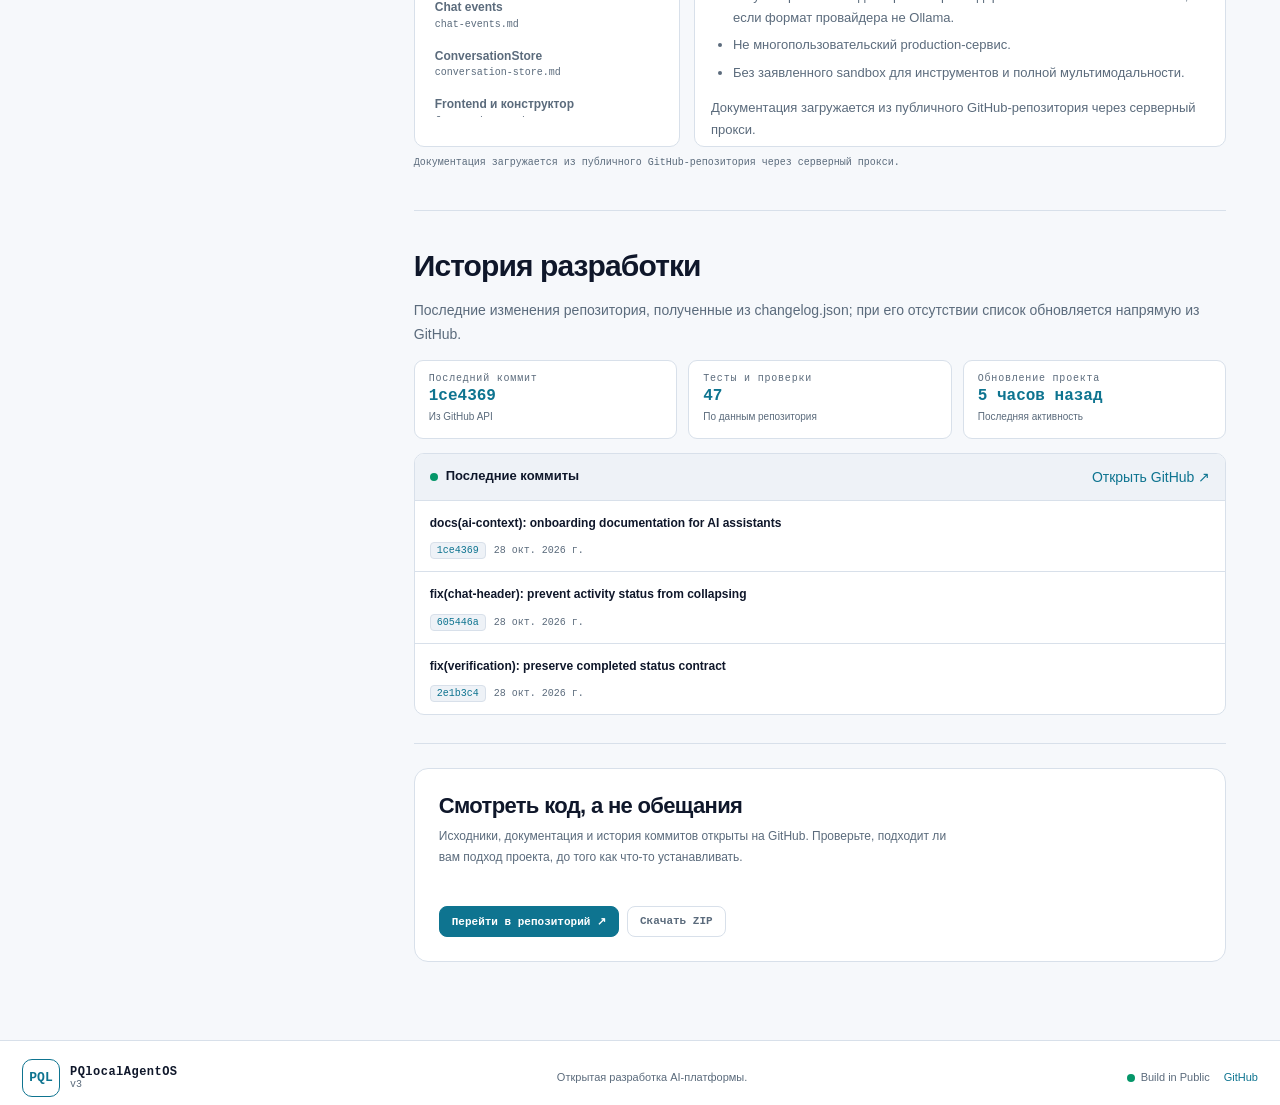
==== commit 46999092: "Remove decorative section labels from landing page" ====
--- a/index.html
+++ b/index.html
@@ -13,6 +13,7 @@
   --sans:"Inter","Segoe UI",Arial,sans-serif;
   --cyan:#0ea5b7;--blue:#2563eb;--violet:#7c3aed;--orange:#d97706;--green:#059669;--red:#dc2626;
   --radius:12px;
+  --term-dot-red:#ff6b6b;--term-dot-amber:#ffbd69;--term-dot-green:#8be5a5;
 }
 html[data-theme="dark"]{
   --bg:#090d13;--panel:#101721;--panel2:#0b121a;--line:#253444;
@@ -61,7 +62,7 @@
 .theme-toggle:hover{background:var(--accent-soft);border-color:var(--accent)}
 
 /* ============ LAYOUT ============ */
-.layout{display:grid;grid-template-columns:280px minmax(0,1fr);max-width:1280px;margin:auto;min-height:100vh}
+.layout{display:grid;grid-template-columns:360px minmax(0,1fr);max-width:1280px;margin:auto;min-height:100vh}
 aside.side{position:sticky;top:64px;height:calc(100vh - 64px);overflow:auto;padding:22px 14px;border-right:1px solid var(--line);background:var(--panel)}
 .nav-label{padding:12px 10px 6px;color:var(--muted);font:10px var(--mono);letter-spacing:.15em}
 .side-nav a{display:block;padding:7px 10px;border-radius:7px;color:var(--muted);font-size:12px}
@@ -242,7 +243,7 @@
   aside.side{position:relative;top:0;height:auto;border-right:0;border-bottom:1px solid var(--line);padding:12px}
   .side-nav{display:flex;overflow:auto;gap:3px;padding-bottom:4px}
   .side-nav a{white-space:nowrap}
-  .side-nav a span{display:none}
+  
   .nav-label{display:none}
   .docs-panel{grid-template-columns:1fr}
   .grid4{grid-template-columns:repeat(2,minmax(0,1fr))}
@@ -299,7 +300,7 @@
 }
 
 </style>
-<link rel="stylesheet" href="/landing.css?v=20261029">
+<link rel="stylesheet" href="/landing.css?v=20261029-docs3">
 </head>
 <body>
 
@@ -348,14 +349,8 @@
   </aside>
 
   <main>
-    <div class="topline">
-      <span>PROJECT BLUEPRINT / WINDOWS X64 / LOCAL-FIRST</span>
-      <span class="status">PYTHON · FASTAPI · AGENT ORCHESTRATION</span>
-    </div>
-
     <!-- 01 / HERO = #overview -->
     <header class="hero" id="overview">
-      <div class="eyebrow">Build in Public · Альфа · Открытый исходный код</div>
       <h1>Локальная среда<br>для <em>ИИ-агентов</em><br>с контролем каждого действия</h1>
       <p class="lead"><b>PQlocalAgentOS v3</b> — модульная локальная платформа для проектирования, запуска и наблюдения за командами ИИ-агентов. Она объединяет облачные и локальные модели, координирует индивидуальную, параллельную и последовательную работу агентов и предоставляет контролируемые механизмы расширения. Ключевое отличие — <b>Verification Gate</b>: критические действия агентов проходят через явное одобрение оператора до выполнения в системе. Проект в альфа-стадии.</p>
       <div class="chips">
@@ -406,7 +401,6 @@
 
     <!-- 00 MISSION -->
     <section id="mission">
-      <div class="eyebrow">00 / MISSION &amp; SCOPE</div>
       <h2>Назначение платформы и границы ядра</h2>
       <p>PQlocalAgentOS — модульная платформа управления ИИ-агентами, предназначенная для проектирования, создания, запуска и непрерывного совершенствования интеллектуальных систем и автоматизированных процессов. Она объединяет облачные и локальные модели, координирует коллективную работу агентов и предоставляет контролируемые механизмы расширения. Сейчас цель — определить ядро платформы и подготовить локальную версию для Windows 11.</p>
       <div class="grid2">
@@ -426,7 +420,6 @@
 
     <!-- 02 ARCHITECTURE -->
     <section id="architecture">
-      <div class="eyebrow">02 / ARCHITECTURE</div>
       <h2>Концепция и архитектура</h2>
       <div class="callout">Граница MVP: реальный backend и UI для задач/агентов/моделей, SQLite, журнал, ошибки и безопасная конфигурация. Модульная среда для управления существующими проектами, автоматический запуск команд и самоизменение кода не входят в ядро первой версии.</div>
       <p>PQlocalAgentOS — локально запускаемое приложение для управления командой ИИ-агентов, а не замена Windows и не среда разработки всех пользовательских проектов. Ядро отвечает за модели, агентов, задачи, планы, память/контекст, результаты, безопасность и наблюдаемость. Инструменты управления чужими проектами (SSH, Git, сборка и развёртывание) — отдельные будущие расширения.</p>
@@ -447,7 +440,6 @@
 
     <!-- 03 AGENTS -->
     <section id="agents">
-      <div class="eyebrow">03 / AGENT TEAM</div>
       <h2>Роли и ответственность</h2>
       <div class="grid3">
         <article class="card agent"><span class="tag">COORDINATION</span><h3>MANAGER</h3><p>Принимает цель, декомпозирует задачу, назначает этапы, следит за статусами и собирает итог.</p></article>
@@ -461,7 +453,6 @@
 
     <!-- 04 MODULES -->
     <section id="modules">
-      <div class="eyebrow">04 / APPLICATION MODULES</div>
       <h2>Экраны приложения и каталог расширений</h2>
       <div class="grid2">
         <article class="card"><span class="tag">TAB 01</span><h3>Рабочий стол</h3><p>Карточки агентов с SVG-аватарами, именем, ролью, моделью и состоянием. Состояния различимы: ожидание, работа, успех, ошибка и остановка.</p></article>
@@ -498,7 +489,6 @@
 
     <!-- 05 COMPARE -->
     <section id="compare">
-      <div class="eyebrow">05 / POSITIONING</div>
       <h2>Чем PQlocalAgentOS v3 отличается от того, что уже есть</h2>
       <p class="muted">Сравнение с реальными категориями инструментов 2026 года — без выдуманных конкурентов.</p>
       <div class="compare-wrap">
@@ -526,7 +516,6 @@
 
     <!-- 06 FEATURES -->
     <section id="features">
-      <div class="eyebrow">06 / FEATURES</div>
       <h2>Что работает сейчас</h2>
       <p class="muted">Основные компоненты платформы развиваются как части единой системы управления AI-агентами и проектами.</p>
       <div class="grid4">
@@ -543,7 +532,6 @@
 
     <!-- 07 ROADMAP -->
     <section id="roadmap">
-      <div class="eyebrow">07 / ROADMAP</div>
       <h2>В разработке</h2>
       <p class="muted">Проект развивается итеративно. Статус отдельных возможностей может меняться по мере обновления исходного кода.</p>
       <div class="roadmap-list">
@@ -556,7 +544,6 @@
 
     <!-- 08 SECURITY -->
     <section id="security">
-      <div class="eyebrow">08 / SECURITY &amp; DATA</div>
       <h2>Безопасность и сохранность данных</h2>
       <div class="grid2">
         <article class="card"><h3>Локальные секреты</h3><p>Хранить чувствительные значения отдельно от кода, ограничить доступ к каталогу secrets средствами Windows, не записывать токены и пароли в логи и исключить секреты из Git.</p></article>
@@ -569,7 +556,6 @@
 
     <!-- 09 ACCEPTANCE -->
     <section id="acceptance">
-      <div class="eyebrow">09 / DEFINITION OF DONE</div>
       <h2>Критерии готовности первой версии</h2>
       <ul>
         <li>Приложение запускается локально повторяемой командой и сообщает понятные ошибки.</li>
@@ -595,7 +581,6 @@
 
     <!-- 10 DOCS -->
     <section id="docs">
-      <div class="eyebrow">10 / AI-READY DOCUMENTATION</div>
       <h2>Документация для ИИ</h2>
       <p class="muted">Документы из GitHub можно читать прямо на этой странице. Выберите файл, чтобы загрузить его содержимое.</p>
       <p><a class="btn primary" href="/docontext/">Открыть полный центр документации <span aria-hidden="true">↗</span></a></p>
@@ -648,7 +633,6 @@
 
     <!-- 11 CHANGELOG -->
     <section id="changelog">
-      <div class="eyebrow">11 / GIT CHANGELOG</div>
       <h2>История разработки</h2>
       <p class="muted">Последние изменения репозитория, полученные из changelog.json; при его отсутствии список обновляется напрямую из GitHub.</p>
       <div class="metrics-grid">
@@ -898,7 +882,7 @@
       if (titleEl) titleEl.textContent = title;
       if (pathEl) pathEl.textContent = path;
       if (content) {
-        content.innerHTML = '<p style="font-size:12px;color:var(--muted)">Загрузка документа…</p>';
+        content.innerHTML = '<p class="docs-placeholder">Загрузка документа…</p>';
         try {
           if (path === 'PROCESS.md' || path === 'PROJECT_CONTEXT.md') {
             const docUrl = 'https://raw.githubusercontent.com/alexpikman/PQlocalAgentOSv3/main/' + path;
@@ -918,7 +902,7 @@
           const fallbackUrl = path === 'PROJECT_CONTEXT.md'
             ? 'https://github.com/alexpikman/PQlocalAgentOSv3/blob/main/PROJECT_CONTEXT.md'
             : 'https://github.com/alexpikman/PQlocalAgentOSv3/blob/main/PROCESS.md';
-          content.innerHTML = '<p style="font-size:12px;color:var(--muted)">Не удалось загрузить документ. <a href="' + fallbackUrl + '" target="_blank" rel="noopener noreferrer">Открыть документ в GitHub</a>.</p>';
+          content.innerHTML = '<p class="docs-placeholder">Не удалось загрузить документ. <a href="' + fallbackUrl + '" target="_blank" rel="noopener noreferrer">Открыть документ в GitHub</a>.</p>';
         }
       }
     });
--- a/landing.css
+++ b/landing.css
@@ -102,7 +102,7 @@
 .theme-toggle svg { width: 16px; height: 16px; }
 .layout {
   display: grid;
-  grid-template-columns: 280px minmax(0, 1fr);
+  grid-template-columns: 360px minmax(0, 1fr);
   max-width: 1280px;
   margin: auto;
   min-height: 100vh;
@@ -126,6 +126,7 @@
   min-width: 0;
   padding: 30px clamp(18px, 4.2vw, 58px) 70px;
 }
+.side-nav a .nav-icon { color: inherit; font: inherit; }
 .side-nav a,
 .doc-list .doc-item {
   display: block;
@@ -147,6 +148,7 @@
   text-decoration: none;
 }
 .doc-list { display: grid; gap: 3px; }
+.docs-placeholder { color: var(--muted); font-size: 12px; }
 .doc-list .doc-item { cursor: pointer; }
 .doc-list .doc-item strong { display: block; font-size: 12px; font-weight: 600; }
 .doc-list .doc-item small { display: block; margin-top: 1px; color: var(--muted); font: 10px var(--mono); }
@@ -173,6 +175,7 @@
   margin: 9px 0 14px;
   color: var(--text);
 }
+.article h2 { display: flex; align-items: center; gap: 11px; }
 h3,
 .article h3 {
   font-size: 15px;
@@ -208,9 +211,9 @@
   vertical-align: middle;
 }
 .nav-icon svg { display: block; width: 18px; height: 18px; }
-.terminal-dot.dot-red { background: #ff6b6b; }
-.terminal-dot.dot-amber { background: #ffbd69; }
-.terminal-dot.dot-green { background: #8be5a5; }
+.terminal-dot.dot-red { background: var(--term-dot-red); }
+.terminal-dot.dot-amber { background: var(--term-dot-amber); }
+.terminal-dot.dot-green { background: var(--term-dot-green); }
 @media (max-width: 1000px) {
   .layout { grid-template-columns: 1fr; padding: 0; gap: 0; }
   aside.side, .sidebar {
@@ -225,7 +228,6 @@
   }
   .side-nav { display: flex; overflow: auto; gap: 3px; padding-bottom: 4px; }
   .side-nav a { width: auto; white-space: nowrap; }
-  .side-nav a span { display: none; }
   .nav-label { display: none; }
   .doc-list { display: flex; overflow-x: auto; gap: 3px; padding-bottom: 4px; }
   .doc-list .doc-item { flex: 0 0 auto; width: auto; max-width: 280px; white-space: nowrap; }
@@ -252,8 +254,8 @@
   .terminal-metric strong { text-align: right; overflow-wrap: anywhere; }
 }
 @media (prefers-reduced-motion: reduce) {
+  html { scroll-behavior: auto; }
   *, *::before, *::after {
-    scroll-behavior: auto;
     transition-duration: .01ms;
     animation-duration: .01ms;
   }
